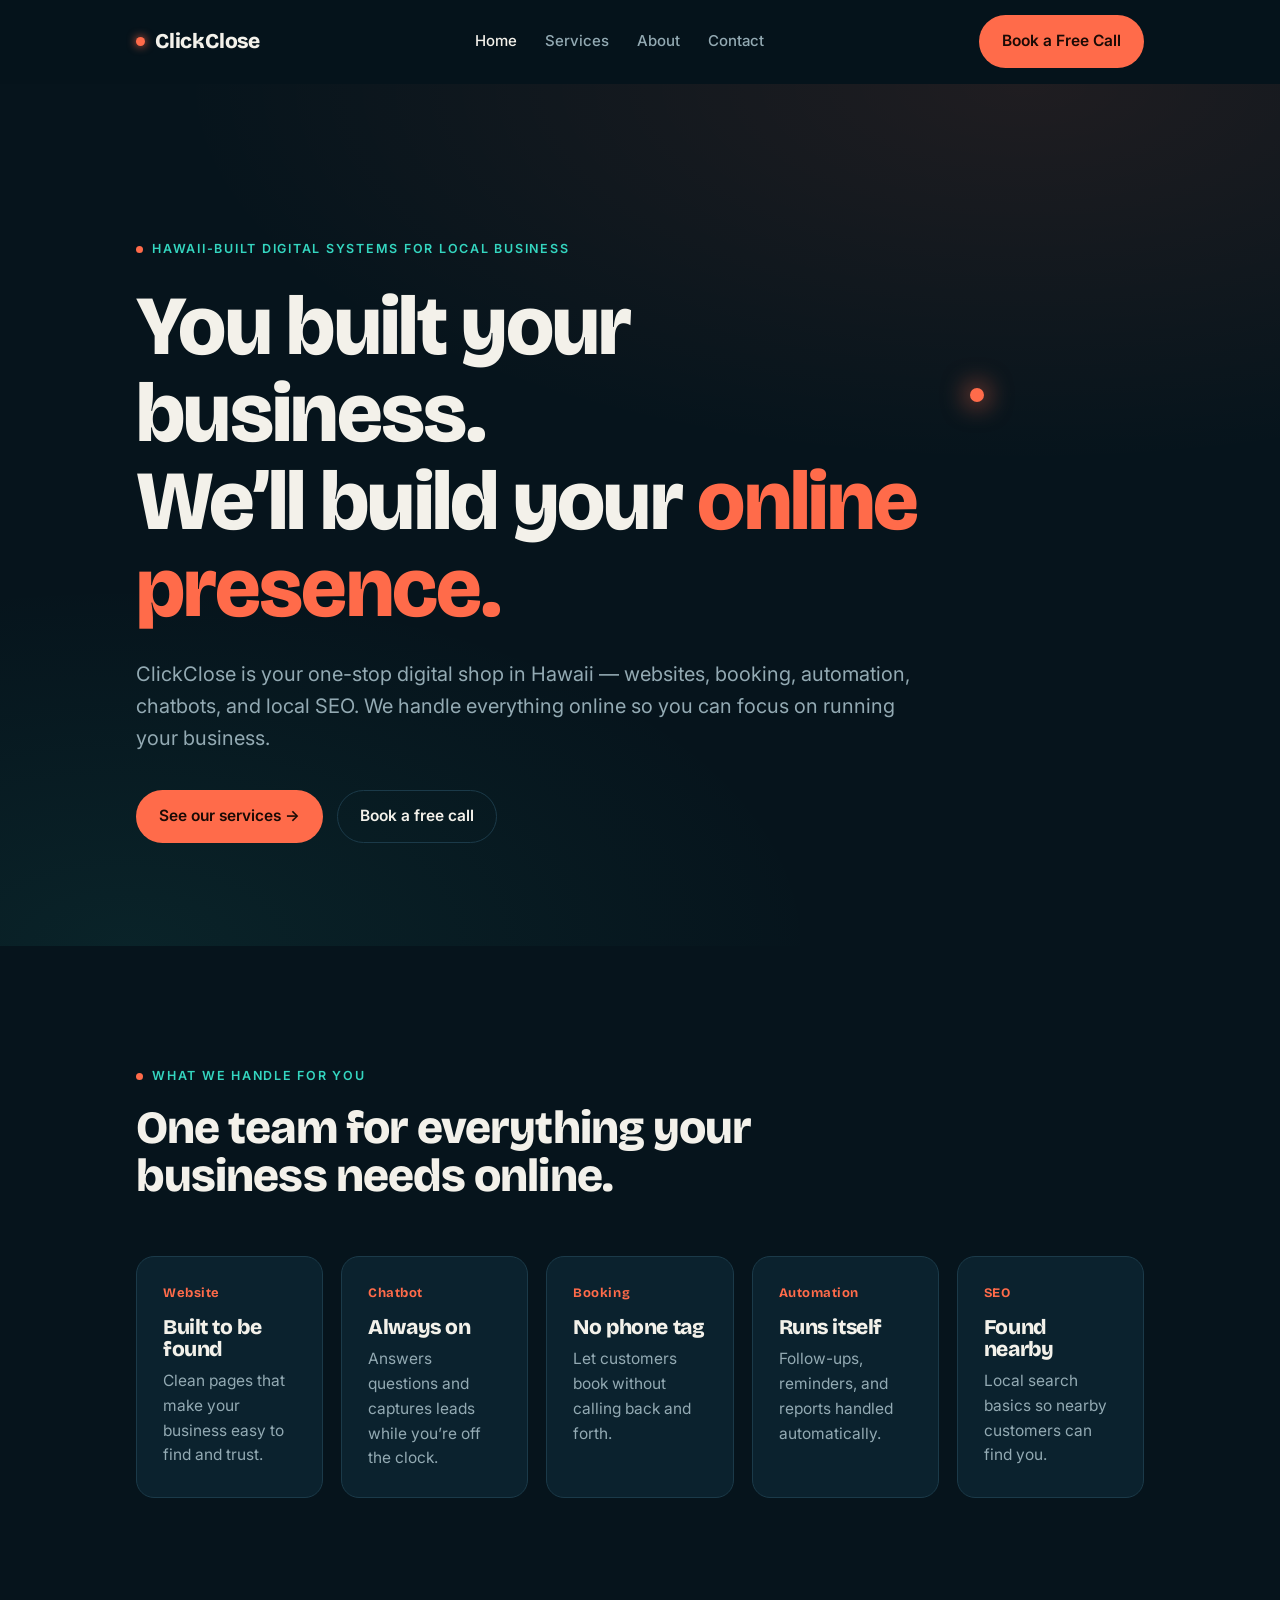
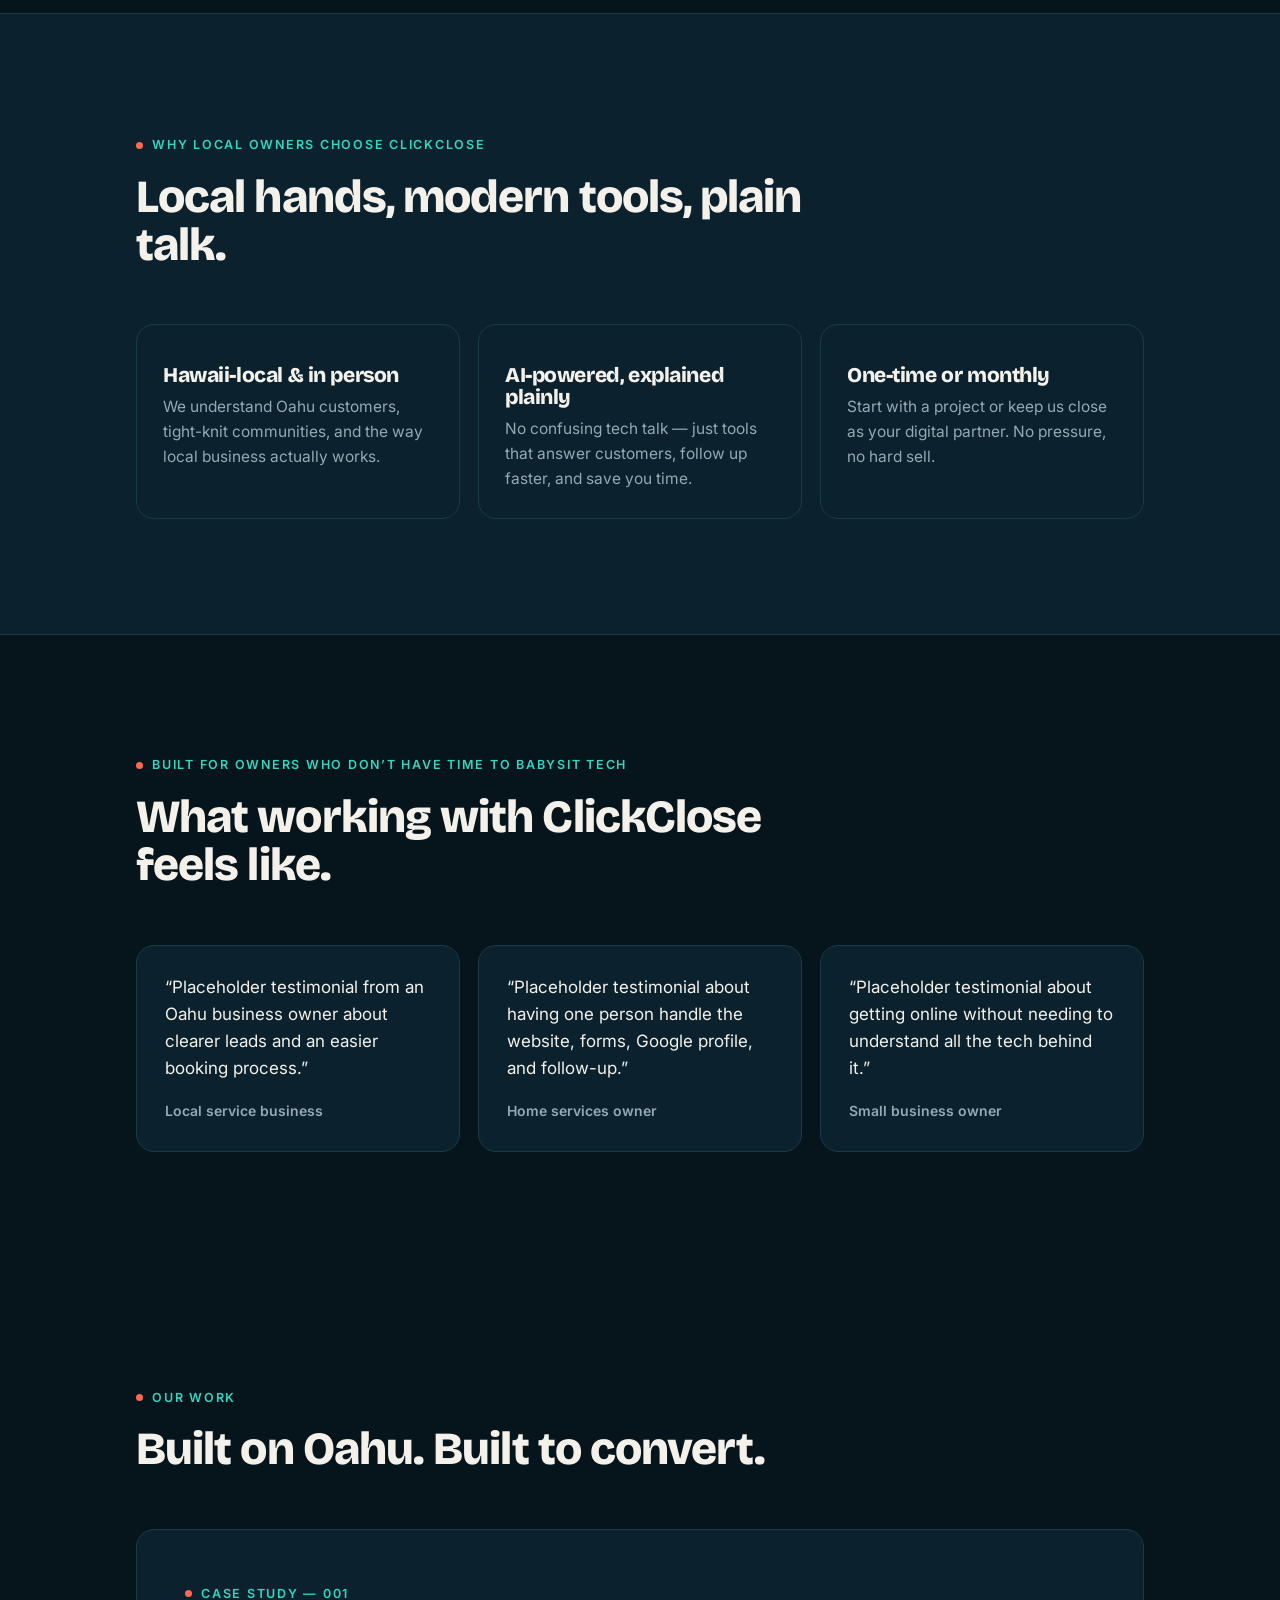
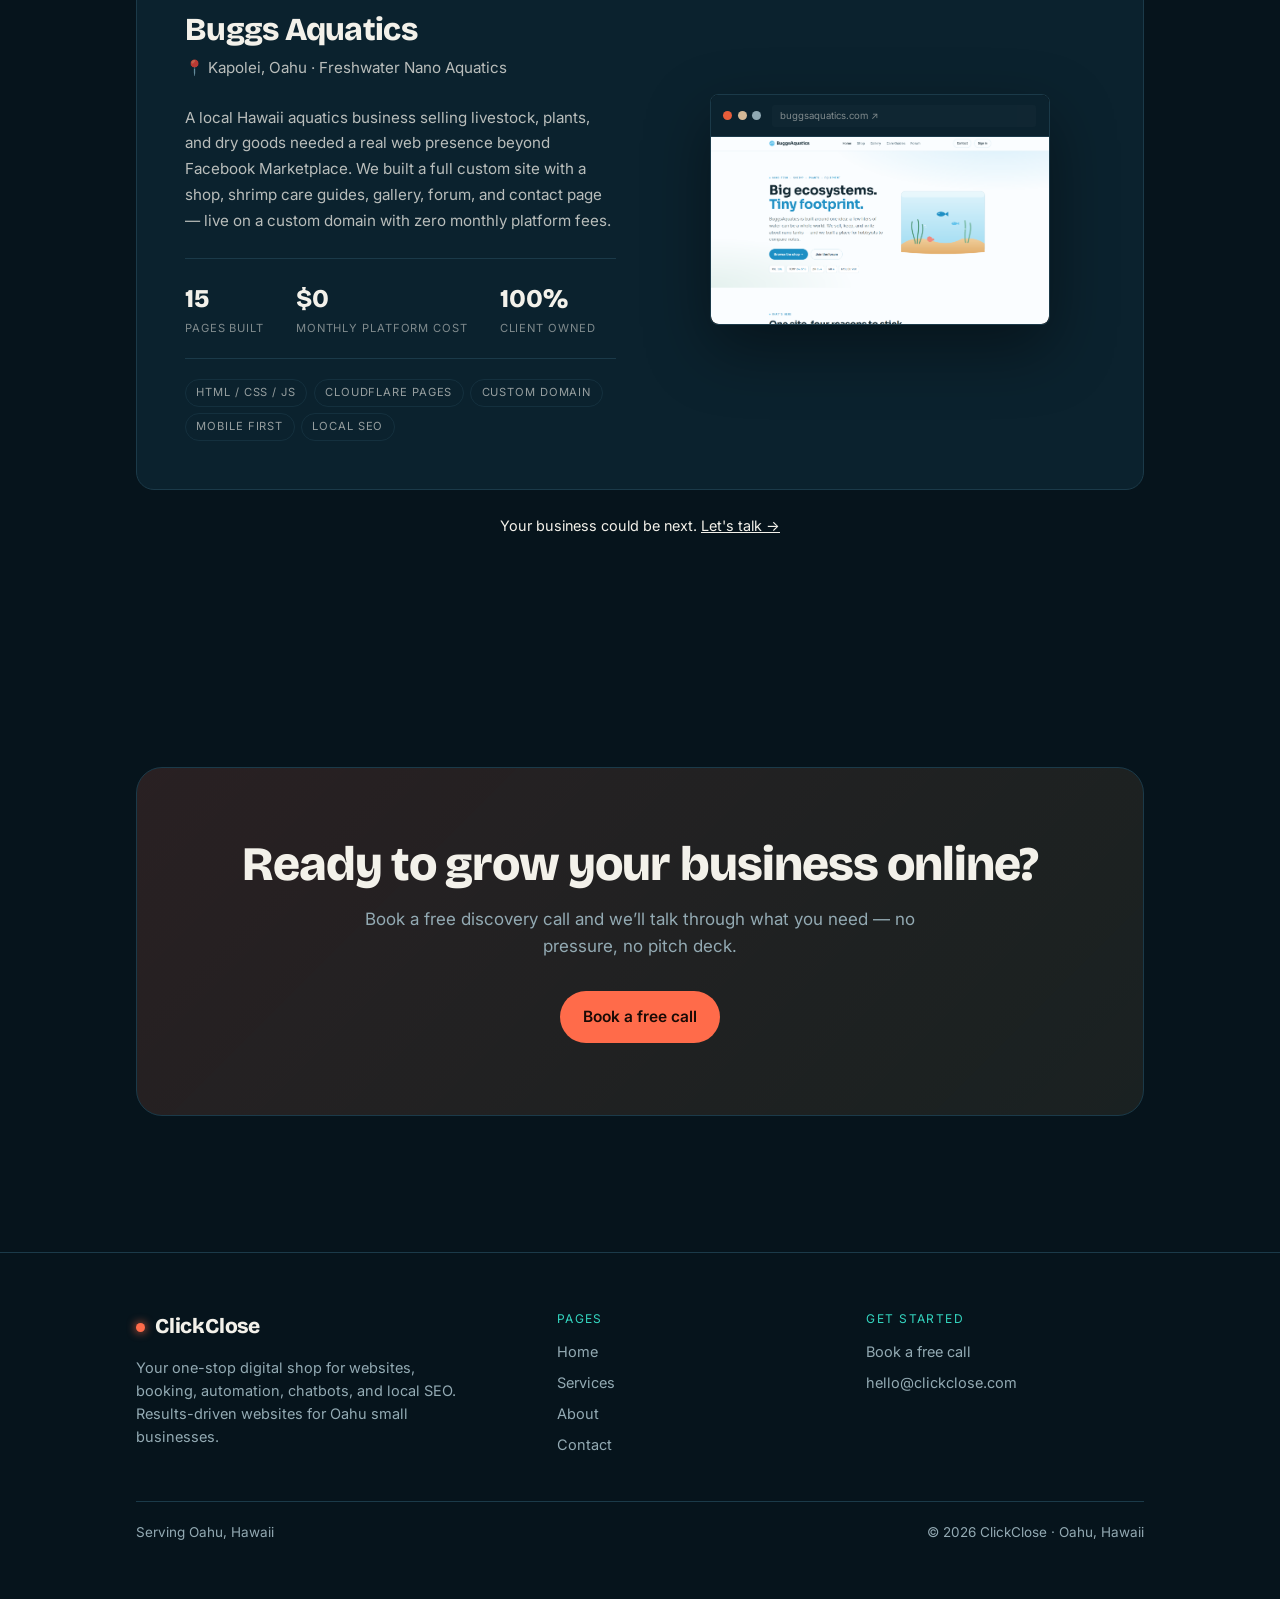
==== index.html @ 989a4681 "initial commit" ====
<!DOCTYPE html>
<html lang="en">
<head>
  <meta charset="utf-8" />
  <meta name="viewport" content="width=device-width, initial-scale=1" />
  <title>ClickClose — Hawaii Digital Agency</title>
  <meta name="description" content="ClickClose is a Hawaii-based digital agency helping local small businesses with websites, booking, automation, chatbots, and SEO — without the tech confusion." />
  <link rel="preconnect" href="https://fonts.googleapis.com">
  <link rel="preconnect" href="https://fonts.gstatic.com" crossorigin>
  <link href="https://fonts.googleapis.com/css2?family=Bricolage+Grotesque:opsz,wght@12..96,600;12..96,700;12..96,800&family=Inter:wght@400;500;600&display=swap" rel="stylesheet">
  <link rel="stylesheet" href="styles.css">
</head>
<body>

  <!-- ===== NAV (identical on every page — edit once, paste everywhere) ===== -->
  <nav class="nav" id="nav">
    <div class="nav-inner">
      <a class="brand" href="index.html"><span class="dot"></span>ClickClose</a>
      <div class="nav-links">
        <a href="index.html" aria-current="page">Home</a>
        <a href="services.html">Services</a>
        <a href="about.html">About</a>
        <a href="contact.html">Contact</a>
      </div>
      <div class="nav-cta">
        <a class="btn btn-primary" href="contact.html">Book a Free Call</a>
        <button class="nav-toggle" id="navToggle" aria-label="Open menu" aria-expanded="false">
          <svg width="26" height="26" viewBox="0 0 24 24" fill="none" stroke="currentColor" stroke-width="2"><line x1="3" y1="7" x2="21" y2="7"/><line x1="3" y1="12" x2="21" y2="12"/><line x1="3" y1="17" x2="21" y2="17"/></svg>
        </button>
      </div>
    </div>
    <div class="mobile-menu" id="mobileMenu">
      <a href="index.html">Home</a>
      <a href="services.html">Services</a>
      <a href="about.html">About</a>
      <a href="contact.html">Contact</a>
      <a class="btn btn-primary" href="contact.html">Book a Free Call</a>
    </div>
  </nav>

  <!-- ===== HERO ===== -->
  <header class="hero">
    <div class="signal" aria-hidden="true">
      <span class="ring"></span><span class="ring"></span><span class="ring"></span><span class="ring"></span>
      <span class="core"></span>
    </div>
    <div class="wrap hero-inner">
      <span class="eyebrow">Hawaii-built digital systems for local business</span>
      <h1>You built your business.<br>We’ll build your <span class="glow">online presence.</span></h1>
      <p class="lead">ClickClose is your one-stop digital shop in Hawaii — websites, booking, automation, chatbots, and local SEO. We handle everything online so you can focus on running your business.</p>
      <div class="hero-cta">
        <a class="btn btn-primary" href="services.html">See our services →</a>
        <a class="btn btn-ghost" href="contact.html">Book a free call</a>
      </div>
    </div>
  </header>

  <!-- ===== WHAT WE HANDLE ===== -->
  <section class="section">
    <div class="wrap">
      <div class="section-head reveal">
        <span class="eyebrow">What we handle for you</span>
        <h2>One team for everything your business needs online.</h2>
      </div>
      <div class="grid grid-5">
        <div class="card reveal"><div class="num">Website</div><h3>Built to be found</h3><p>Clean pages that make your business easy to find and trust.</p></div>
        <div class="card reveal"><div class="num">Chatbot</div><h3>Always on</h3><p>Answers questions and captures leads while you’re off the clock.</p></div>
        <div class="card reveal"><div class="num">Booking</div><h3>No phone tag</h3><p>Let customers book without calling back and forth.</p></div>
        <div class="card reveal"><div class="num">Automation</div><h3>Runs itself</h3><p>Follow-ups, reminders, and reports handled automatically.</p></div>
        <div class="card reveal"><div class="num">SEO</div><h3>Found nearby</h3><p>Local search basics so nearby customers can find you.</p></div>
      </div>
    </div>
  </section>

  <!-- ===== WHY LOCAL OWNERS CHOOSE VHIRA ===== -->
  <section class="section" style="background:var(--ink-2);border-block:1px solid var(--line);">
    <div class="wrap">
      <div class="section-head reveal">
        <span class="eyebrow">Why local owners choose ClickClose</span>
        <h2>Local hands, modern tools, plain talk.</h2>
      </div>
      <div class="grid grid-3">
        <div class="card reveal"><h3>Hawaii-local & in person</h3><p>We understand Oahu customers, tight-knit communities, and the way local business actually works.</p></div>
        <div class="card reveal"><h3>AI-powered, explained plainly</h3><p>No confusing tech talk — just tools that answer customers, follow up faster, and save you time.</p></div>
        <div class="card reveal"><h3>One-time or monthly</h3><p>Start with a project or keep us close as your digital partner. No pressure, no hard sell.</p></div>
      </div>
    </div>
  </section>

  <!-- ===== TESTIMONIALS (replace placeholders with real ones) ===== -->
  <section class="section">
    <div class="wrap">
      <div class="section-head reveal">
        <span class="eyebrow">Built for owners who don’t have time to babysit tech</span>
        <h2>What working with ClickClose feels like.</h2>
      </div>
      <div class="grid grid-3">
        <div class="quote reveal"><p>“Placeholder testimonial from an Oahu business owner about clearer leads and an easier booking process.”</p><div class="who">Local service business</div></div>
        <div class="quote reveal"><p>“Placeholder testimonial about having one person handle the website, forms, Google profile, and follow-up.”</p><div class="who">Home services owner</div></div>
        <div class="quote reveal"><p>“Placeholder testimonial about getting online without needing to understand all the tech behind it.”</p><div class="who">Small business owner</div></div>
      </div>
    </div>
  </section>

  <!-- ===== PORTFOLIO ===== -->
  <section class="section" id="work">
    <div class="wrap">
      <div class="section-head reveal">
        <span class="eyebrow">Our Work</span>
        <h2>Built on Oahu. Built to convert.</h2>
      </div>
      <div class="portfolio-card reveal">
        <div class="portfolio-meta">
          <span class="eyebrow">Case Study — 001</span>
          <h3>Buggs Aquatics</h3>
          <p class="portfolio-location">📍 Kapolei, Oahu · Freshwater Nano Aquatics</p>
          <p>A local Hawaii aquatics business selling livestock, plants, and dry goods needed a real web presence beyond Facebook Marketplace. We built a full custom site with a shop, shrimp care guides, gallery, forum, and contact page — live on a custom domain with zero monthly platform fees.</p>
          <div class="portfolio-stats">
            <div class="pstat"><strong>15</strong><span>Pages Built</span></div>
            <div class="pstat"><strong>$0</strong><span>Monthly Platform Cost</span></div>
            <div class="pstat"><strong>100%</strong><span>Client Owned</span></div>
          </div>
          <div class="portfolio-chips">
            <span>HTML / CSS / JS</span>
            <span>Cloudflare Pages</span>
            <span>Custom Domain</span>
            <span>Mobile First</span>
            <span>Local SEO</span>
          </div>
        </div>
        <div class="portfolio-preview">
          <a href="https://buggsaquatics.com" target="_blank" rel="noopener" class="portfolio-screenshot-link">
            <div class="mock-browser">
              <div class="mock-bar">
                <span class="mock-dot r"></span>
                <span class="mock-dot y"></span>
                <span class="mock-dot g"></span>
                <span class="mock-url-bar">buggsaquatics.com ↗</span>
              </div>
              <img src="buggsaquatics-preview.png" alt="Buggs Aquatics website screenshot" style="width:100%;display:block;border-radius:0 0 8px 8px;" />
            </div>
          </a>
        </div>
      </div>
      <p class="portfolio-next reveal">Your business could be next. <a href="contact.html">Let's talk →</a></p>
    </div>
  </section>

  <style>
    .portfolio-card {
      display: grid;
      grid-template-columns: 1fr 1fr;
      gap: 3rem;
      background: var(--ink-2);
      border: 1px solid var(--line);
      border-radius: var(--radius);
      padding: 3rem;
      align-items: center;
      margin-bottom: 1.5rem;
    }
    .portfolio-meta h3 {
      font-family: 'Bricolage Grotesque', sans-serif;
      font-size: 2rem;
      font-weight: 800;
      margin: 0.5rem 0;
    }
    .portfolio-location {
      font-size: 0.82rem;
      opacity: 0.5;
      margin-bottom: 1rem;
    }
    .portfolio-meta p { font-size: 0.95rem; line-height: 1.7; opacity: 0.75; margin-bottom: 1.5rem; }
    .portfolio-stats {
      display: flex;
      gap: 2rem;
      padding: 1.25rem 0;
      border-top: 1px solid var(--line);
      border-bottom: 1px solid var(--line);
      margin-bottom: 1.25rem;
    }
    .pstat { display: flex; flex-direction: column; }
    .pstat strong { font-family: 'Bricolage Grotesque', sans-serif; font-size: 1.6rem; font-weight: 800; }
    .pstat span { font-size: 0.7rem; text-transform: uppercase; letter-spacing: 0.08em; opacity: 0.5; }
    .portfolio-chips { display: flex; flex-wrap: wrap; gap: 0.4rem; }
    .portfolio-chips span {
      font-size: 0.7rem;
      letter-spacing: 0.08em;
      text-transform: uppercase;
      padding: 0.25rem 0.65rem;
      border: 1px solid var(--line);
      border-radius: 999px;
      opacity: 0.6;
    }
    .portfolio-preview {
      display: flex;
      align-items: center;
      justify-content: center;
    }
    .mock-browser {
      background: var(--ink-1, #0d0d0d);
      border: 1px solid var(--line);
      border-radius: 8px;
      overflow: hidden;
      width: 100%;
      max-width: 340px;
      box-shadow: 0 24px 64px rgba(0,0,0,0.4);
    }
    .mock-bar {
      background: var(--ink-2);
      padding: 0.6rem 0.8rem;
      display: flex;
      align-items: center;
      gap: 0.35rem;
      border-bottom: 1px solid var(--line);
    }
    .mock-dot { width: 9px; height: 9px; border-radius: 50%; display: inline-block; }
    .mock-dot.r { background: #e85d3a; }
    .mock-dot.y { background: #d4b896; }
    .mock-dot.g { background: #8fa8b2; }
    .mock-url-bar {
      flex: 1;
      font-size: 0.6rem;
      background: rgba(255,255,255,0.04);
      border-radius: 3px;
      padding: 0.2rem 0.5rem;
      opacity: 0.5;
      margin-left: 0.3rem;
    }
    .mock-body { padding: 1rem; }
    .mock-hero-img {
      background: linear-gradient(135deg, #1a3a4a, #0d2233);
      height: 80px;
      border-radius: 4px;
      display: flex;
      align-items: center;
      justify-content: center;
      font-family: 'Bricolage Grotesque', sans-serif;
      font-weight: 800;
      font-size: 0.9rem;
      color: #d4b896;
      margin-bottom: 0.8rem;
    }
    .mock-line { height: 8px; background: rgba(255,255,255,0.07); border-radius: 2px; margin-bottom: 0.4rem; }
    .mock-line.short { width: 55%; }
    .mock-line.accent { width: 35%; background: rgba(var(--accent-rgb, 255,255,255),0.2); }
    .mock-grid { display: grid; grid-template-columns: repeat(3,1fr); gap: 0.4rem; margin-top: 0.8rem; }
    .mock-block { height: 40px; background: rgba(255,255,255,0.05); border-radius: 3px; }
    .portfolio-next { text-align: center; opacity: 0.55; font-size: 0.9rem; }
    .portfolio-next a { color: inherit; text-decoration: underline; }
    @media (max-width: 768px) {
      .portfolio-card { grid-template-columns: 1fr; padding: 1.75rem; }
      .portfolio-preview { display: none; }
    }
  </style>

  <!-- ===== CTA BAND ===== -->
  <section class="section">
    <div class="wrap">
      <div class="cta-band reveal">
        <h2>Ready to grow your business online?</h2>
        <p>Book a free discovery call and we’ll talk through what you need — no pressure, no pitch deck.</p>
        <a class="btn btn-primary" href="contact.html">Book a free call</a>
      </div>
    </div>
  </section>

  <!-- ===== FOOTER (identical on every page) ===== -->
  <footer class="footer">
    <div class="wrap">
      <div class="footer-grid">
        <div>
          <h4><span class="brand"><span class="dot"></span>ClickClose</span></h4>
          <p>Your one-stop digital shop for websites, booking, automation, chatbots, and local SEO. Results-driven websites for Oahu small businesses.</p>
        </div>
        <div>
          <div class="col-label">Pages</div>
          <a href="index.html">Home</a>
          <a href="services.html">Services</a>
          <a href="about.html">About</a>
          <a href="contact.html">Contact</a>
        </div>
        <div>
          <div class="col-label">Get started</div>
          <a href="contact.html">Book a free call</a>
          <a href="mailto:hello@clickclose.com">hello@clickclose.com</a>
        </div>
      </div>
      <div class="footer-bottom">
        <span>Serving Oahu, Hawaii</span>
        <span>© 2026 ClickClose · Oahu, Hawaii</span>
      </div>
    </div>
  </footer>

  <script>
    // nav border on scroll
    const nav = document.getElementById('nav');
    addEventListener('scroll', () => nav.classList.toggle('scrolled', scrollY > 10));
    // mobile menu
    const t = document.getElementById('navToggle'), m = document.getElementById('mobileMenu');
    t.addEventListener('click', () => {
      const open = m.classList.toggle('open');
      t.setAttribute('aria-expanded', open);
    });
    // scroll reveal
    const io = new IntersectionObserver((es) => es.forEach(e => { if (e.isIntersecting) { e.target.classList.add('in'); io.unobserve(e.target); } }), { threshold: 0.12 });
    document.querySelectorAll('.reveal').forEach(el => io.observe(el));
  </script>
</body>
</html>
---- styles.css ----
/* ============================================================
   VHIRA — shared stylesheet
   "viral" + "hi" (Hawaii). A Hawaii digital agency.
   Edit colors, fonts, and spacing here once; every page updates.
   ============================================================ */

/* ---- 1. Design tokens ------------------------------------- */
:root {
  /* Brand palette: deep ocean night + sunset coral */
  --ink:    #06141C;   /* page background (deep ocean) */
  --ink-2:  #0B222E;   /* raised panels */
  --ink-3:  #103040;   /* card surface */
  --line:   #1B3A49;   /* hairline borders */

  --coral:  #FF6B4A;   /* primary accent — the "viral" energy */
  --gold:   #FFC15E;   /* warm secondary */
  --teal:   #34D6C0;   /* signal aqua */

  --cloud:  #F3F1EA;   /* primary text */
  --mist:   #93AAB3;   /* muted text */

  /* Type */
  --display: "Bricolage Grotesque", "Inter", system-ui, sans-serif;
  --body:    "Inter", system-ui, -apple-system, sans-serif;

  /* Layout */
  --maxw: 1120px;
  --pad: clamp(20px, 5vw, 56px);
  --radius: 18px;
}

/* ---- 2. Reset + base -------------------------------------- */
* { box-sizing: border-box; }
html { scroll-behavior: smooth; -webkit-text-size-adjust: 100%; }
body {
  margin: 0;
  background: var(--ink);
  color: var(--cloud);
  font-family: var(--body);
  font-size: 17px;
  line-height: 1.6;
  -webkit-font-smoothing: antialiased;
  overflow-x: hidden;
}
img { max-width: 100%; display: block; }
a { color: inherit; text-decoration: none; }

h1, h2, h3 {
  font-family: var(--display);
  font-weight: 800;
  line-height: 1.04;
  letter-spacing: -0.02em;
  margin: 0;
}
p { margin: 0; }

/* ---- 3. Layout helpers ------------------------------------ */
.wrap { max-width: var(--maxw); margin: 0 auto; padding-inline: var(--pad); }
.section { padding-block: clamp(64px, 9vw, 130px); }
.eyebrow {
  display: inline-flex; align-items: center; gap: 9px;
  font-family: var(--body);
  font-size: 12.5px; font-weight: 600;
  letter-spacing: 0.14em; text-transform: uppercase;
  color: var(--teal);
}
.eyebrow::before {
  content: ""; width: 7px; height: 7px; border-radius: 50%;
  background: var(--coral);
  box-shadow: 0 0 0 0 rgba(255,107,74,.55);
  animation: pulse 2.4s infinite;
}
@keyframes pulse {
  0%   { box-shadow: 0 0 0 0 rgba(255,107,74,.55); }
  70%  { box-shadow: 0 0 0 9px rgba(255,107,74,0); }
  100% { box-shadow: 0 0 0 0 rgba(255,107,74,0); }
}
.lead { color: var(--mist); font-size: clamp(17px, 2vw, 20px); max-width: 60ch; }
.section-head { max-width: 720px; margin-bottom: clamp(36px, 5vw, 56px); }
.section-head h2 { font-size: clamp(28px, 4.4vw, 46px); margin: 16px 0 0; }

/* ---- 4. Buttons ------------------------------------------- */
.btn {
  display: inline-flex; align-items: center; gap: 9px;
  font-family: var(--body); font-weight: 600; font-size: 15.5px;
  padding: 13px 22px; border-radius: 999px;
  border: 1px solid transparent;
  transition: transform .18s ease, background .18s ease, border-color .18s ease;
  cursor: pointer;
}
.btn:hover { transform: translateY(-2px); }
.btn-primary { background: var(--coral); color: #1a0a05; }
.btn-primary:hover { background: #ff7d5f; }
.btn-ghost { background: transparent; color: var(--cloud); border-color: var(--line); }
.btn-ghost:hover { border-color: var(--teal); }

/* ---- 5. Navigation ---------------------------------------- */
.nav {
  position: sticky; top: 0; z-index: 50;
  background: rgba(6,20,28,.72);
  backdrop-filter: blur(14px);
  border-bottom: 1px solid transparent;
  transition: border-color .3s ease, background .3s ease;
}
.nav.scrolled { border-bottom-color: var(--line); }
.nav-inner {
  max-width: var(--maxw); margin: 0 auto; padding: 15px var(--pad);
  display: flex; align-items: center; justify-content: space-between; gap: 20px;
}
.brand { display: inline-flex; align-items: center; gap: 10px; font-family: var(--display); font-weight: 800; font-size: 21px; letter-spacing: -0.01em; }
.brand .dot {
  width: 9px; height: 9px; border-radius: 50%;
  background: var(--coral);
  box-shadow: 0 0 10px var(--coral);
}
.nav-links { display: flex; align-items: center; gap: 28px; }
.nav-links a { color: var(--mist); font-size: 15px; font-weight: 500; transition: color .15s; }
.nav-links a:hover, .nav-links a[aria-current="page"] { color: var(--cloud); }
.nav-cta { display: inline-flex; align-items: center; gap: 18px; }

.nav-toggle {
  display: none; background: none; border: 0; cursor: pointer; padding: 6px;
  color: var(--cloud);
}
.mobile-menu { display: none; }

/* ---- 6. Hero + signal ripple (the signature) -------------- */
.hero { position: relative; overflow: hidden; }
.hero-inner { position: relative; z-index: 2; padding-block: clamp(72px, 12vw, 150px) clamp(56px, 8vw, 110px); }
.hero h1 {
  font-size: clamp(40px, 7.4vw, 84px);
  max-width: 16ch; margin: 22px 0 0;
}
.hero h1 .glow { color: var(--coral); }
.hero .lead { margin-top: 26px; }
.hero-cta { display: flex; flex-wrap: wrap; gap: 14px; margin-top: 36px; }

/* radiating signal rings — local source, wide reach */
.signal {
  position: absolute; top: -8%; right: -6%;
  width: min(760px, 86vw); aspect-ratio: 1; z-index: 1;
  pointer-events: none;
}
.signal .ring {
  position: absolute; inset: 0; margin: auto;
  width: 18%; aspect-ratio: 1; border-radius: 50%;
  border: 1.5px solid var(--coral);
  opacity: 0;
  animation: ripple 6s linear infinite;
}
.signal .ring:nth-child(2) { animation-delay: 1.5s; border-color: var(--gold); }
.signal .ring:nth-child(3) { animation-delay: 3s;   border-color: var(--teal); }
.signal .ring:nth-child(4) { animation-delay: 4.5s; border-color: var(--coral); }
.signal .core {
  position: absolute; inset: 0; margin: auto;
  width: 14px; height: 14px; border-radius: 50%;
  background: var(--coral); box-shadow: 0 0 24px 4px rgba(255,107,74,.6);
}
@keyframes ripple {
  0%   { transform: scale(.2); opacity: 0; }
  12%  { opacity: .8; }
  100% { transform: scale(5.4); opacity: 0; }
}
.hero::after { /* soft ocean glow */
  content: ""; position: absolute; inset: 0; z-index: 0;
  background: radial-gradient(120% 80% at 80% 0%, rgba(255,107,74,.10), transparent 55%),
              radial-gradient(90% 70% at 10% 100%, rgba(52,214,192,.08), transparent 60%);
}

/* ---- 7. Service / feature grids --------------------------- */
.grid { display: grid; gap: 18px; }
.grid-5 { grid-template-columns: repeat(5, 1fr); }
.grid-3 { grid-template-columns: repeat(3, 1fr); }
.grid-2 { grid-template-columns: repeat(2, 1fr); }

.card {
  background: var(--ink-2); border: 1px solid var(--line);
  border-radius: var(--radius); padding: 26px;
  transition: transform .2s ease, border-color .2s ease;
}
.card:hover { transform: translateY(-4px); border-color: #2a5060; }
.card .num {
  font-family: var(--display); font-size: 13px; font-weight: 700;
  color: var(--coral); letter-spacing: .04em;
}
.card h3 { font-size: 21px; margin: 14px 0 8px; }
.card p { color: var(--mist); font-size: 15.5px; }

/* feature row with icon-ish marker */
.feature h3 { display: flex; align-items: baseline; gap: 10px; }

/* ---- 8. Pricing ------------------------------------------- */
.tiers { display: grid; grid-template-columns: repeat(3,1fr); gap: 18px; align-items: start; }
.tier {
  position: relative; background: var(--ink-2); border: 1px solid var(--line);
  border-radius: var(--radius); padding: 30px 26px; display: flex; flex-direction: column;
}
.tier.featured { border-color: var(--coral); background: linear-gradient(180deg, rgba(255,107,74,.07), var(--ink-2)); }
.tier .badge {
  position: absolute; top: -12px; left: 26px;
  background: var(--coral); color: #1a0a05;
  font-size: 11.5px; font-weight: 700; letter-spacing: .06em; text-transform: uppercase;
  padding: 5px 12px; border-radius: 999px;
}
.tier h3 { font-size: 24px; }
.tier .price { color: var(--gold); font-family: var(--body); font-weight: 600; font-size: 15px; margin: 12px 0 18px; line-height: 1.5; }
.tier .desc { color: var(--mist); font-size: 15px; }
.tier .ai { color: var(--teal); font-size: 14px; margin-top: 14px; }
.tier .btn { margin-top: 24px; align-self: flex-start; }

/* one-time price list */
.pricelist { display: grid; grid-template-columns: repeat(2,1fr); gap: 0; border: 1px solid var(--line); border-radius: var(--radius); overflow: hidden; }
.pricerow {
  display: flex; align-items: center; justify-content: space-between; gap: 16px;
  padding: 20px 24px; border-bottom: 1px solid var(--line); background: var(--ink-2);
}
.pricelist .pricerow:nth-last-child(-n+2) { border-bottom: 0; }
.pricerow:nth-child(odd) { border-right: 1px solid var(--line); }
.pricerow .label { color: var(--cloud); font-size: 15.5px; }
.pricerow .amount { font-family: var(--display); font-weight: 700; color: var(--gold); white-space: nowrap; }

/* split compare (AI vs standard) */
.compare { display: grid; grid-template-columns: 1fr 1fr; gap: 18px; }
.compare .card.alt { background: linear-gradient(180deg, rgba(52,214,192,.07), var(--ink-2)); border-color: #1f4a52; }

/* ---- 9. Testimonials -------------------------------------- */
.quote { background: var(--ink-2); border: 1px solid var(--line); border-radius: var(--radius); padding: 28px; }
.quote p { font-size: 17px; color: var(--cloud); }
.quote .who { margin-top: 18px; color: var(--mist); font-size: 14px; font-weight: 600; }

/* ---- 10. CTA band + Footer -------------------------------- */
.cta-band {
  background: linear-gradient(135deg, rgba(255,107,74,.14), rgba(255,193,94,.08));
  border: 1px solid var(--line); border-radius: 26px;
  padding: clamp(40px, 6vw, 72px); text-align: center;
}
.cta-band h2 { font-size: clamp(28px, 4.5vw, 48px); }
.cta-band p { color: var(--mist); margin: 16px auto 0; max-width: 52ch; }
.cta-band .btn { margin-top: 30px; }

.footer { border-top: 1px solid var(--line); padding-block: 56px; margin-top: 20px; }
.footer-grid { display: grid; grid-template-columns: 1.4fr 1fr 1fr; gap: 32px; }
.footer h4 { font-family: var(--display); font-size: 20px; margin: 0 0 12px; }
.footer p { color: var(--mist); font-size: 14.5px; max-width: 38ch; }
.footer a { color: var(--mist); font-size: 14.5px; display: block; padding: 4px 0; }
.footer a:hover { color: var(--cloud); }
.footer .col-label { font-size: 12px; letter-spacing: .12em; text-transform: uppercase; color: var(--teal); margin-bottom: 8px; }
.footer-bottom { margin-top: 40px; padding-top: 20px; border-top: 1px solid var(--line); color: var(--mist); font-size: 13.5px; display: flex; justify-content: space-between; flex-wrap: wrap; gap: 8px; }

/* ---- 11. Forms (contact) ---------------------------------- */
.form { display: grid; gap: 16px; max-width: 560px; }
.field { display: grid; gap: 7px; }
.field label { font-size: 13.5px; font-weight: 600; color: var(--mist); }
.field input, .field textarea, .field select {
  background: var(--ink-2); border: 1px solid var(--line); border-radius: 12px;
  padding: 13px 15px; color: var(--cloud); font-family: var(--body); font-size: 15.5px;
}
.field textarea { min-height: 130px; resize: vertical; }
.field input:focus, .field textarea:focus, .field select:focus {
  outline: none; border-color: var(--teal); box-shadow: 0 0 0 3px rgba(52,214,192,.18);
}
.form-note { color: var(--mist); font-size: 13.5px; }

/* ---- 12. Scroll reveal ------------------------------------ */
.reveal { opacity: 0; transform: translateY(22px); transition: opacity .7s ease, transform .7s ease; }
.reveal.in { opacity: 1; transform: none; }

/* ---- 13. Responsive --------------------------------------- */
@media (max-width: 900px) {
  .grid-5 { grid-template-columns: repeat(2, 1fr); }
  .grid-3, .grid-2, .tiers, .compare, .footer-grid { grid-template-columns: 1fr; }
  .pricelist { grid-template-columns: 1fr; }
  .pricerow:nth-child(odd) { border-right: 0; }
  .pricerow { border-bottom: 1px solid var(--line) !important; }
  .nav-links, .nav-cta .btn { display: none; }
  .nav-toggle { display: inline-flex; }
  .mobile-menu.open {
    display: flex; flex-direction: column; gap: 4px;
    padding: 8px var(--pad) 20px; border-bottom: 1px solid var(--line);
    background: rgba(6,20,28,.96);
  }
  .mobile-menu a { padding: 12px 0; color: var(--cloud); font-size: 17px; border-bottom: 1px solid var(--line); }
  .mobile-menu .btn { margin-top: 14px; justify-content: center; }
}
@media (max-width: 520px) {
  .grid-5 { grid-template-columns: 1fr; }
}

/* ---- 14. Accessibility ------------------------------------ */
a:focus-visible, .btn:focus-visible, input:focus-visible, textarea:focus-visible, button:focus-visible {
  outline: 2px solid var(--teal); outline-offset: 3px;
}
@media (prefers-reduced-motion: reduce) {
  * { animation: none !important; transition: none !important; scroll-behavior: auto; }
  .reveal { opacity: 1; transform: none; }
  .signal .ring { opacity: .25; transform: scale(2.6); }
  .signal .ring:nth-child(3){ transform: scale(4); }
  .signal .ring:nth-child(4){ transform: scale(5); }
}
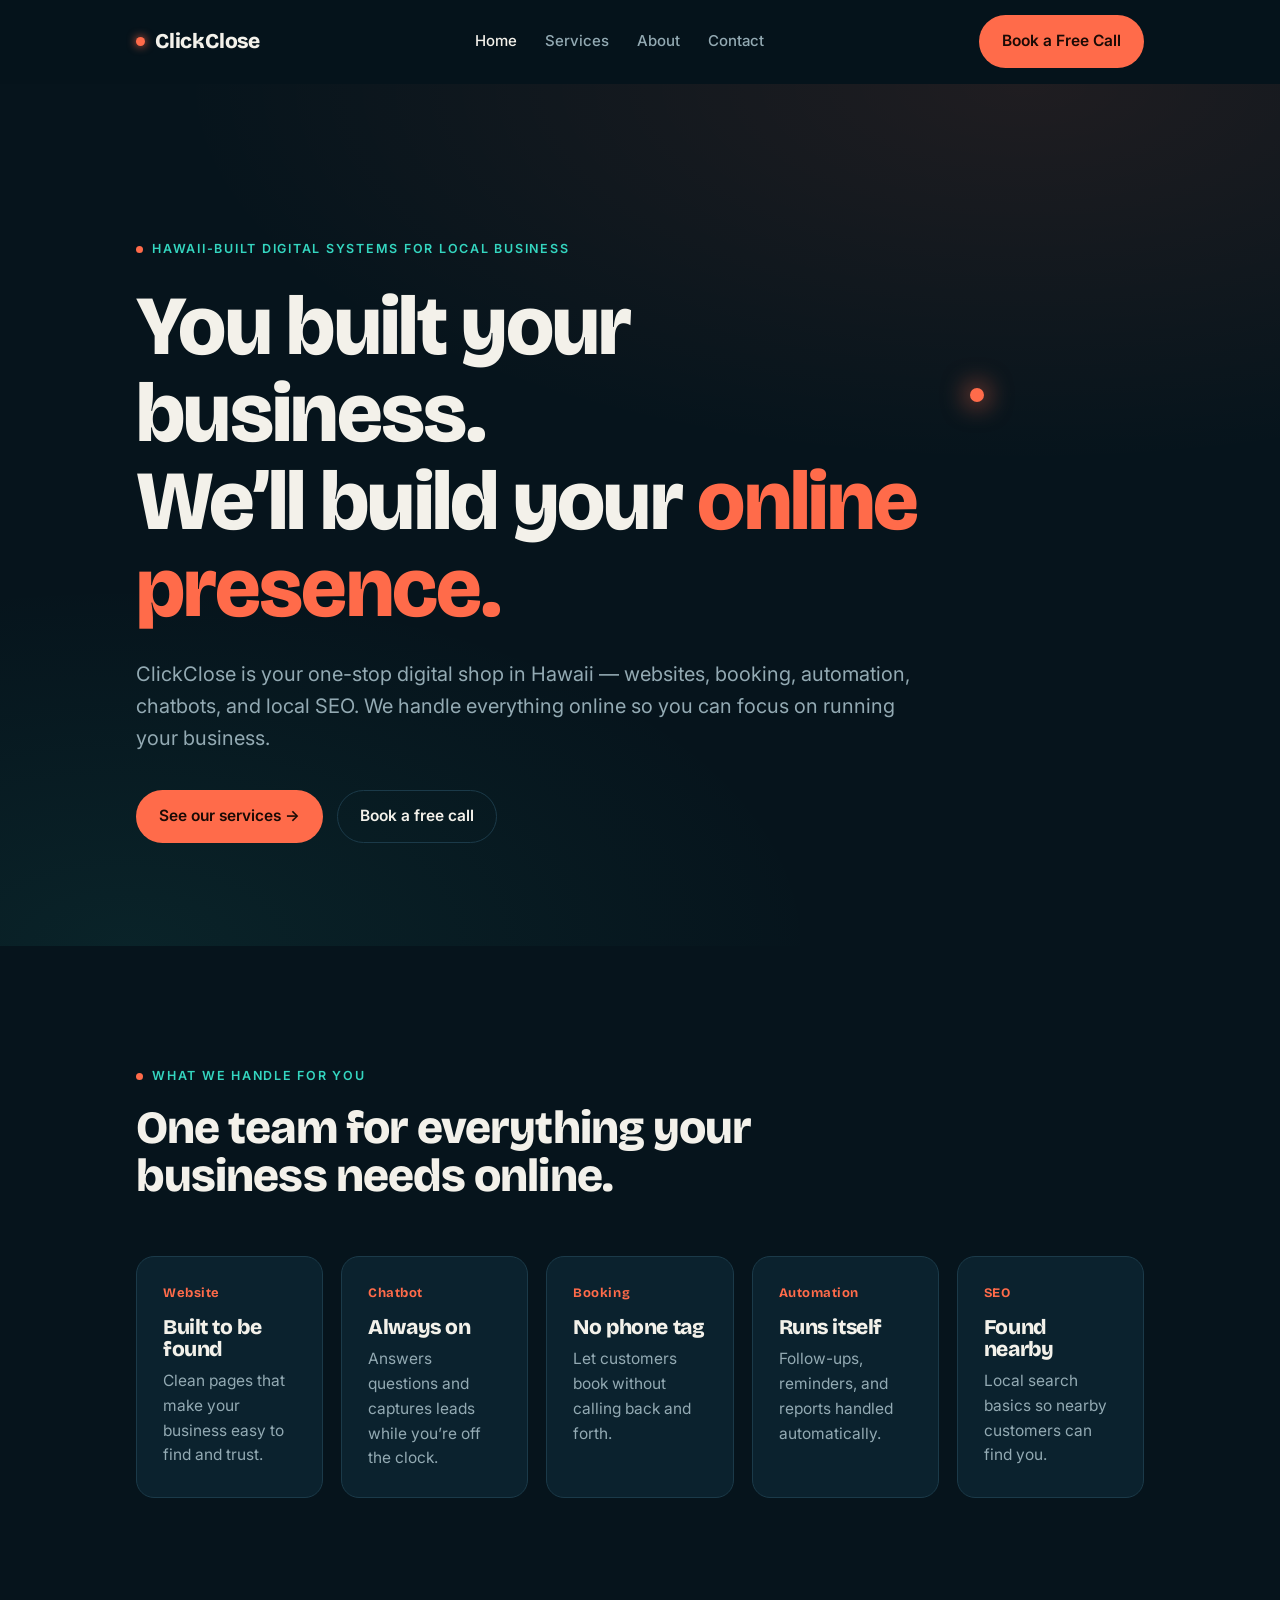
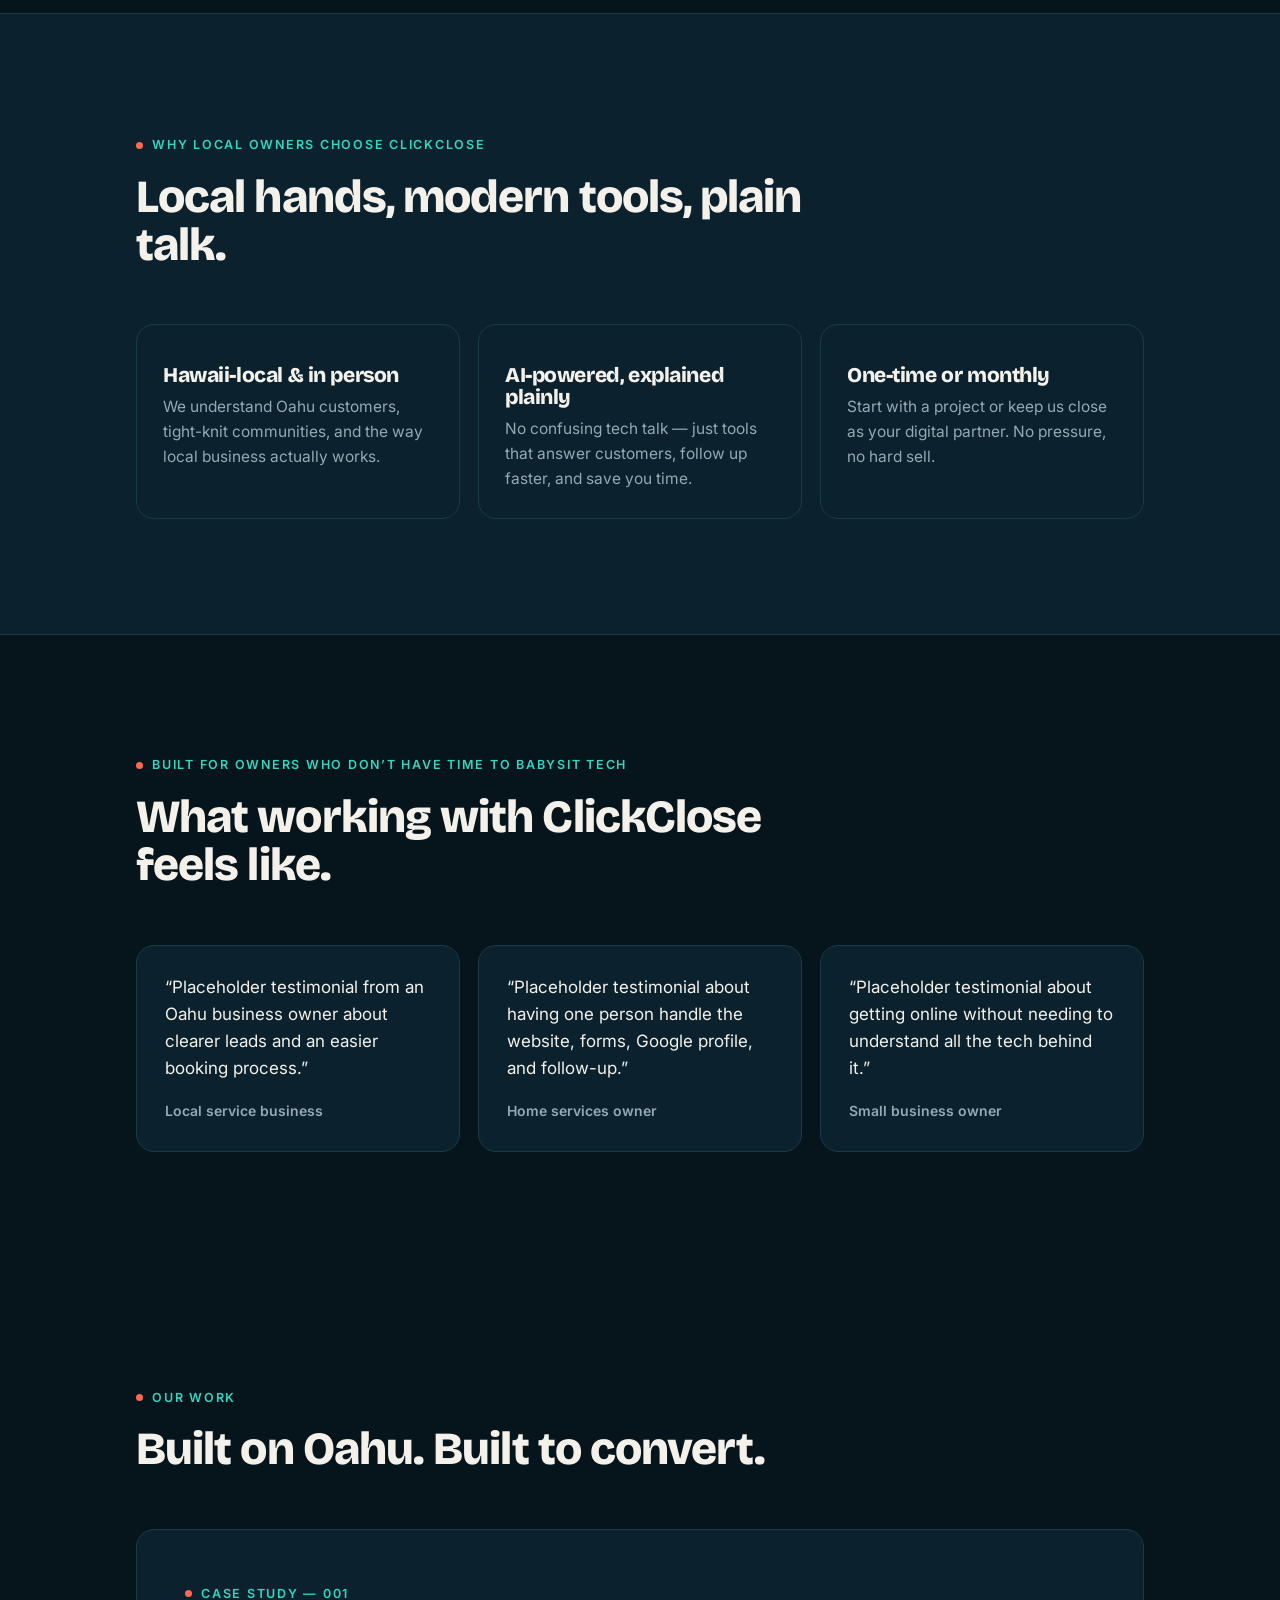
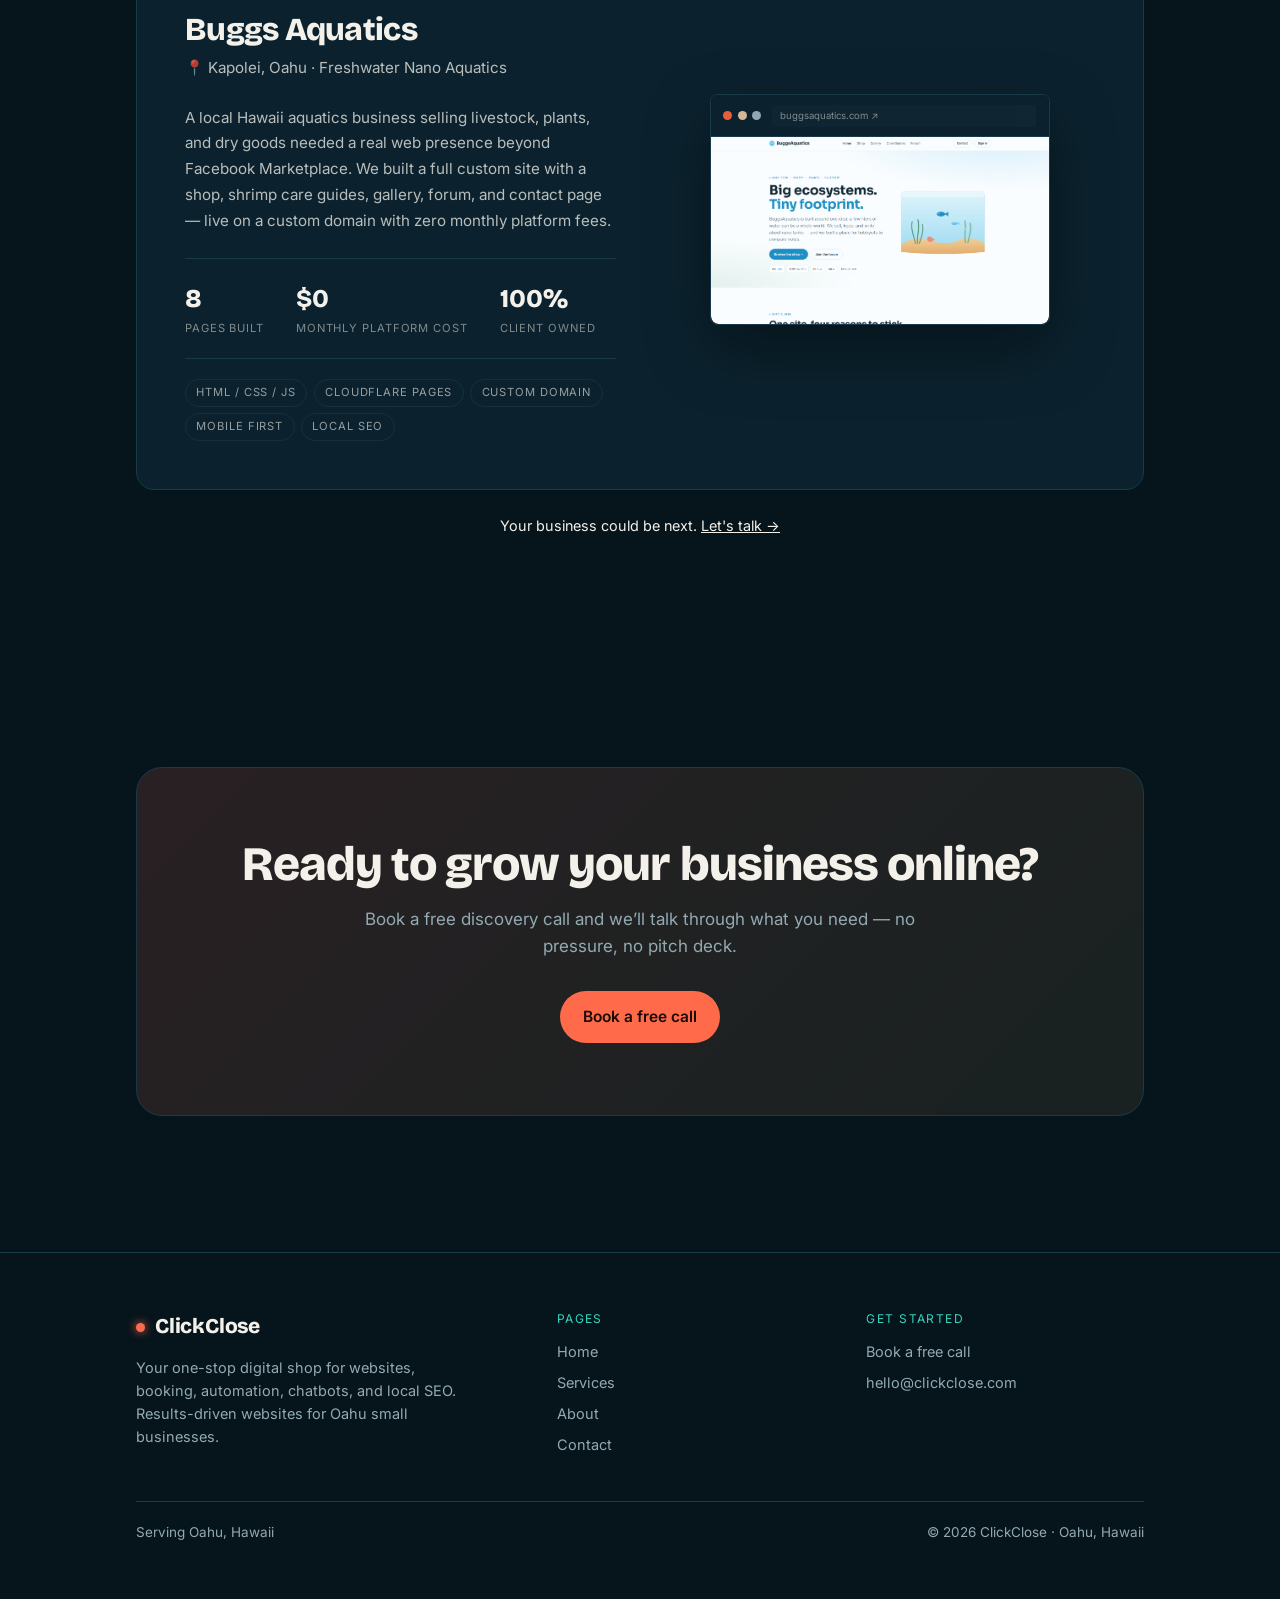
==== commit 569cb2b2: "fix portfolio stat" ====
--- a/index.html
+++ b/index.html
@@ -116,7 +116,7 @@
           <p class="portfolio-location">📍 Kapolei, Oahu · Freshwater Nano Aquatics</p>
           <p>A local Hawaii aquatics business selling livestock, plants, and dry goods needed a real web presence beyond Facebook Marketplace. We built a full custom site with a shop, shrimp care guides, gallery, forum, and contact page — live on a custom domain with zero monthly platform fees.</p>
           <div class="portfolio-stats">
-            <div class="pstat"><strong>15</strong><span>Pages Built</span></div>
+            <div class="pstat"><strong>8</strong><span>Pages Built</span></div>
             <div class="pstat"><strong>$0</strong><span>Monthly Platform Cost</span></div>
             <div class="pstat"><strong>100%</strong><span>Client Owned</span></div>
           </div>
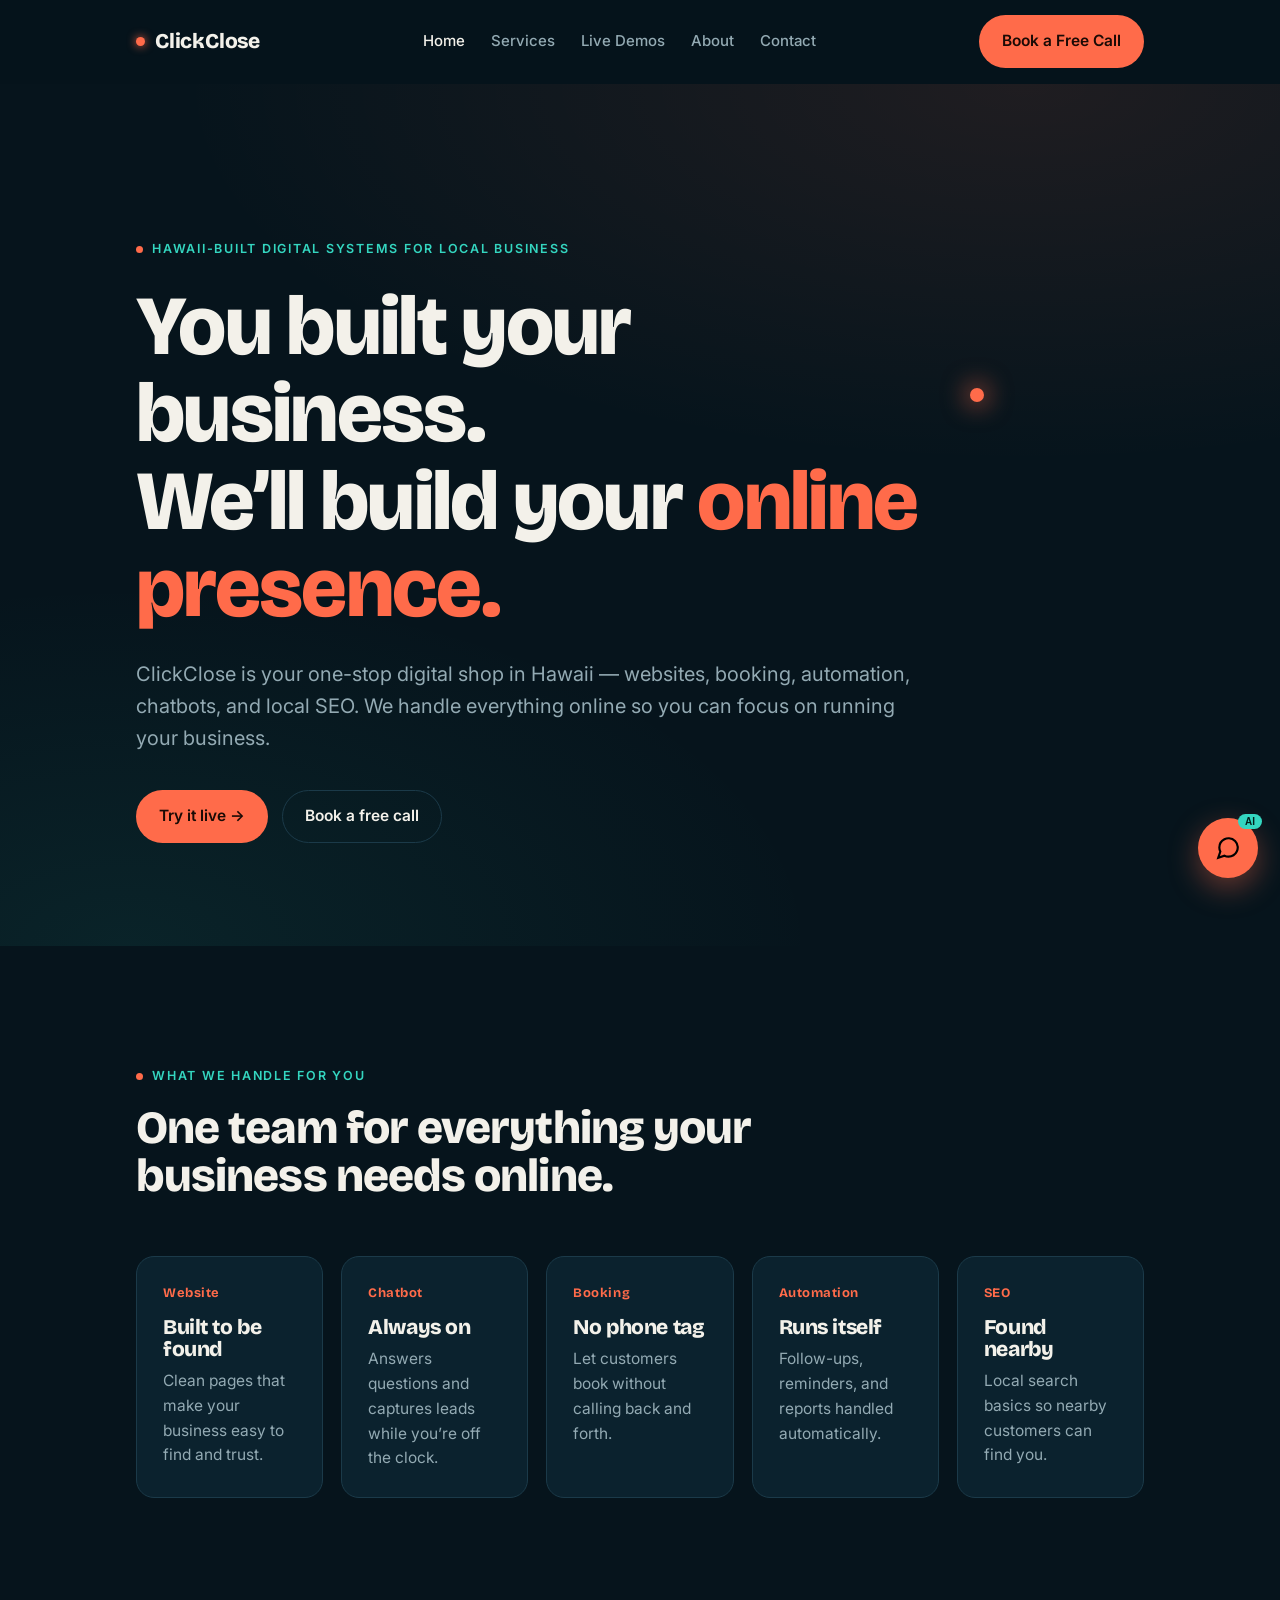
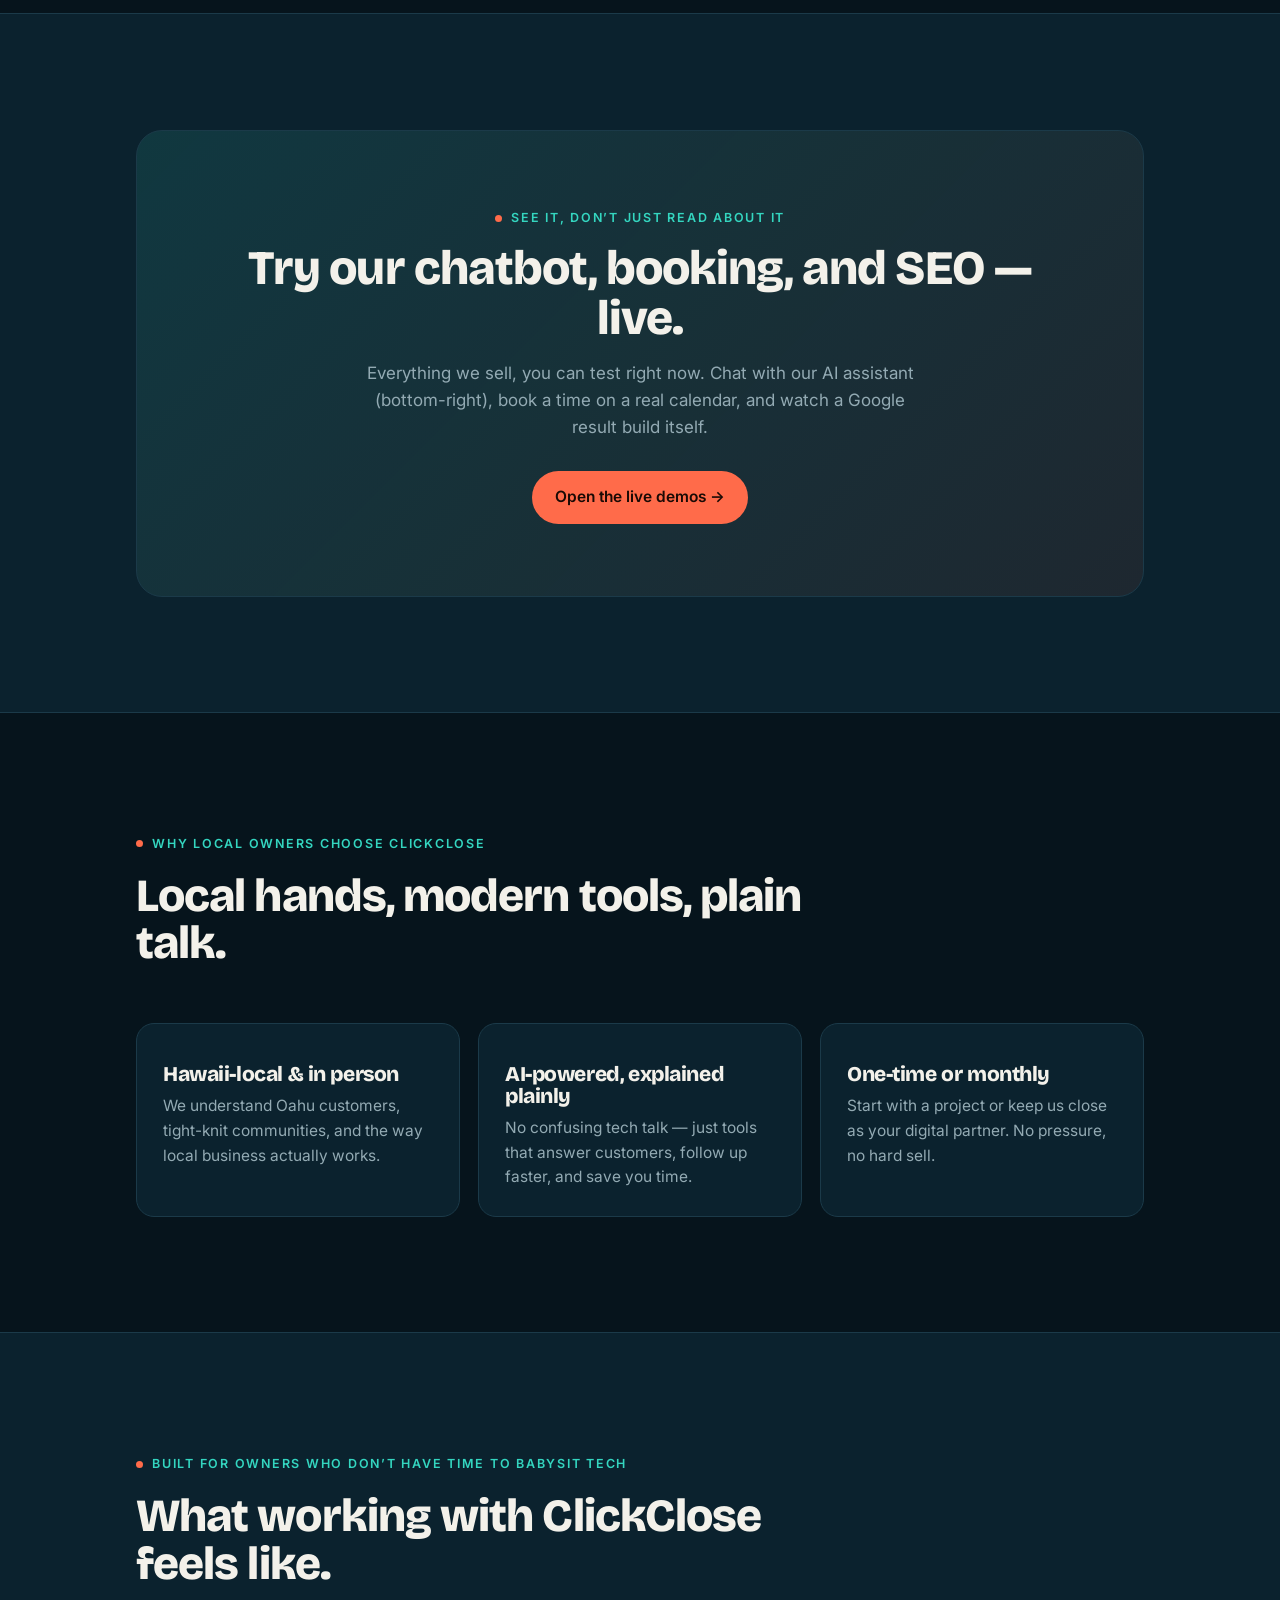
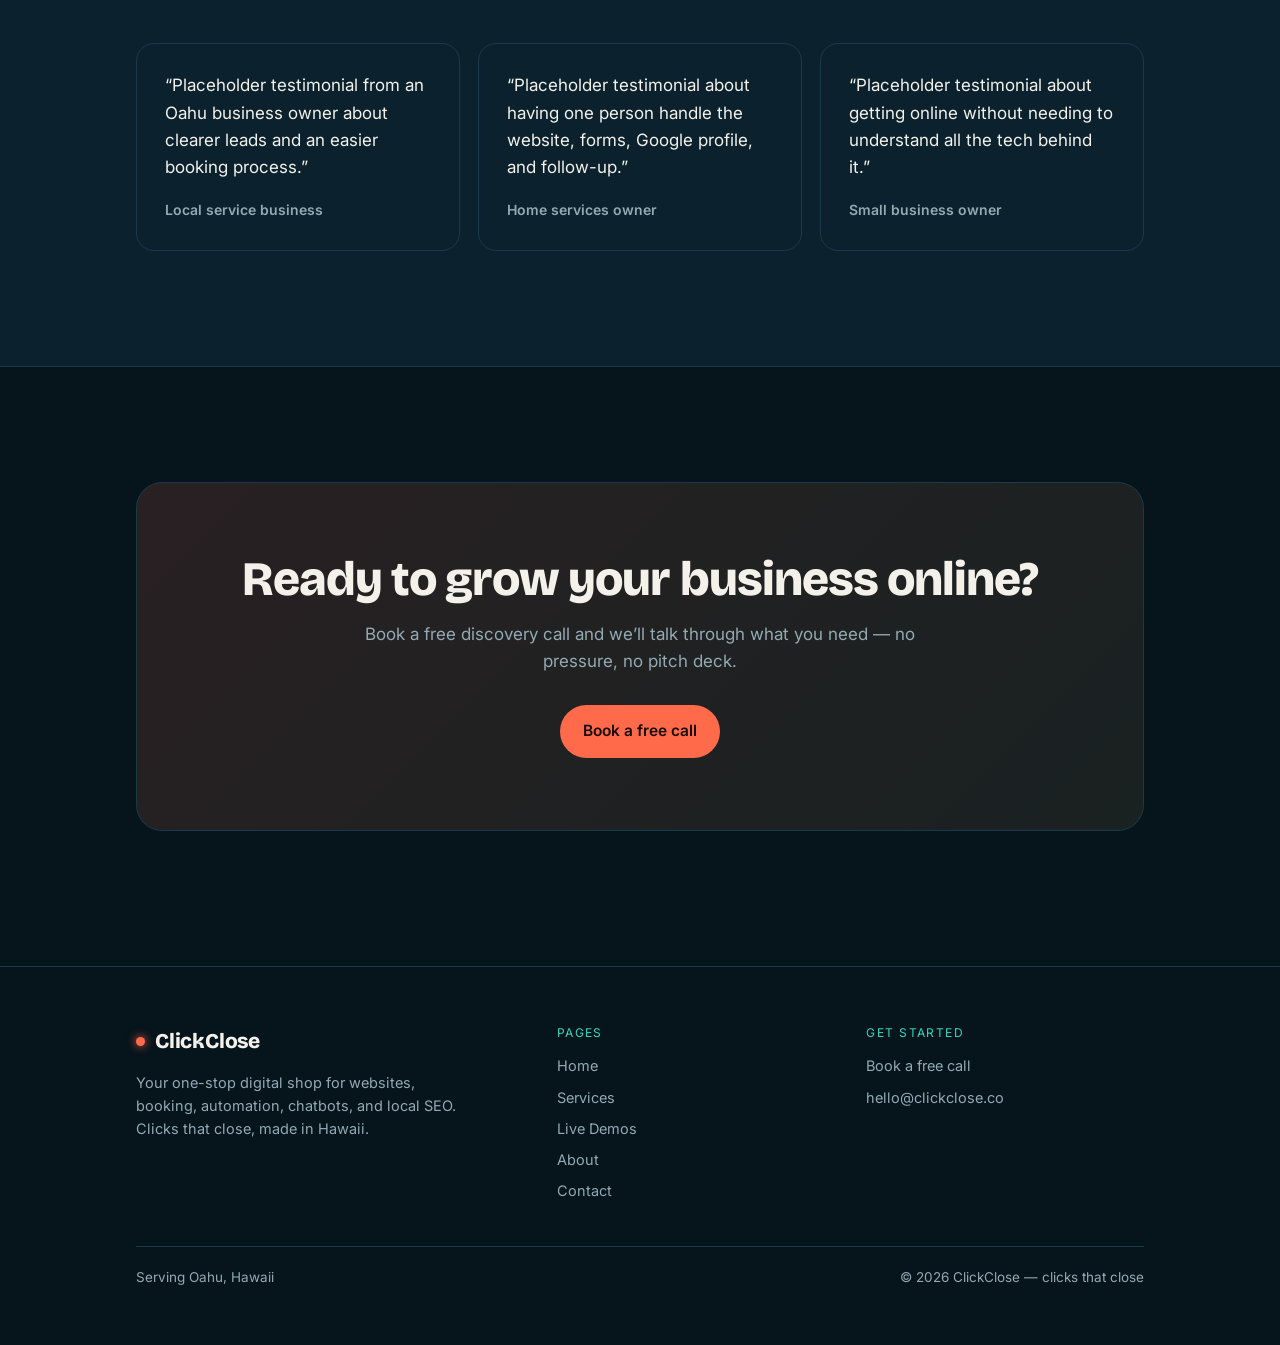
==== commit 852ad01f: "Add live demos (chatbot, booking, SEO) + ROI calculator" ====
--- a/index.html
+++ b/index.html
@@ -1,310 +1,436 @@
 <!DOCTYPE html>
 <html lang="en">
 <head>
-  <meta charset="utf-8" />
-  <meta name="viewport" content="width=device-width, initial-scale=1" />
-  <title>ClickClose — Hawaii Digital Agency</title>
-  <meta name="description" content="ClickClose is a Hawaii-based digital agency helping local small businesses with websites, booking, automation, chatbots, and SEO — without the tech confusion." />
-  <link rel="preconnect" href="https://fonts.googleapis.com">
-  <link rel="preconnect" href="https://fonts.gstatic.com" crossorigin>
-  <link href="https://fonts.googleapis.com/css2?family=Bricolage+Grotesque:opsz,wght@12..96,600;12..96,700;12..96,800&family=Inter:wght@400;500;600&display=swap" rel="stylesheet">
-  <link rel="stylesheet" href="styles.css">
+<meta charset="utf-8" />
+<meta name="viewport" content="width=device-width, initial-scale=1" />
+<title>ClickClose — Hawaii Digital Agency</title>
+<meta name="description" content="ClickClose is a Hawaii digital agency: websites, booking, automation, AI chatbots, and local SEO for local small businesses." />
+<meta property="og:title" content="ClickClose — Hawaii Digital Agency" />
+<meta property="og:description" content="ClickClose is a Hawaii digital agency: websites, booking, automation, AI chatbots, and local SEO for local small businesses." />
+<meta property="og:type" content="website" />
+<meta name="twitter:card" content="summary_large_image" />
+<link rel="preconnect" href="https://fonts.googleapis.com">
+<link rel="preconnect" href="https://fonts.gstatic.com" crossorigin>
+<link href="https://fonts.googleapis.com/css2?family=Bricolage+Grotesque:opsz,wght@12..96,600;12..96,700;12..96,800&family=Inter:wght@400;500;600&display=swap" rel="stylesheet">
+<script type="application/ld+json">
+{"@context":"https://schema.org","@type":"ProfessionalService","name":"ClickClose","description":"Hawaii digital agency: websites, AI chatbots, booking systems, automation, and local SEO for small businesses.","areaServed":"Oahu, Hawaii","url":"https://clickclose.co","email":"hello@clickclose.co","priceRange":"$$","address":{"@type":"PostalAddress","addressRegion":"HI","addressLocality":"Oahu","addressCountry":"US"}}
+</script>
+
+<style>
+:root{
+  --ink:#06141C;--ink-2:#0B222E;--ink-3:#103040;--line:#1B3A49;
+  --coral:#FF6B4A;--gold:#FFC15E;--teal:#34D6C0;
+  --cloud:#F3F1EA;--mist:#93AAB3;
+  --display:"Bricolage Grotesque","Inter",system-ui,sans-serif;
+  --body:"Inter",system-ui,-apple-system,sans-serif;
+  --maxw:1120px;--pad:clamp(20px,5vw,56px);--radius:18px;
+}
+*{box-sizing:border-box}
+html{scroll-behavior:smooth;-webkit-text-size-adjust:100%}
+body{margin:0;background:var(--ink);color:var(--cloud);font-family:var(--body);font-size:17px;line-height:1.6;-webkit-font-smoothing:antialiased;overflow-x:hidden}
+img{max-width:100%;display:block}
+a{color:inherit;text-decoration:none}
+h1,h2,h3{font-family:var(--display);font-weight:800;line-height:1.04;letter-spacing:-.02em;margin:0}
+p{margin:0}
+.wrap{max-width:var(--maxw);margin:0 auto;padding-inline:var(--pad)}
+.section{padding-block:clamp(64px,9vw,130px)}
+.eyebrow{display:inline-flex;align-items:center;gap:9px;font-family:var(--body);font-size:12.5px;font-weight:600;letter-spacing:.14em;text-transform:uppercase;color:var(--teal)}
+.eyebrow::before{content:"";width:7px;height:7px;border-radius:50%;background:var(--coral);box-shadow:0 0 0 0 rgba(255,107,74,.55);animation:pulse 2.4s infinite}
+@keyframes pulse{0%{box-shadow:0 0 0 0 rgba(255,107,74,.55)}70%{box-shadow:0 0 0 9px rgba(255,107,74,0)}100%{box-shadow:0 0 0 0 rgba(255,107,74,0)}}
+.lead{color:var(--mist);font-size:clamp(17px,2vw,20px);max-width:60ch}
+.section-head{max-width:720px;margin-bottom:clamp(36px,5vw,56px)}
+.section-head h2{font-size:clamp(28px,4.4vw,46px);margin:16px 0 0}
+.btn{display:inline-flex;align-items:center;gap:9px;font-family:var(--body);font-weight:600;font-size:15.5px;padding:13px 22px;border-radius:999px;border:1px solid transparent;transition:transform .18s,background .18s,border-color .18s;cursor:pointer}
+.btn:hover{transform:translateY(-2px)}
+.btn-primary{background:var(--coral);color:#1a0a05}.btn-primary:hover{background:#ff7d5f}
+.btn-ghost{background:transparent;color:var(--cloud);border-color:var(--line)}.btn-ghost:hover{border-color:var(--teal)}
+.nav{position:sticky;top:0;z-index:50;background:rgba(6,20,28,.72);backdrop-filter:blur(14px);border-bottom:1px solid transparent;transition:border-color .3s,background .3s}
+.nav.scrolled{border-bottom-color:var(--line)}
+.nav-inner{max-width:var(--maxw);margin:0 auto;padding:15px var(--pad);display:flex;align-items:center;justify-content:space-between;gap:20px}
+.brand{display:inline-flex;align-items:center;gap:10px;font-family:var(--display);font-weight:800;font-size:21px;letter-spacing:-.01em}
+.brand .dot{width:9px;height:9px;border-radius:50%;background:var(--coral);box-shadow:0 0 10px var(--coral)}
+.nav-links{display:flex;align-items:center;gap:26px}
+.nav-links a{color:var(--mist);font-size:15px;font-weight:500;transition:color .15s}
+.nav-links a:hover,.nav-links a[aria-current=page]{color:var(--cloud)}
+.nav-cta{display:inline-flex;align-items:center;gap:18px}
+.nav-toggle{display:none;background:none;border:0;cursor:pointer;padding:6px;color:var(--cloud)}
+.mobile-menu{display:none}
+.hero{position:relative;overflow:hidden}
+.hero-inner{position:relative;z-index:2;padding-block:clamp(72px,12vw,150px) clamp(56px,8vw,110px)}
+.hero h1{font-size:clamp(40px,7.4vw,84px);max-width:16ch;margin:22px 0 0}
+.hero h1 .glow{color:var(--coral)}
+.hero .lead{margin-top:26px}
+.hero-cta{display:flex;flex-wrap:wrap;gap:14px;margin-top:36px}
+.signal{position:absolute;top:-8%;right:-6%;width:min(760px,86vw);aspect-ratio:1;z-index:1;pointer-events:none}
+.signal .ring{position:absolute;inset:0;margin:auto;width:18%;aspect-ratio:1;border-radius:50%;border:1.5px solid var(--coral);opacity:0;animation:ripple 6s linear infinite}
+.signal .ring:nth-child(2){animation-delay:1.5s;border-color:var(--gold)}
+.signal .ring:nth-child(3){animation-delay:3s;border-color:var(--teal)}
+.signal .ring:nth-child(4){animation-delay:4.5s;border-color:var(--coral)}
+.signal .core{position:absolute;inset:0;margin:auto;width:14px;height:14px;border-radius:50%;background:var(--coral);box-shadow:0 0 24px 4px rgba(255,107,74,.6)}
+@keyframes ripple{0%{transform:scale(.2);opacity:0}12%{opacity:.8}100%{transform:scale(5.4);opacity:0}}
+.hero::after{content:"";position:absolute;inset:0;z-index:0;background:radial-gradient(120% 80% at 80% 0%,rgba(255,107,74,.10),transparent 55%),radial-gradient(90% 70% at 10% 100%,rgba(52,214,192,.08),transparent 60%)}
+.grid{display:grid;gap:18px}
+.grid-5{grid-template-columns:repeat(5,1fr)}.grid-3{grid-template-columns:repeat(3,1fr)}.grid-2{grid-template-columns:repeat(2,1fr)}
+.card{background:var(--ink-2);border:1px solid var(--line);border-radius:var(--radius);padding:26px;transition:transform .2s,border-color .2s}
+.card:hover{transform:translateY(-4px);border-color:#2a5060}
+.card .num{font-family:var(--display);font-size:13px;font-weight:700;color:var(--coral);letter-spacing:.04em}
+.card h3{font-size:21px;margin:14px 0 8px}
+.card p{color:var(--mist);font-size:15.5px}
+.tiers{display:grid;grid-template-columns:repeat(3,1fr);gap:18px;align-items:start}
+.tier{position:relative;background:var(--ink-2);border:1px solid var(--line);border-radius:var(--radius);padding:30px 26px;display:flex;flex-direction:column}
+.tier.featured{border-color:var(--coral);background:linear-gradient(180deg,rgba(255,107,74,.07),var(--ink-2))}
+.tier .badge{position:absolute;top:-12px;left:26px;background:var(--coral);color:#1a0a05;font-size:11.5px;font-weight:700;letter-spacing:.06em;text-transform:uppercase;padding:5px 12px;border-radius:999px}
+.tier h3{font-size:24px}
+.tier .price{color:var(--gold);font-family:var(--body);font-weight:600;font-size:15px;margin:12px 0 18px;line-height:1.5}
+.tier .desc{color:var(--mist);font-size:15px}.tier .ai{color:var(--teal);font-size:14px;margin-top:14px}
+.tier .btn{margin-top:24px;align-self:flex-start}
+.pricelist{display:grid;grid-template-columns:repeat(2,1fr);gap:0;border:1px solid var(--line);border-radius:var(--radius);overflow:hidden}
+.pricerow{display:flex;align-items:center;justify-content:space-between;gap:16px;padding:20px 24px;border-bottom:1px solid var(--line);background:var(--ink-2)}
+.pricelist .pricerow:nth-last-child(-n+2){border-bottom:0}
+.pricerow:nth-child(odd){border-right:1px solid var(--line)}
+.pricerow .label{color:var(--cloud);font-size:15.5px}
+.pricerow .amount{font-family:var(--display);font-weight:700;color:var(--gold);white-space:nowrap}
+.compare{display:grid;grid-template-columns:1fr 1fr;gap:18px}
+.compare .card.alt{background:linear-gradient(180deg,rgba(52,214,192,.07),var(--ink-2));border-color:#1f4a52}
+.quote{background:var(--ink-2);border:1px solid var(--line);border-radius:var(--radius);padding:28px}
+.quote p{font-size:17px;color:var(--cloud)}.quote .who{margin-top:18px;color:var(--mist);font-size:14px;font-weight:600}
+.cta-band{background:linear-gradient(135deg,rgba(255,107,74,.14),rgba(255,193,94,.08));border:1px solid var(--line);border-radius:26px;padding:clamp(40px,6vw,72px);text-align:center}
+.cta-band h2{font-size:clamp(28px,4.5vw,48px)}
+.cta-band p{color:var(--mist);margin:16px auto 0;max-width:52ch}.cta-band .btn{margin-top:30px}
+.footer{border-top:1px solid var(--line);padding-block:56px;margin-top:20px}
+.footer-grid{display:grid;grid-template-columns:1.4fr 1fr 1fr;gap:32px}
+.footer h4{font-family:var(--display);font-size:20px;margin:0 0 12px}
+.footer p{color:var(--mist);font-size:14.5px;max-width:38ch}
+.footer a{color:var(--mist);font-size:14.5px;display:block;padding:4px 0}.footer a:hover{color:var(--cloud)}
+.footer .col-label{font-size:12px;letter-spacing:.12em;text-transform:uppercase;color:var(--teal);margin-bottom:8px}
+.footer-bottom{margin-top:40px;padding-top:20px;border-top:1px solid var(--line);color:var(--mist);font-size:13.5px;display:flex;justify-content:space-between;flex-wrap:wrap;gap:8px}
+.form{display:grid;gap:16px;max-width:560px}
+.field{display:grid;gap:7px}
+.field label{font-size:13.5px;font-weight:600;color:var(--mist)}
+.field input,.field textarea,.field select{background:var(--ink-2);border:1px solid var(--line);border-radius:12px;padding:13px 15px;color:var(--cloud);font-family:var(--body);font-size:15.5px}
+.field textarea{min-height:130px;resize:vertical}
+.field input:focus,.field textarea:focus,.field select:focus{outline:none;border-color:var(--teal);box-shadow:0 0 0 3px rgba(52,214,192,.18)}
+.form-note{color:var(--mist);font-size:13.5px}
+.reveal{opacity:0;transform:translateY(22px);transition:opacity .7s,transform .7s}
+.reveal.in{opacity:1;transform:none}
+/* ---- Chatbot widget ---- */
+.chat-launcher{position:fixed;right:22px;bottom:22px;z-index:90;width:60px;height:60px;border-radius:50%;background:var(--coral);border:0;cursor:pointer;display:flex;align-items:center;justify-content:center;box-shadow:0 10px 30px rgba(255,107,74,.4);transition:transform .2s}
+.chat-launcher:hover{transform:translateY(-3px) scale(1.04)}
+.chat-launcher .badge-new{position:absolute;top:-4px;right:-4px;background:var(--teal);color:#04201c;font-size:10px;font-weight:700;padding:2px 7px;border-radius:999px}
+.chat-panel{position:fixed;right:22px;bottom:94px;z-index:91;width:min(380px,calc(100vw - 32px));height:min(560px,calc(100vh - 130px));background:var(--ink-2);border:1px solid var(--line);border-radius:20px;display:none;flex-direction:column;overflow:hidden;box-shadow:0 24px 60px rgba(0,0,0,.55)}
+.chat-panel.open{display:flex}
+.chat-head{padding:15px 18px;border-bottom:1px solid var(--line);display:flex;align-items:center;gap:11px;background:linear-gradient(180deg,rgba(255,107,74,.12),transparent)}
+.chat-head .avatar{width:38px;height:38px;border-radius:50%;background:var(--coral);display:flex;align-items:center;justify-content:center;font-family:var(--display);font-weight:800;color:#1a0a05}
+.chat-head h4{font-family:var(--display);font-size:16px;margin:0;line-height:1.2}
+.chat-head .status{font-size:11.5px;color:var(--teal);display:flex;align-items:center;gap:6px}
+.chat-head .status::before{content:"";width:7px;height:7px;border-radius:50%;background:var(--teal)}
+.chat-close{margin-left:auto;background:none;border:0;color:var(--mist);cursor:pointer;font-size:20px;line-height:1}
+.chat-body{flex:1;overflow-y:auto;padding:18px;display:flex;flex-direction:column;gap:11px}
+.msg{max-width:86%;padding:11px 14px;border-radius:15px;font-size:14.5px;line-height:1.5}
+.msg.bot{background:var(--ink-3);border:1px solid var(--line);align-self:flex-start;border-bottom-left-radius:4px}
+.msg.user{background:var(--coral);color:#1a0a05;align-self:flex-end;border-bottom-right-radius:4px}
+.msg a{color:var(--teal);text-decoration:underline}
+.msg.user a{color:#1a0a05}
+.chat-chips{display:flex;flex-wrap:wrap;gap:8px;padding:0 18px 8px}
+.chip{background:transparent;border:1px solid var(--line);color:var(--cloud);font-size:12.5px;padding:7px 12px;border-radius:999px;cursor:pointer;font-family:var(--body)}
+.chip:hover{border-color:var(--teal);color:var(--teal)}
+.chat-input{display:flex;gap:8px;padding:12px;border-top:1px solid var(--line)}
+.chat-input input{flex:1;background:var(--ink);border:1px solid var(--line);border-radius:999px;padding:11px 15px;color:var(--cloud);font-family:var(--body);font-size:14.5px}
+.chat-input input:focus{outline:none;border-color:var(--teal)}
+.chat-send{background:var(--coral);border:0;width:42px;height:42px;border-radius:50%;cursor:pointer;display:flex;align-items:center;justify-content:center;color:#1a0a05;flex-shrink:0}
+.typing{display:flex;gap:4px;padding:13px 14px;background:var(--ink-3);border:1px solid var(--line);border-radius:15px;border-bottom-left-radius:4px;align-self:flex-start;width:fit-content}
+.typing span{width:7px;height:7px;border-radius:50%;background:var(--mist);animation:blink 1.2s infinite}
+.typing span:nth-child(2){animation-delay:.2s}.typing span:nth-child(3){animation-delay:.4s}
+@keyframes blink{0%,60%,100%{opacity:.3}30%{opacity:1}}
+/* ---- Booking widget ---- */
+.booking{background:var(--ink-2);border:1px solid var(--line);border-radius:var(--radius);padding:clamp(22px,4vw,34px);max-width:640px}
+.steps{display:flex;gap:8px;margin-bottom:26px}
+.step-dot{flex:1;height:4px;border-radius:2px;background:var(--line)}
+.step-dot.active{background:var(--coral)}
+.booking h3{font-size:21px;margin-bottom:6px}
+.booking .sub{color:var(--mist);font-size:14.5px;margin-bottom:20px}
+.opt-grid{display:grid;grid-template-columns:repeat(2,1fr);gap:12px}
+.opt{background:var(--ink-3);border:1px solid var(--line);border-radius:12px;padding:15px 16px;cursor:pointer;text-align:left;color:var(--cloud);font-family:var(--body);font-size:15px;transition:border-color .15s}
+.opt:hover,.opt.sel{border-color:var(--coral)}
+.opt small{display:block;color:var(--mist);font-size:12.5px;margin-top:3px}
+.cal-head{display:flex;justify-content:space-between;align-items:center;margin-bottom:14px}
+.cal-head button{background:var(--ink-3);border:1px solid var(--line);color:var(--cloud);width:34px;height:34px;border-radius:9px;cursor:pointer}
+.cal-head button:disabled{opacity:.3;cursor:default}
+.cal-head .mlabel{font-family:var(--display);font-weight:700}
+.cal-dow{display:grid;grid-template-columns:repeat(7,1fr);gap:6px;margin-bottom:6px}
+.cal-dow span{text-align:center;font-size:11px;color:var(--mist)}
+.cal-grid{display:grid;grid-template-columns:repeat(7,1fr);gap:6px}
+.cal-cell{aspect-ratio:1;display:flex;align-items:center;justify-content:center;border-radius:10px;font-size:14px;border:1px solid transparent;color:var(--cloud);cursor:pointer}
+.cal-cell.muted{color:var(--mist);opacity:.25;cursor:default}
+.cal-cell.avail:hover{border-color:var(--teal)}
+.cal-cell.sel{background:var(--coral);color:#1a0a05;font-weight:700}
+.slots{display:grid;grid-template-columns:repeat(3,1fr);gap:10px}
+.slot{background:var(--ink-3);border:1px solid var(--line);border-radius:10px;padding:12px;cursor:pointer;color:var(--cloud);font-size:14px;font-family:var(--body)}
+.slot:hover,.slot.sel{border-color:var(--coral)}
+.slot.taken{opacity:.3;cursor:not-allowed;text-decoration:line-through}
+.book-nav{display:flex;justify-content:space-between;margin-top:24px;gap:12px}
+.book-confirm{text-align:center;padding:8px}
+.book-confirm .check{width:64px;height:64px;border-radius:50%;background:rgba(52,214,192,.15);border:1px solid var(--teal);display:flex;align-items:center;justify-content:center;margin:0 auto 18px}
+.book-summary{background:var(--ink-3);border:1px solid var(--line);border-radius:12px;padding:18px;text-align:left;margin:18px 0;font-size:14.5px;line-height:1.9}
+.book-summary b{color:var(--gold)}
+/* ---- SEO tool ---- */
+.seo-tool{display:grid;grid-template-columns:1fr 1fr;gap:26px;align-items:start}
+.serp{background:#fff;border-radius:14px;padding:22px;font-family:arial,helvetica,sans-serif}
+.serp .crumb{color:#5f6368;font-size:12.5px;display:flex;align-items:center;gap:6px}
+.serp .crumb .fav{width:18px;height:18px;border-radius:50%;background:#FF6B4A;display:inline-block}
+.serp .title{color:#1a0dab;font-size:20px;line-height:1.3;margin:5px 0 3px}
+.serp .desc{color:#4d5156;font-size:14px;line-height:1.5}
+.serp .stars{color:#fbbc04;font-size:13px;margin-top:6px}
+.serp .stars small{color:#70757a}
+.localcard{background:#fff;border-radius:14px;padding:16px;margin-top:14px;font-family:arial,sans-serif;display:flex;gap:12px;align-items:center}
+.localcard .pin{width:42px;height:42px;border-radius:10px;background:#e8f0fe;display:flex;align-items:center;justify-content:center;font-size:20px}
+.localcard .b{color:#202124;font-size:15px;font-weight:700}
+.localcard .m{color:#70757a;font-size:12.5px}
+.checklist .item{display:flex;gap:11px;align-items:flex-start;padding:11px 0;border-bottom:1px solid var(--line);font-size:14.5px}
+.checklist .item:last-child{border-bottom:0}
+.checklist .tick{color:var(--teal);flex-shrink:0;margin-top:2px}
+.checklist .item span b{color:var(--cloud)}
+.checklist .item small{color:var(--mist);display:block}
+@media(max-width:900px){
+  .grid-5{grid-template-columns:repeat(2,1fr)}
+  .grid-3,.grid-2,.tiers,.compare,.footer-grid,.seo-tool{grid-template-columns:1fr}
+  .pricelist{grid-template-columns:1fr}
+  .pricerow:nth-child(odd){border-right:0}
+  .pricerow{border-bottom:1px solid var(--line)!important}
+  .nav-links,.nav-cta .btn{display:none}
+  .nav-toggle{display:inline-flex}
+  .mobile-menu.open{display:flex;flex-direction:column;gap:4px;padding:8px var(--pad) 20px;border-bottom:1px solid var(--line);background:rgba(6,20,28,.96)}
+  .mobile-menu a{padding:12px 0;color:var(--cloud);font-size:17px;border-bottom:1px solid var(--line)}
+  .mobile-menu .btn{margin-top:14px;justify-content:center}
+  .opt-grid{grid-template-columns:1fr}
+}
+@media(max-width:520px){.grid-5{grid-template-columns:1fr}.slots{grid-template-columns:repeat(2,1fr)}}
+a:focus-visible,.btn:focus-visible,input:focus-visible,textarea:focus-visible,button:focus-visible{outline:2px solid var(--teal);outline-offset:3px}
+@media(prefers-reduced-motion:reduce){
+  *{animation:none!important;transition:none!important;scroll-behavior:auto}
+  .reveal{opacity:1;transform:none}
+  .signal .ring{opacity:.25;transform:scale(2.6)}
+  .signal .ring:nth-child(3){transform:scale(4)}.signal .ring:nth-child(4){transform:scale(5)}
+}
+</style>
 </head>
 <body>
-
-  <!-- ===== NAV (identical on every page — edit once, paste everywhere) ===== -->
-  <nav class="nav" id="nav">
-    <div class="nav-inner">
-      <a class="brand" href="index.html"><span class="dot"></span>ClickClose</a>
-      <div class="nav-links">
-        <a href="index.html" aria-current="page">Home</a>
-        <a href="services.html">Services</a>
-        <a href="about.html">About</a>
-        <a href="contact.html">Contact</a>
-      </div>
-      <div class="nav-cta">
-        <a class="btn btn-primary" href="contact.html">Book a Free Call</a>
-        <button class="nav-toggle" id="navToggle" aria-label="Open menu" aria-expanded="false">
-          <svg width="26" height="26" viewBox="0 0 24 24" fill="none" stroke="currentColor" stroke-width="2"><line x1="3" y1="7" x2="21" y2="7"/><line x1="3" y1="12" x2="21" y2="12"/><line x1="3" y1="17" x2="21" y2="17"/></svg>
-        </button>
-      </div>
-    </div>
-    <div class="mobile-menu" id="mobileMenu">
-      <a href="index.html">Home</a>
+<nav class="nav" id="nav">
+  <div class="nav-inner">
+    <a class="brand" href="index.html"><span class="dot"></span>ClickClose</a>
+    <div class="nav-links">
+      <a href="index.html" aria-current="page">Home</a>
       <a href="services.html">Services</a>
+      <a href="demos.html">Live Demos</a>
       <a href="about.html">About</a>
       <a href="contact.html">Contact</a>
+    </div>
+    <div class="nav-cta">
       <a class="btn btn-primary" href="contact.html">Book a Free Call</a>
+      <button class="nav-toggle" id="navToggle" aria-label="Open menu" aria-expanded="false">
+        <svg width="26" height="26" viewBox="0 0 24 24" fill="none" stroke="currentColor" stroke-width="2"><line x1="3" y1="7" x2="21" y2="7"/><line x1="3" y1="12" x2="21" y2="12"/><line x1="3" y1="17" x2="21" y2="17"/></svg>
+      </button>
     </div>
-  </nav>
+  </div>
+  <div class="mobile-menu" id="mobileMenu">
+    <a href="index.html">Home</a><a href="services.html">Services</a><a href="demos.html">Live Demos</a><a href="about.html">About</a><a href="contact.html">Contact</a>
+    <a class="btn btn-primary" href="contact.html">Book a Free Call</a>
+  </div>
+</nav>
+<header class="hero">
+  <div class="signal" aria-hidden="true"><span class="ring"></span><span class="ring"></span><span class="ring"></span><span class="ring"></span><span class="core"></span></div>
+  <div class="wrap hero-inner">
+    <span class="eyebrow">Hawaii-built digital systems for local business</span>
+    <h1>You built your business.<br>We&rsquo;ll build your <span class="glow">online presence.</span></h1>
+    <p class="lead">ClickClose is your one-stop digital shop in Hawaii &mdash; websites, booking, automation, chatbots, and local SEO. We handle everything online so you can focus on running your business.</p>
+    <div class="hero-cta">
+      <a class="btn btn-primary" href="demos.html">Try it live &rarr;</a>
+      <a class="btn btn-ghost" href="contact.html">Book a free call</a>
+    </div>
+  </div>
+</header>
+<section class="section"><div class="wrap">
+  <div class="section-head reveal"><span class="eyebrow">What we handle for you</span><h2>One team for everything your business needs online.</h2></div>
+  <div class="grid grid-5">
+    <div class="card reveal"><div class="num">Website</div><h3>Built to be found</h3><p>Clean pages that make your business easy to find and trust.</p></div>
+    <div class="card reveal"><div class="num">Chatbot</div><h3>Always on</h3><p>Answers questions and captures leads while you&rsquo;re off the clock.</p></div>
+    <div class="card reveal"><div class="num">Booking</div><h3>No phone tag</h3><p>Let customers book without calling back and forth.</p></div>
+    <div class="card reveal"><div class="num">Automation</div><h3>Runs itself</h3><p>Follow-ups, reminders, and reports handled automatically.</p></div>
+    <div class="card reveal"><div class="num">SEO</div><h3>Found nearby</h3><p>Local search basics so nearby customers can find you.</p></div>
+  </div>
+</div></section>
+<section class="section" style="background:var(--ink-2);border-block:1px solid var(--line)"><div class="wrap">
+  <div class="cta-band reveal" style="background:linear-gradient(135deg,rgba(52,214,192,.12),rgba(255,107,74,.08))">
+    <span class="eyebrow">See it, don&rsquo;t just read about it</span>
+    <h2 style="margin-top:14px">Try our chatbot, booking, and SEO &mdash; live.</h2>
+    <p>Everything we sell, you can test right now. Chat with our AI assistant (bottom-right), book a time on a real calendar, and watch a Google result build itself.</p>
+    <a class="btn btn-primary" href="demos.html">Open the live demos &rarr;</a>
+  </div>
+</div></section>
+<section class="section"><div class="wrap">
+  <div class="section-head reveal"><span class="eyebrow">Why local owners choose ClickClose</span><h2>Local hands, modern tools, plain talk.</h2></div>
+  <div class="grid grid-3">
+    <div class="card reveal"><h3>Hawaii-local &amp; in person</h3><p>We understand Oahu customers, tight-knit communities, and the way local business actually works.</p></div>
+    <div class="card reveal"><h3>AI-powered, explained plainly</h3><p>No confusing tech talk &mdash; just tools that answer customers, follow up faster, and save you time.</p></div>
+    <div class="card reveal"><h3>One-time or monthly</h3><p>Start with a project or keep us close as your digital partner. No pressure, no hard sell.</p></div>
+  </div>
+</div></section>
+<section class="section" style="background:var(--ink-2);border-block:1px solid var(--line)"><div class="wrap">
+  <div class="section-head reveal"><span class="eyebrow">Built for owners who don&rsquo;t have time to babysit tech</span><h2>What working with ClickClose feels like.</h2></div>
+  <div class="grid grid-3">
+    <div class="quote reveal"><p>&ldquo;Placeholder testimonial from an Oahu business owner about clearer leads and an easier booking process.&rdquo;</p><div class="who">Local service business</div></div>
+    <div class="quote reveal"><p>&ldquo;Placeholder testimonial about having one person handle the website, forms, Google profile, and follow-up.&rdquo;</p><div class="who">Home services owner</div></div>
+    <div class="quote reveal"><p>&ldquo;Placeholder testimonial about getting online without needing to understand all the tech behind it.&rdquo;</p><div class="who">Small business owner</div></div>
+  </div>
+</div></section>
+<section class="section"><div class="wrap">
+  <div class="cta-band reveal"><h2>Ready to grow your business online?</h2><p>Book a free discovery call and we&rsquo;ll talk through what you need &mdash; no pressure, no pitch deck.</p><a class="btn btn-primary" href="contact.html">Book a free call</a></div>
+</div></section>
+<footer class="footer"><div class="wrap">
+  <div class="footer-grid">
+    <div><h4><span class="brand"><span class="dot"></span>ClickClose</span></h4>
+      <p>Your one-stop digital shop for websites, booking, automation, chatbots, and local SEO. Clicks that close, made in Hawaii.</p></div>
+    <div><div class="col-label">Pages</div>
+      <a href="index.html">Home</a><a href="services.html">Services</a><a href="demos.html">Live Demos</a><a href="about.html">About</a><a href="contact.html">Contact</a></div>
+    <div><div class="col-label">Get started</div>
+      <a href="contact.html">Book a free call</a><a href="mailto:hello@clickclose.co">hello@clickclose.co</a></div>
+  </div>
+  <div class="footer-bottom"><span>Serving Oahu, Hawaii</span><span>&copy; 2026 ClickClose &mdash; clicks that close</span></div>
+</div></footer>
+<!-- ===== AI chatbot widget (on every page) ===== -->
+<button class="chat-launcher" id="chatLauncher" aria-label="Open chat">
+  <span class="badge-new">AI</span>
+  <svg width="26" height="26" viewBox="0 0 24 24" fill="none" stroke="currentColor" stroke-width="2"><path d="M21 11.5a8.38 8.38 0 0 1-.9 3.8 8.5 8.5 0 0 1-7.6 4.7 8.38 8.38 0 0 1-3.8-.9L3 21l1.9-5.7a8.38 8.38 0 0 1-.9-3.8 8.5 8.5 0 0 1 4.7-7.6 8.38 8.38 0 0 1 3.8-.9h.5a8.48 8.48 0 0 1 8 8v.5z"/></svg>
+</button>
+<div class="chat-panel" id="chatPanel" role="dialog" aria-label="ClickClose assistant">
+  <div class="chat-head">
+    <div class="avatar">C</div>
+    <div><h4>ClickClose Assistant</h4><div class="status">Online &middot; replies instantly</div></div>
+    <button class="chat-close" id="chatClose" aria-label="Close chat">&times;</button>
+  </div>
+  <div class="chat-body" id="chatBody"></div>
+  <div class="chat-chips" id="chatChips"></div>
+  <div class="chat-input">
+    <input id="chatText" type="text" placeholder="Ask about pricing, booking, SEO..." autocomplete="off" />
+    <button class="chat-send" id="chatSend" aria-label="Send">
+      <svg width="18" height="18" viewBox="0 0 24 24" fill="none" stroke="currentColor" stroke-width="2"><line x1="22" y1="2" x2="11" y2="13"/><polygon points="22 2 15 22 11 13 2 9 22 2"/></svg>
+    </button>
+  </div>
+</div>
+<script>
+var nav=document.getElementById('nav');
+addEventListener('scroll',function(){nav.classList.toggle('scrolled',scrollY>10)});
+var t=document.getElementById('navToggle'),m=document.getElementById('mobileMenu');
+if(t)t.addEventListener('click',function(){var o=m.classList.toggle('open');t.setAttribute('aria-expanded',o)});
+var io=new IntersectionObserver(function(es){es.forEach(function(e){if(e.isIntersecting){e.target.classList.add('in');io.unobserve(e.target)}})},{threshold:.12});
+document.querySelectorAll('.reveal').forEach(function(el){io.observe(el)});
 
-  <!-- ===== HERO ===== -->
-  <header class="hero">
-    <div class="signal" aria-hidden="true">
-      <span class="ring"></span><span class="ring"></span><span class="ring"></span><span class="ring"></span>
-      <span class="core"></span>
-    </div>
-    <div class="wrap hero-inner">
-      <span class="eyebrow">Hawaii-built digital systems for local business</span>
-      <h1>You built your business.<br>We’ll build your <span class="glow">online presence.</span></h1>
-      <p class="lead">ClickClose is your one-stop digital shop in Hawaii — websites, booking, automation, chatbots, and local SEO. We handle everything online so you can focus on running your business.</p>
-      <div class="hero-cta">
-        <a class="btn btn-primary" href="services.html">See our services →</a>
-        <a class="btn btn-ghost" href="contact.html">Book a free call</a>
-      </div>
-    </div>
-  </header>
+/* ============================================================
+   ClickClose AI assistant — runs fully in the browser, no API key.
+   Knowledge base below is tailored to ClickClose's services.
+   TO UPGRADE TO A REAL LLM (Claude API): replace the answer()
+   call inside send() with a fetch() to your own backend that
+   holds the API key. Never put an API key in this file.
+   ============================================================ */
+var KB=[
+ {k:['hi','hello','hey','aloha','howzit','sup','yo'],
+  a:`Aloha! 👋 I'm ClickClose's assistant. I can tell you about our websites, AI chatbots, booking, automation, and local SEO — or help you book a free call. What are you working on?`,
+  c:['What do you offer?','How much does it cost?','Book a free call']},
+ {k:['what do you','offer','services','what can you','do you do','help with','everything'],
+  a:`We're a one-stop digital shop for Hawaii small businesses. We build: <b>websites</b>, <b>AI chatbots</b>, online <b>booking</b>, <b>automation</b> (follow-ups & reminders), and local <b>SEO</b>. Want details on any one?`,
+  c:['Websites','AI chatbots','Booking','Local SEO']},
+ {k:['website','web site','web design','landing','pages','site '],
+  a:`We build clean, fast websites that make your business easy to find and trust. One-time builds run <b>$1,500–3,000</b> (or $2,500–4,500 AI-enhanced). See more on our <a href="services.html">Services page</a>.`,
+  c:['How much?','Book a free call']},
+ {k:['chatbot','chat bot','bot','ai assistant','ai chat','assistant'],
+  a:`Like this one 😊 We build AI chatbots trained on <i>your</i> business that answer customer questions 24/7, capture leads, and even book appointments. Setup is <b>$800–1,500</b>, or included in our AI-powered retainers.`,
+  c:['See it in action','Pricing','Book a free call']},
+ {k:['book','appointment','schedule','calendar','reservation','reserve'],
+  a:`We set up online booking so customers reserve without phone tag. Try our <a href="demos.html#booking">live booking demo</a> — that's the same system we'd build for you. Standalone setup is <b>$500–1,000</b>.`,
+  c:['Try the booking demo','Book a free call']},
+ {k:['seo','search','google','rank','found online','maps','visibility'],
+  a:`We handle local SEO so nearby customers find you on Google & Maps — profile setup, local keywords, reviews. See a <a href="demos.html#seo">live preview</a> of how your business could show up in search. Audits start at <b>$350</b>.`,
+  c:['See the SEO demo','Book a free call']},
+ {k:['automation','automate','follow up','follow-up','reminder','workflow','crm'],
+  a:`We automate the busywork: instant lead follow-ups, appointment reminders, review requests, reports. Automation builds run <b>$800–2,500 per flow</b>, or come bundled in our Growth & Full Stack plans.`,
+  c:['See the plans','Book a free call']},
+ {k:['price','pricing','cost','how much','rate','afford','budget','expensive'],
+  a:`Two ways to work with us: <b>one-time projects</b> (websites from $1,500, chatbots from $800, booking from $500) or <b>monthly retainers</b> — Presence Pack ($199–299/mo), Growth Engine ($399–599/mo), Full Stack AI ($699–999/mo). Full breakdown on <a href="services.html">Services</a>.`,
+  c:['Presence Pack','Growth Engine','Full Stack AI']},
+ {k:['presence pack','presence'],
+  a:`<b>Presence Pack</b> — setup $1,000–1,500, then $199/mo (or $299 AI-powered). Includes a 5-page website, Google Business Profile, basic SEO, contact form + booking link, monthly report. AI version adds an FAQ chatbot.`,
+  c:['Growth Engine','Book a free call']},
+ {k:['growth engine','growth'],
+  a:`<b>Growth Engine</b> (most popular) — setup $2,500–3,500, then $399/mo (or $599 AI-powered). Adds online booking, email + SMS follow-up, local SEO + Maps, review generation, and an analytics dashboard.`,
+  c:['Full Stack AI','Book a free call']},
+ {k:['full stack','full-stack','top tier','everything plan'],
+  a:`<b>Full Stack AI</b> — setup $4,500–6,000, then $699/mo (or $999 AI-powered). Everything in Growth + CRM, 3–5 custom workflows, advanced SEO, reputation management, and a monthly strategy call.`,
+  c:['Book a free call','See all pricing']},
+ {k:['ai version','ai powered','difference','standard vs','ai or no','vs ai','with ai'],
+  a:`<b>Standard</b> = traditional site, real booking, human-assisted content — simpler, lower price. <b>AI-Powered</b> = chatbot answers at 2am, leads followed up instantly, content generated automatically. Your call.`,
+  c:['Pricing','Book a free call']},
+ {k:['oahu','hawaii','location','where','area','serve','honolulu','kapolei','ewa','island','local'],
+  a:`We're based on Oahu and serve small businesses across Hawaii — in person where it helps, remote where it's faster. 🌺`,
+  c:['Book a free call','What do you offer?']},
+ {k:['how long','timeline','turnaround','when','fast','quick','ready'],
+  a:`Most websites launch in <b>2–4 weeks</b>. Smaller setups like booking or a chatbot often go live within a week, depending on how fast we get your content.`,
+  c:['Book a free call','Pricing']},
+ {k:['how does it work','process','get started','steps','next step','start','begin'],
+  a:`Simple: <b>1)</b> free discovery call, <b>2)</b> we send a clear plan + quote, <b>3)</b> we build it, <b>4)</b> you review and we launch. Want to start with the call?`,
+  c:['Book a free call','Pricing']},
+ {k:['talk to','human','call','phone','email','contact','reach','person','someone'],
+  a:`Happy to connect you! Book a free call on our <a href="contact.html">Contact page</a>, or email <a href="mailto:hello@clickclose.co">hello@clickclose.co</a>. A real person gets back to you within a business day.`,
+  c:['Book a free call']},
+ {k:['monthly','retainer','one time','one-time','payment','contract','lock','commit'],
+  a:`Your choice — a <b>one-time project</b> or a <b>monthly retainer</b> if you want us as an ongoing partner. No long lock-ins; you can start small and grow.`,
+  c:['See pricing','Book a free call']},
+ {k:['who','about','founder','owner','built','experience','trust'],
+  a:`ClickClose is a Hawaii-built agency — local, hands-on, and self-taught, focused on getting Oahu businesses seen online without the tech confusion. More on our <a href="about.html">About page</a>.`,
+  c:['What do you offer?','Book a free call']},
+ {k:['thank','mahalo','thanks','appreciate'],
+  a:`Mahalo! 🤙 Anything else I can help with?`,
+  c:['Pricing','Book a free call']},
+];
+var FALLBACK={a:`Good question — I want to get that exactly right. You can see everything on our <a href="services.html">Services page</a>, or book a free call and we'll answer directly: <a href="contact.html">Book a call</a>.`,
+  c:['What do you offer?','How much does it cost?','Book a free call']};
 
-  <!-- ===== WHAT WE HANDLE ===== -->
-  <section class="section">
-    <div class="wrap">
-      <div class="section-head reveal">
-        <span class="eyebrow">What we handle for you</span>
-        <h2>One team for everything your business needs online.</h2>
-      </div>
-      <div class="grid grid-5">
-        <div class="card reveal"><div class="num">Website</div><h3>Built to be found</h3><p>Clean pages that make your business easy to find and trust.</p></div>
-        <div class="card reveal"><div class="num">Chatbot</div><h3>Always on</h3><p>Answers questions and captures leads while you’re off the clock.</p></div>
-        <div class="card reveal"><div class="num">Booking</div><h3>No phone tag</h3><p>Let customers book without calling back and forth.</p></div>
-        <div class="card reveal"><div class="num">Automation</div><h3>Runs itself</h3><p>Follow-ups, reminders, and reports handled automatically.</p></div>
-        <div class="card reveal"><div class="num">SEO</div><h3>Found nearby</h3><p>Local search basics so nearby customers can find you.</p></div>
-      </div>
-    </div>
-  </section>
+function answer(text){
+  var s=text.toLowerCase();var best=null,bestScore=0;
+  KB.forEach(function(it){var sc=0;it.k.forEach(function(w){if(s.indexOf(w)>-1)sc++});if(sc>bestScore){bestScore=sc;best=it}});
+  return (bestScore>0&&best)?best:FALLBACK;
+}
 
-  <!-- ===== WHY LOCAL OWNERS CHOOSE VHIRA ===== -->
-  <section class="section" style="background:var(--ink-2);border-block:1px solid var(--line);">
-    <div class="wrap">
-      <div class="section-head reveal">
-        <span class="eyebrow">Why local owners choose ClickClose</span>
-        <h2>Local hands, modern tools, plain talk.</h2>
-      </div>
-      <div class="grid grid-3">
-        <div class="card reveal"><h3>Hawaii-local & in person</h3><p>We understand Oahu customers, tight-knit communities, and the way local business actually works.</p></div>
-        <div class="card reveal"><h3>AI-powered, explained plainly</h3><p>No confusing tech talk — just tools that answer customers, follow up faster, and save you time.</p></div>
-        <div class="card reveal"><h3>One-time or monthly</h3><p>Start with a project or keep us close as your digital partner. No pressure, no hard sell.</p></div>
-      </div>
-    </div>
-  </section>
-
-  <!-- ===== TESTIMONIALS (replace placeholders with real ones) ===== -->
-  <section class="section">
-    <div class="wrap">
-      <div class="section-head reveal">
-        <span class="eyebrow">Built for owners who don’t have time to babysit tech</span>
-        <h2>What working with ClickClose feels like.</h2>
-      </div>
-      <div class="grid grid-3">
-        <div class="quote reveal"><p>“Placeholder testimonial from an Oahu business owner about clearer leads and an easier booking process.”</p><div class="who">Local service business</div></div>
-        <div class="quote reveal"><p>“Placeholder testimonial about having one person handle the website, forms, Google profile, and follow-up.”</p><div class="who">Home services owner</div></div>
-        <div class="quote reveal"><p>“Placeholder testimonial about getting online without needing to understand all the tech behind it.”</p><div class="who">Small business owner</div></div>
-      </div>
-    </div>
-  </section>
-
-  <!-- ===== PORTFOLIO ===== -->
-  <section class="section" id="work">
-    <div class="wrap">
-      <div class="section-head reveal">
-        <span class="eyebrow">Our Work</span>
-        <h2>Built on Oahu. Built to convert.</h2>
-      </div>
-      <div class="portfolio-card reveal">
-        <div class="portfolio-meta">
-          <span class="eyebrow">Case Study — 001</span>
-          <h3>Buggs Aquatics</h3>
-          <p class="portfolio-location">📍 Kapolei, Oahu · Freshwater Nano Aquatics</p>
-          <p>A local Hawaii aquatics business selling livestock, plants, and dry goods needed a real web presence beyond Facebook Marketplace. We built a full custom site with a shop, shrimp care guides, gallery, forum, and contact page — live on a custom domain with zero monthly platform fees.</p>
-          <div class="portfolio-stats">
-            <div class="pstat"><strong>8</strong><span>Pages Built</span></div>
-            <div class="pstat"><strong>$0</strong><span>Monthly Platform Cost</span></div>
-            <div class="pstat"><strong>100%</strong><span>Client Owned</span></div>
-          </div>
-          <div class="portfolio-chips">
-            <span>HTML / CSS / JS</span>
-            <span>Cloudflare Pages</span>
-            <span>Custom Domain</span>
-            <span>Mobile First</span>
-            <span>Local SEO</span>
-          </div>
-        </div>
-        <div class="portfolio-preview">
-          <a href="https://buggsaquatics.com" target="_blank" rel="noopener" class="portfolio-screenshot-link">
-            <div class="mock-browser">
-              <div class="mock-bar">
-                <span class="mock-dot r"></span>
-                <span class="mock-dot y"></span>
-                <span class="mock-dot g"></span>
-                <span class="mock-url-bar">buggsaquatics.com ↗</span>
-              </div>
-              <img src="buggsaquatics-preview.png" alt="Buggs Aquatics website screenshot" style="width:100%;display:block;border-radius:0 0 8px 8px;" />
-            </div>
-          </a>
-        </div>
-      </div>
-      <p class="portfolio-next reveal">Your business could be next. <a href="contact.html">Let's talk →</a></p>
-    </div>
-  </section>
-
-  <style>
-    .portfolio-card {
-      display: grid;
-      grid-template-columns: 1fr 1fr;
-      gap: 3rem;
-      background: var(--ink-2);
-      border: 1px solid var(--line);
-      border-radius: var(--radius);
-      padding: 3rem;
-      align-items: center;
-      margin-bottom: 1.5rem;
-    }
-    .portfolio-meta h3 {
-      font-family: 'Bricolage Grotesque', sans-serif;
-      font-size: 2rem;
-      font-weight: 800;
-      margin: 0.5rem 0;
-    }
-    .portfolio-location {
-      font-size: 0.82rem;
-      opacity: 0.5;
-      margin-bottom: 1rem;
-    }
-    .portfolio-meta p { font-size: 0.95rem; line-height: 1.7; opacity: 0.75; margin-bottom: 1.5rem; }
-    .portfolio-stats {
-      display: flex;
-      gap: 2rem;
-      padding: 1.25rem 0;
-      border-top: 1px solid var(--line);
-      border-bottom: 1px solid var(--line);
-      margin-bottom: 1.25rem;
-    }
-    .pstat { display: flex; flex-direction: column; }
-    .pstat strong { font-family: 'Bricolage Grotesque', sans-serif; font-size: 1.6rem; font-weight: 800; }
-    .pstat span { font-size: 0.7rem; text-transform: uppercase; letter-spacing: 0.08em; opacity: 0.5; }
-    .portfolio-chips { display: flex; flex-wrap: wrap; gap: 0.4rem; }
-    .portfolio-chips span {
-      font-size: 0.7rem;
-      letter-spacing: 0.08em;
-      text-transform: uppercase;
-      padding: 0.25rem 0.65rem;
-      border: 1px solid var(--line);
-      border-radius: 999px;
-      opacity: 0.6;
-    }
-    .portfolio-preview {
-      display: flex;
-      align-items: center;
-      justify-content: center;
-    }
-    .mock-browser {
-      background: var(--ink-1, #0d0d0d);
-      border: 1px solid var(--line);
-      border-radius: 8px;
-      overflow: hidden;
-      width: 100%;
-      max-width: 340px;
-      box-shadow: 0 24px 64px rgba(0,0,0,0.4);
-    }
-    .mock-bar {
-      background: var(--ink-2);
-      padding: 0.6rem 0.8rem;
-      display: flex;
-      align-items: center;
-      gap: 0.35rem;
-      border-bottom: 1px solid var(--line);
-    }
-    .mock-dot { width: 9px; height: 9px; border-radius: 50%; display: inline-block; }
-    .mock-dot.r { background: #e85d3a; }
-    .mock-dot.y { background: #d4b896; }
-    .mock-dot.g { background: #8fa8b2; }
-    .mock-url-bar {
-      flex: 1;
-      font-size: 0.6rem;
-      background: rgba(255,255,255,0.04);
-      border-radius: 3px;
-      padding: 0.2rem 0.5rem;
-      opacity: 0.5;
-      margin-left: 0.3rem;
-    }
-    .mock-body { padding: 1rem; }
-    .mock-hero-img {
-      background: linear-gradient(135deg, #1a3a4a, #0d2233);
-      height: 80px;
-      border-radius: 4px;
-      display: flex;
-      align-items: center;
-      justify-content: center;
-      font-family: 'Bricolage Grotesque', sans-serif;
-      font-weight: 800;
-      font-size: 0.9rem;
-      color: #d4b896;
-      margin-bottom: 0.8rem;
-    }
-    .mock-line { height: 8px; background: rgba(255,255,255,0.07); border-radius: 2px; margin-bottom: 0.4rem; }
-    .mock-line.short { width: 55%; }
-    .mock-line.accent { width: 35%; background: rgba(var(--accent-rgb, 255,255,255),0.2); }
-    .mock-grid { display: grid; grid-template-columns: repeat(3,1fr); gap: 0.4rem; margin-top: 0.8rem; }
-    .mock-block { height: 40px; background: rgba(255,255,255,0.05); border-radius: 3px; }
-    .portfolio-next { text-align: center; opacity: 0.55; font-size: 0.9rem; }
-    .portfolio-next a { color: inherit; text-decoration: underline; }
-    @media (max-width: 768px) {
-      .portfolio-card { grid-template-columns: 1fr; padding: 1.75rem; }
-      .portfolio-preview { display: none; }
-    }
-  </style>
-
-  <!-- ===== CTA BAND ===== -->
-  <section class="section">
-    <div class="wrap">
-      <div class="cta-band reveal">
-        <h2>Ready to grow your business online?</h2>
-        <p>Book a free discovery call and we’ll talk through what you need — no pressure, no pitch deck.</p>
-        <a class="btn btn-primary" href="contact.html">Book a free call</a>
-      </div>
-    </div>
-  </section>
-
-  <!-- ===== FOOTER (identical on every page) ===== -->
-  <footer class="footer">
-    <div class="wrap">
-      <div class="footer-grid">
-        <div>
-          <h4><span class="brand"><span class="dot"></span>ClickClose</span></h4>
-          <p>Your one-stop digital shop for websites, booking, automation, chatbots, and local SEO. Results-driven websites for Oahu small businesses.</p>
-        </div>
-        <div>
-          <div class="col-label">Pages</div>
-          <a href="index.html">Home</a>
-          <a href="services.html">Services</a>
-          <a href="about.html">About</a>
-          <a href="contact.html">Contact</a>
-        </div>
-        <div>
-          <div class="col-label">Get started</div>
-          <a href="contact.html">Book a free call</a>
-          <a href="mailto:hello@clickclose.com">hello@clickclose.com</a>
-        </div>
-      </div>
-      <div class="footer-bottom">
-        <span>Serving Oahu, Hawaii</span>
-        <span>© 2026 ClickClose · Oahu, Hawaii</span>
-      </div>
-    </div>
-  </footer>
-
-  <script>
-    // nav border on scroll
-    const nav = document.getElementById('nav');
-    addEventListener('scroll', () => nav.classList.toggle('scrolled', scrollY > 10));
-    // mobile menu
-    const t = document.getElementById('navToggle'), m = document.getElementById('mobileMenu');
-    t.addEventListener('click', () => {
-      const open = m.classList.toggle('open');
-      t.setAttribute('aria-expanded', open);
-    });
-    // scroll reveal
-    const io = new IntersectionObserver((es) => es.forEach(e => { if (e.isIntersecting) { e.target.classList.add('in'); io.unobserve(e.target); } }), { threshold: 0.12 });
-    document.querySelectorAll('.reveal').forEach(el => io.observe(el));
-  </script>
+(function(){
+  var launcher=document.getElementById('chatLauncher'),panel=document.getElementById('chatPanel'),
+      closeb=document.getElementById('chatClose'),body=document.getElementById('chatBody'),
+      chips=document.getElementById('chatChips'),input=document.getElementById('chatText'),
+      sendb=document.getElementById('chatSend'),started=false;
+  function open(){panel.classList.add('open');launcher.style.display='none';if(!started){started=true;
+      botSay(`Aloha! 👋 I'm ClickClose's assistant. Ask me anything about what we build — or tap a question below.`,
+             ['What do you offer?','How much does it cost?','Try the booking demo','Book a free call']);}
+      setTimeout(function(){input.focus()},50);}
+  function close(){panel.classList.remove('open');launcher.style.display='flex'}
+  launcher.addEventListener('click',open);closeb.addEventListener('click',close);
+  function scroll(){body.scrollTop=body.scrollHeight}
+  function addMsg(html,who){var d=document.createElement('div');d.className='msg '+who;d.innerHTML=html;body.appendChild(d);scroll()}
+  function setChips(list){chips.innerHTML='';(list||[]).forEach(function(c){var b=document.createElement('button');b.className='chip';b.textContent=c;b.onclick=function(){handle(c)};chips.appendChild(b)})}
+  function botSay(html,c){
+    var typ=document.createElement('div');typ.className='typing';typ.innerHTML='<span></span><span></span><span></span>';body.appendChild(typ);scroll();setChips([]);
+    setTimeout(function(){typ.remove();addMsg(html,'bot');setChips(c)},650);
+  }
+  function handle(text){
+    if(!text)return;
+    // shortcut chips that navigate
+    if(/booking demo|try the booking/i.test(text)){addMsg(text,'user');botSay(`You got it — opening our <a href="demos.html#booking">live booking demo</a>. Go ahead and pick a service, date, and time. 📅`,['Pricing','Book a free call']);return}
+    if(/seo demo|see the seo/i.test(text)){addMsg(text,'user');botSay(`Here's the <a href="demos.html#seo">live SEO preview</a> — type a business name and watch the Google result update. 🔍`,['Pricing','Book a free call']);return}
+    if(/see it in action/i.test(text)){addMsg(text,'user');botSay(`You're chatting with it right now 😄 We'd train one like this on your business, FAQs, hours, and services. Want pricing?`,['Pricing','Book a free call']);return}
+    if(/book a free call/i.test(text)){addMsg(text,'user');botSay(`Let's do it — head to our <a href="contact.html">Contact page</a> to grab a time. Talk soon! 🤙`,['What do you offer?']);return}
+    addMsg(text,'user');var r=answer(text);botSay(r.a,r.c);
+  }
+  function send(){var v=input.value.trim();if(!v)return;input.value='';handle(v)}
+  sendb.addEventListener('click',send);
+  input.addEventListener('keydown',function(e){if(e.key==='Enter')send()});
+})();
+</script>
 </body>
-</html>
+</html>
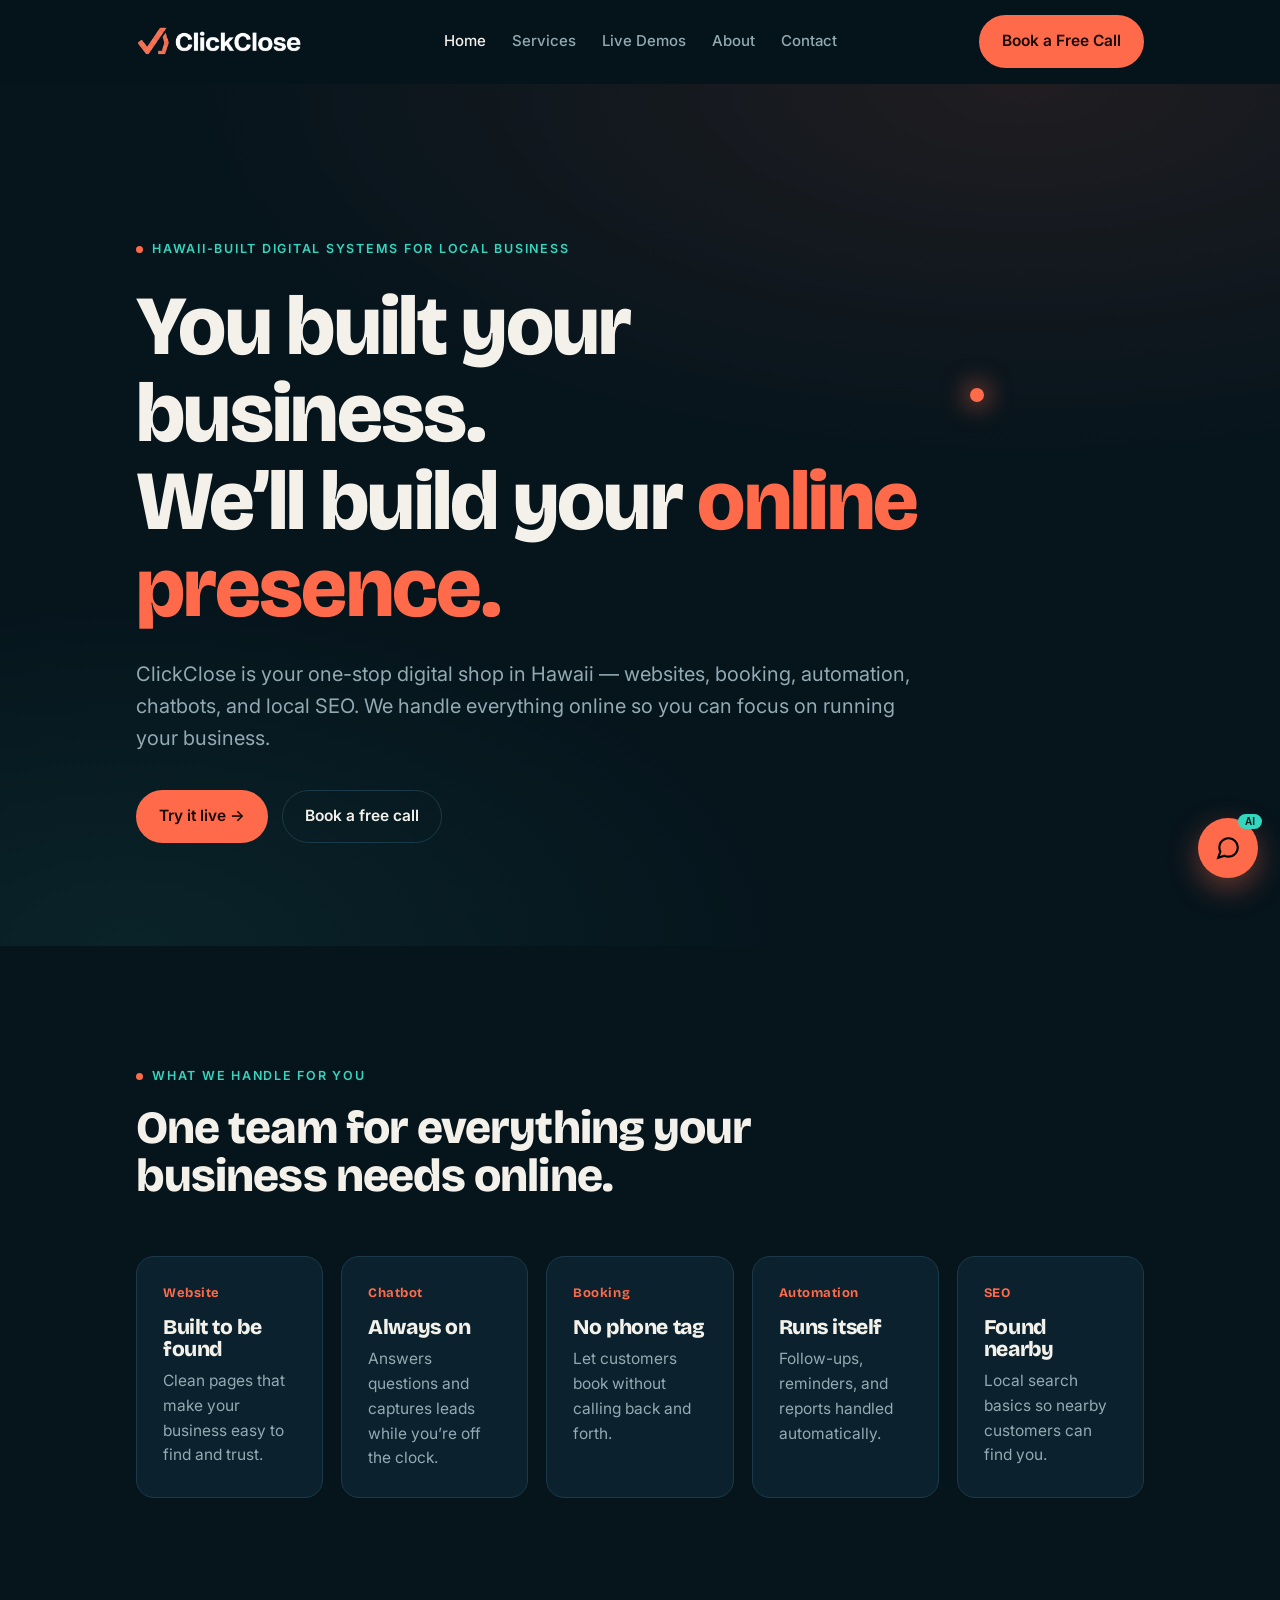
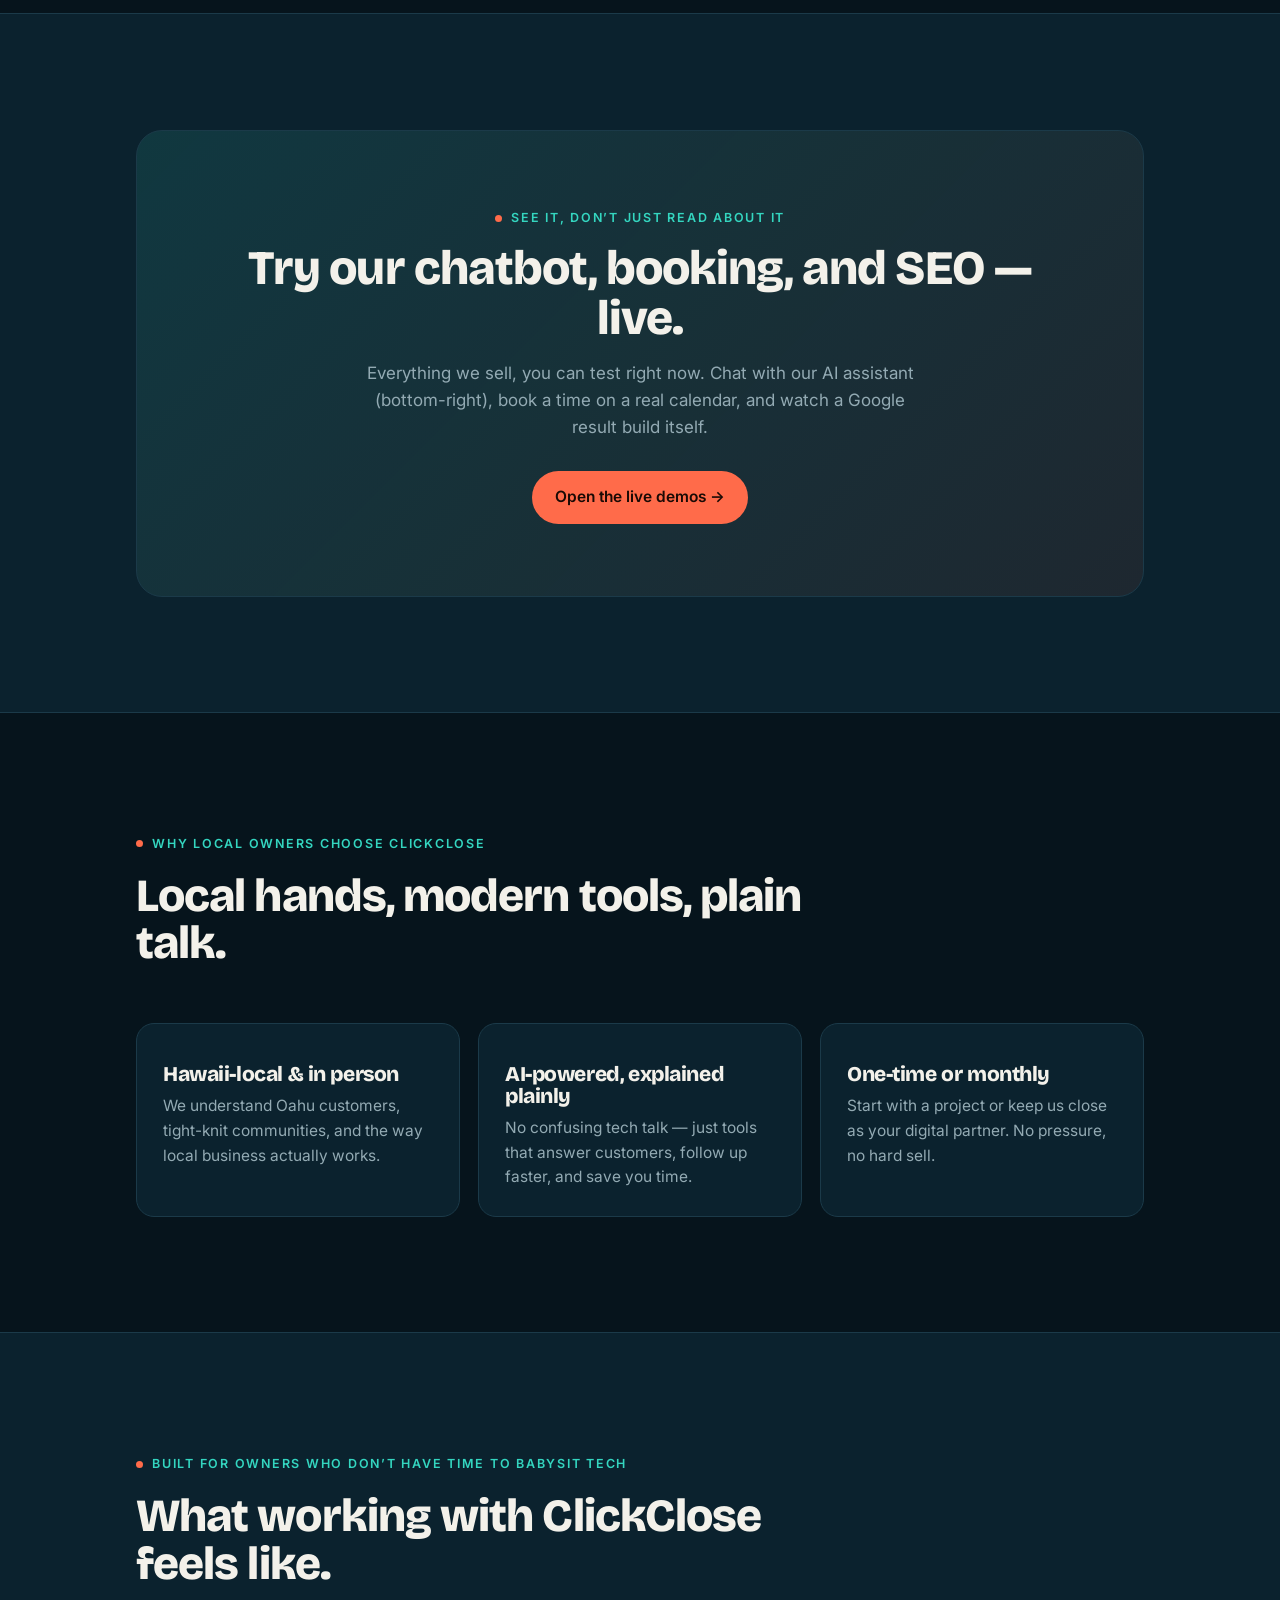
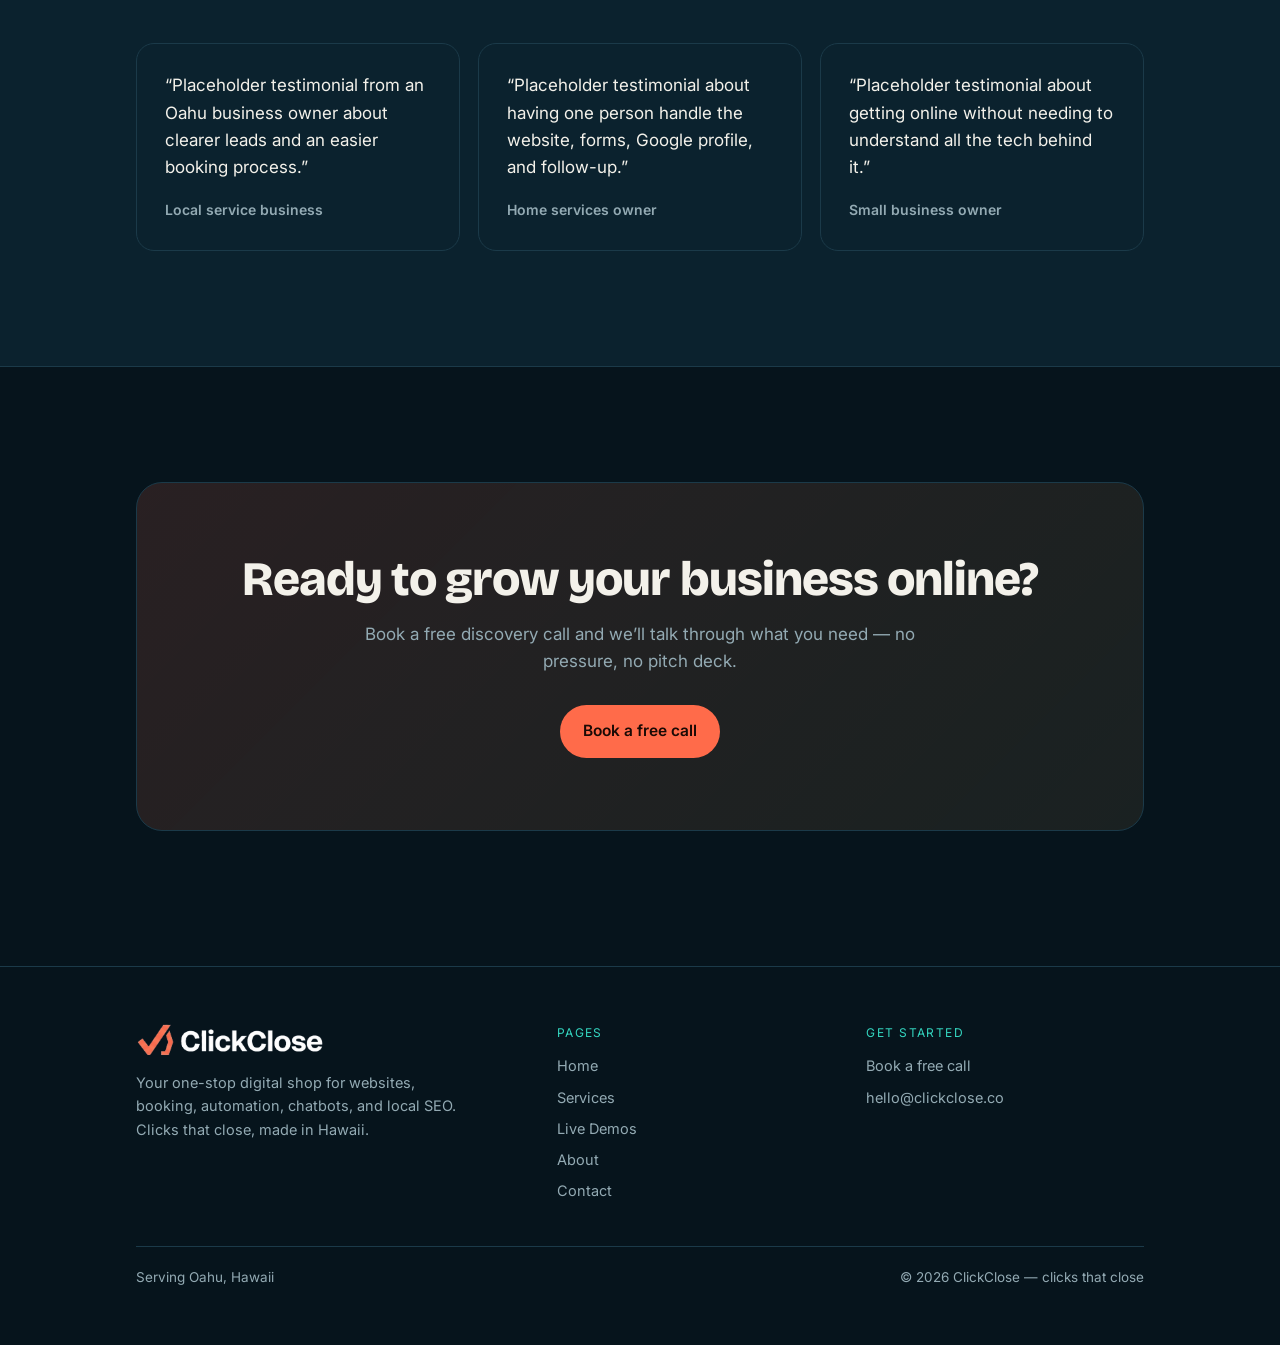
==== commit 5ffcca16: "Add logo, favicon, and social share image" ====
--- a/index.html
+++ b/index.html
@@ -9,6 +9,12 @@
 <meta property="og:description" content="ClickClose is a Hawaii digital agency: websites, booking, automation, AI chatbots, and local SEO for local small businesses." />
 <meta property="og:type" content="website" />
 <meta name="twitter:card" content="summary_large_image" />
+<meta property="og:image" content="og-image.png" />
+<meta name="twitter:image" content="og-image.png" />
+<link rel="icon" type="image/png" sizes="32x32" href="favicon-32.png" />
+<link rel="icon" type="image/png" sizes="512x512" href="icon.png" />
+<link rel="apple-touch-icon" href="apple-touch-icon.png" />
+<meta name="theme-color" content="#06141C" />
 <link rel="preconnect" href="https://fonts.googleapis.com">
 <link rel="preconnect" href="https://fonts.gstatic.com" crossorigin>
 <link href="https://fonts.googleapis.com/css2?family=Bricolage+Grotesque:opsz,wght@12..96,600;12..96,700;12..96,800&family=Inter:wght@400;500;600&display=swap" rel="stylesheet">
@@ -49,6 +55,9 @@
 .nav-inner{max-width:var(--maxw);margin:0 auto;padding:15px var(--pad);display:flex;align-items:center;justify-content:space-between;gap:20px}
 .brand{display:inline-flex;align-items:center;gap:10px;font-family:var(--display);font-weight:800;font-size:21px;letter-spacing:-.01em}
 .brand .dot{width:9px;height:9px;border-radius:50%;background:var(--coral);box-shadow:0 0 10px var(--coral)}
+.brand-logo{height:30px;width:auto;display:block}
+.footer-logo{height:34px;width:auto;margin:0 0 14px}
+@media(max-width:520px){.brand-logo{height:25px}}
 .nav-links{display:flex;align-items:center;gap:26px}
 .nav-links a{color:var(--mist);font-size:15px;font-weight:500;transition:color .15s}
 .nav-links a:hover,.nav-links a[aria-current=page]{color:var(--cloud)}
@@ -120,7 +129,8 @@
 .chat-panel{position:fixed;right:22px;bottom:94px;z-index:91;width:min(380px,calc(100vw - 32px));height:min(560px,calc(100vh - 130px));background:var(--ink-2);border:1px solid var(--line);border-radius:20px;display:none;flex-direction:column;overflow:hidden;box-shadow:0 24px 60px rgba(0,0,0,.55)}
 .chat-panel.open{display:flex}
 .chat-head{padding:15px 18px;border-bottom:1px solid var(--line);display:flex;align-items:center;gap:11px;background:linear-gradient(180deg,rgba(255,107,74,.12),transparent)}
-.chat-head .avatar{width:38px;height:38px;border-radius:50%;background:var(--coral);display:flex;align-items:center;justify-content:center;font-family:var(--display);font-weight:800;color:#1a0a05}
+.chat-head .avatar{width:38px;height:38px;border-radius:50%;background:var(--coral);display:flex;align-items:center;justify-content:center;font-family:var(--display);font-weight:800;color:#1a0a05;overflow:hidden}
+.chat-head .avatar img{width:100%;height:100%;object-fit:cover;display:block}
 .chat-head h4{font-family:var(--display);font-size:16px;margin:0;line-height:1.2}
 .chat-head .status{font-size:11.5px;color:var(--teal);display:flex;align-items:center;gap:6px}
 .chat-head .status::before{content:"";width:7px;height:7px;border-radius:50%;background:var(--teal)}
@@ -217,7 +227,7 @@
 <body>
 <nav class="nav" id="nav">
   <div class="nav-inner">
-    <a class="brand" href="index.html"><span class="dot"></span>ClickClose</a>
+    <a class="brand" href="index.html"><img class="brand-logo" src="logo.png" alt="ClickClose" /></a>
     <div class="nav-links">
       <a href="index.html" aria-current="page">Home</a>
       <a href="services.html">Services</a>
@@ -288,7 +298,7 @@
 </div></section>
 <footer class="footer"><div class="wrap">
   <div class="footer-grid">
-    <div><h4><span class="brand"><span class="dot"></span>ClickClose</span></h4>
+    <div><img class="footer-logo" src="logo.png" alt="ClickClose" />
       <p>Your one-stop digital shop for websites, booking, automation, chatbots, and local SEO. Clicks that close, made in Hawaii.</p></div>
     <div><div class="col-label">Pages</div>
       <a href="index.html">Home</a><a href="services.html">Services</a><a href="demos.html">Live Demos</a><a href="about.html">About</a><a href="contact.html">Contact</a></div>
@@ -304,7 +314,7 @@
 </button>
 <div class="chat-panel" id="chatPanel" role="dialog" aria-label="ClickClose assistant">
   <div class="chat-head">
-    <div class="avatar">C</div>
+    <div class="avatar"><img src="icon.png" alt="ClickClose" /></div>
     <div><h4>ClickClose Assistant</h4><div class="status">Online &middot; replies instantly</div></div>
     <button class="chat-close" id="chatClose" aria-label="Close chat">&times;</button>
   </div>
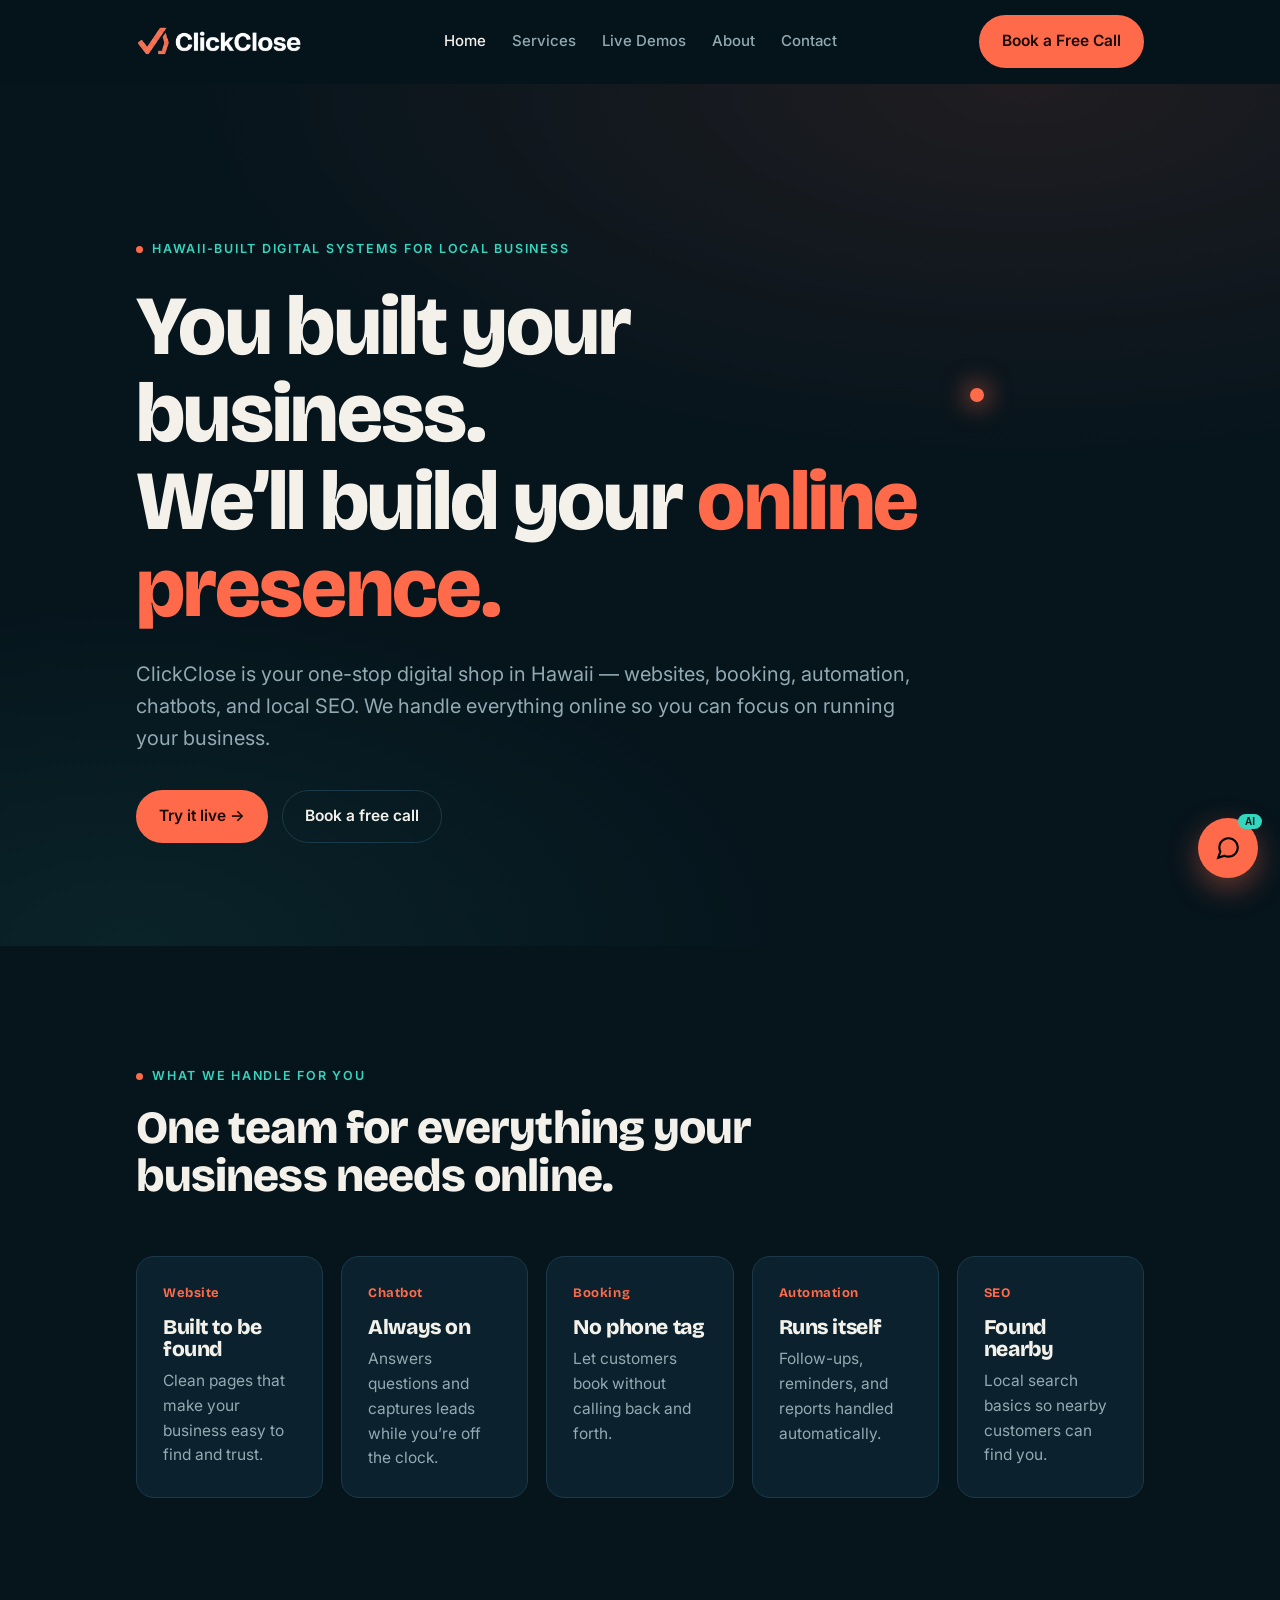
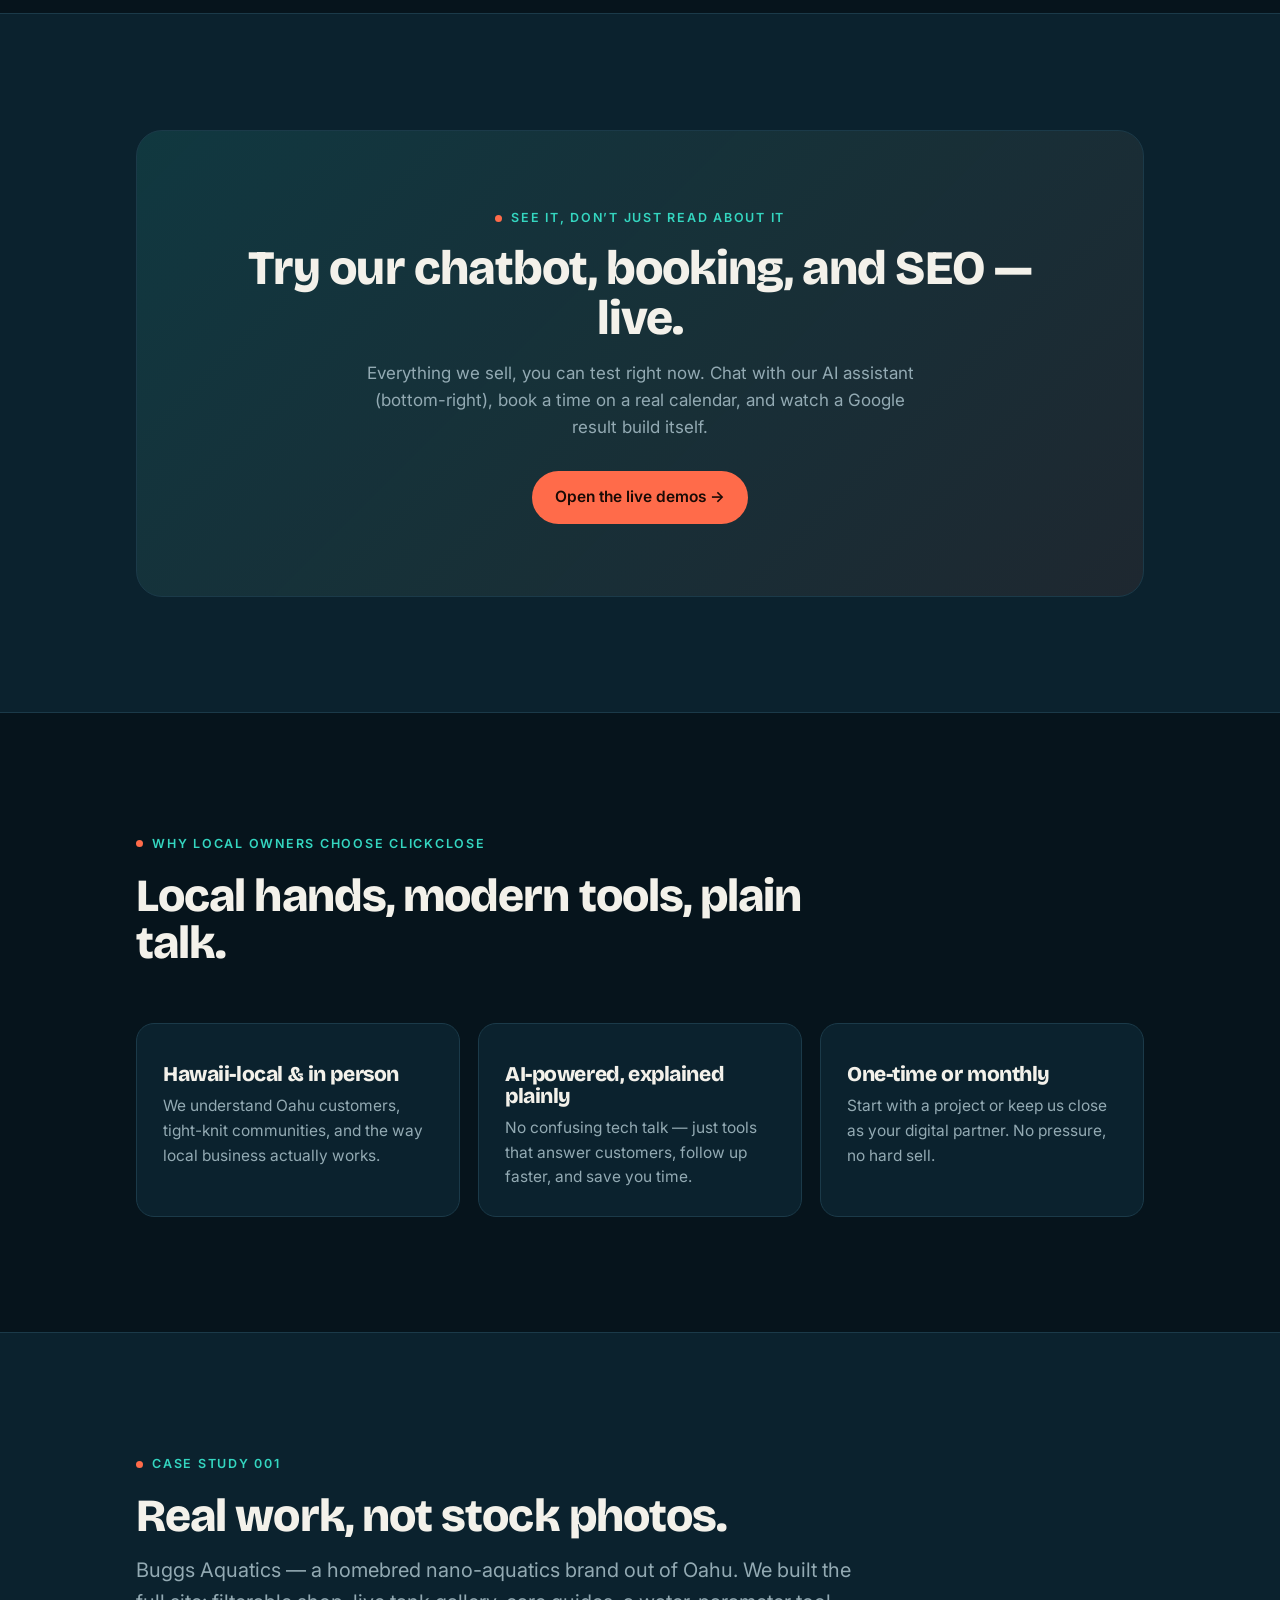
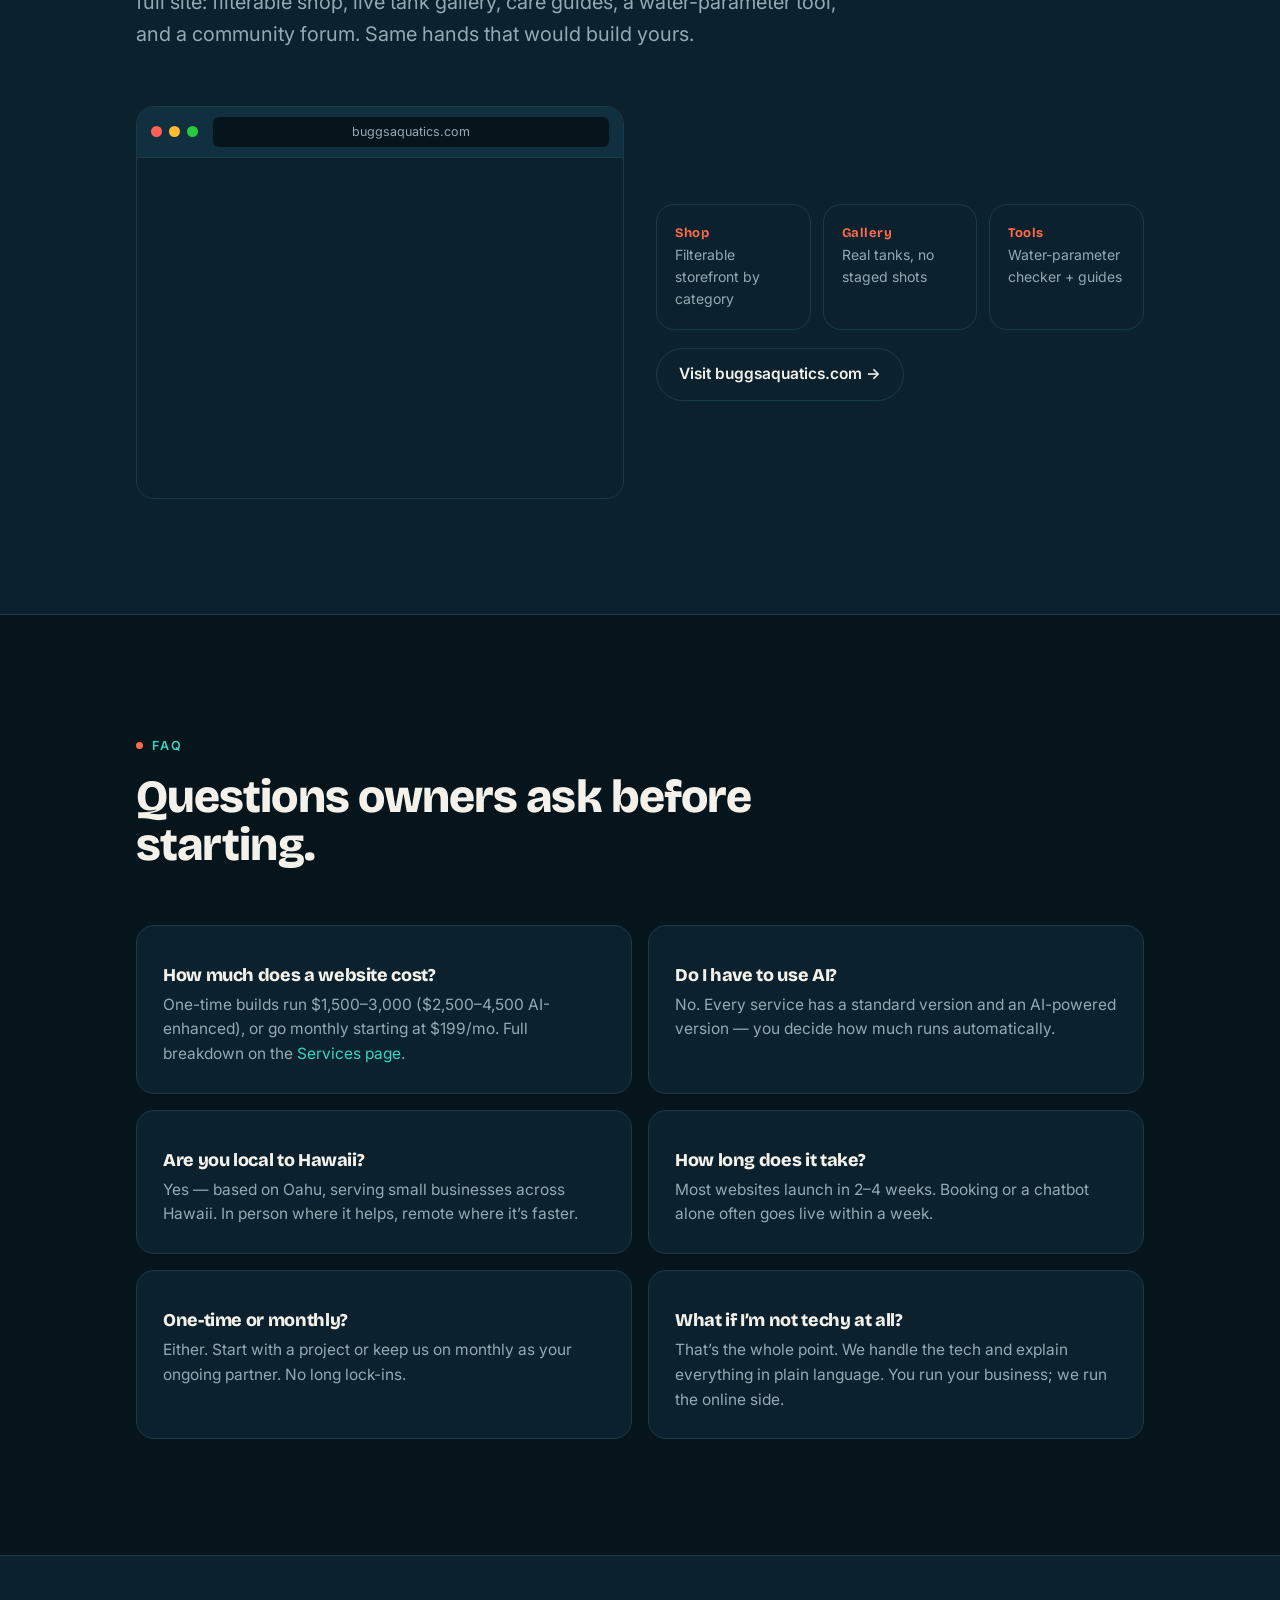
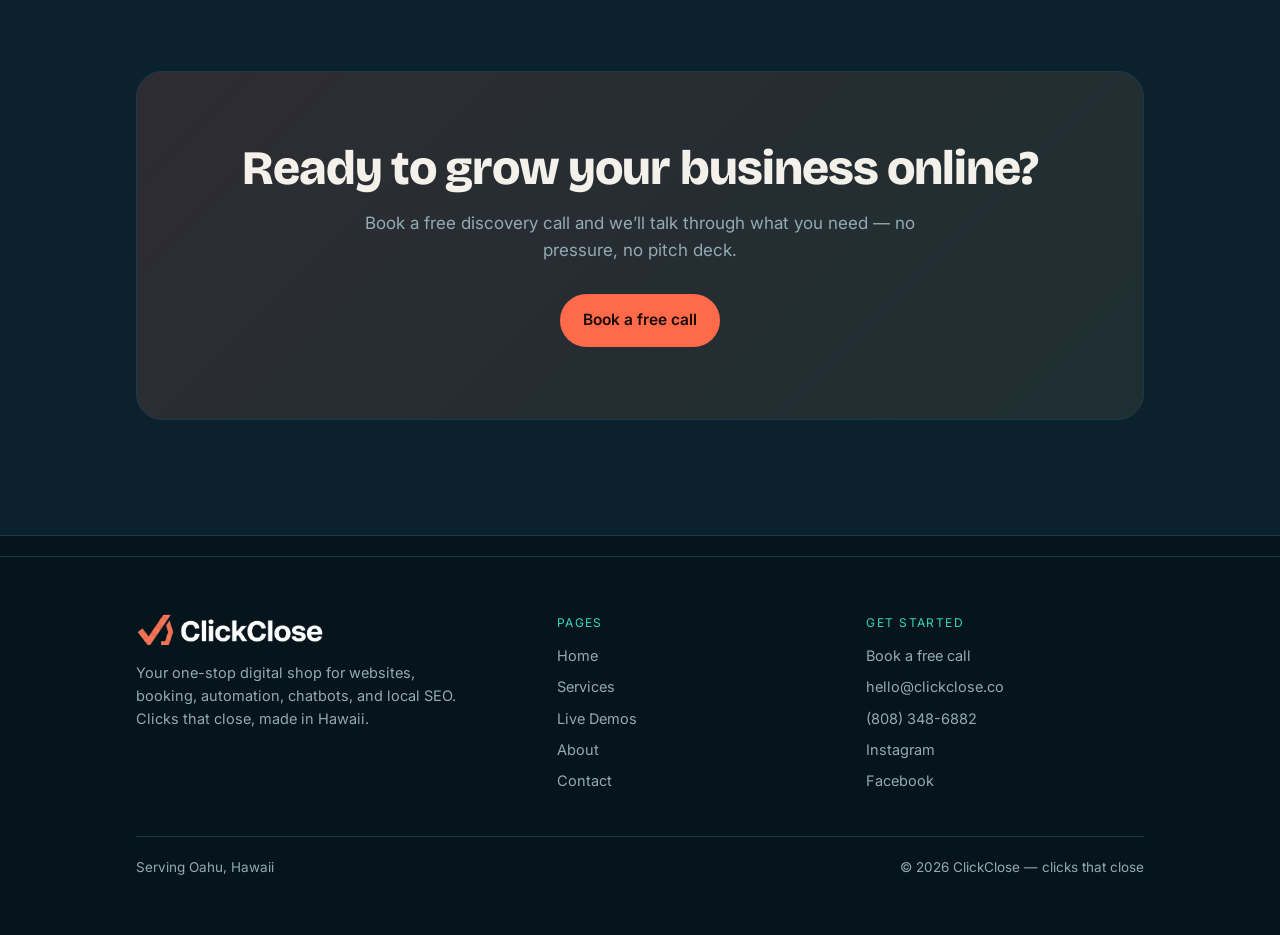
==== commit 341ca029: "Deploy current homepage - remove placeholders, add case study + FAQ" ====
--- a/index.html
+++ b/index.html
@@ -5,23 +5,32 @@
 <meta name="viewport" content="width=device-width, initial-scale=1" />
 <title>ClickClose — Hawaii Digital Agency</title>
 <meta name="description" content="ClickClose is a Hawaii digital agency: websites, booking, automation, AI chatbots, and local SEO for local small businesses." />
+<link rel="canonical" href="https://clickclose.co/index.html" />
 <meta property="og:title" content="ClickClose — Hawaii Digital Agency" />
 <meta property="og:description" content="ClickClose is a Hawaii digital agency: websites, booking, automation, AI chatbots, and local SEO for local small businesses." />
 <meta property="og:type" content="website" />
 <meta name="twitter:card" content="summary_large_image" />
-<meta property="og:image" content="og-image.png" />
-<meta name="twitter:image" content="og-image.png" />
+<meta property="og:image" content="https://clickclose.co/og-image.png" />
+<meta name="twitter:image" content="https://clickclose.co/og-image.png" />
 <link rel="icon" type="image/png" sizes="32x32" href="favicon-32.png" />
-<link rel="icon" type="image/png" sizes="512x512" href="icon.png" />
+<link rel="icon" type="image/png" sizes="256x256" href="icon.png" />
 <link rel="apple-touch-icon" href="apple-touch-icon.png" />
 <meta name="theme-color" content="#06141C" />
 <link rel="preconnect" href="https://fonts.googleapis.com">
 <link rel="preconnect" href="https://fonts.gstatic.com" crossorigin>
 <link href="https://fonts.googleapis.com/css2?family=Bricolage+Grotesque:opsz,wght@12..96,600;12..96,700;12..96,800&family=Inter:wght@400;500;600&display=swap" rel="stylesheet">
 <script type="application/ld+json">
-{"@context":"https://schema.org","@type":"ProfessionalService","name":"ClickClose","description":"Hawaii digital agency: websites, AI chatbots, booking systems, automation, and local SEO for small businesses.","areaServed":"Oahu, Hawaii","url":"https://clickclose.co","email":"hello@clickclose.co","priceRange":"$$","address":{"@type":"PostalAddress","addressRegion":"HI","addressLocality":"Oahu","addressCountry":"US"}}
+{"@context":"https://schema.org","@type":"ProfessionalService","name":"ClickClose","description":"Hawaii digital agency: websites, AI chatbots, booking systems, automation, and local SEO for small businesses.","url":"https://clickclose.co","email":"hello@clickclose.co","telephone":"+18083486882","image":"https://clickclose.co/og-image.png","logo":"https://clickclose.co/icon.png","priceRange":"$$","sameAs":["https://www.instagram.com/clickclose.co","https://www.facebook.com/profile.php?id=61591345151445"],"areaServed":[{"@type":"City","name":"Kapolei"},{"@type":"City","name":"Ewa Beach"},{"@type":"City","name":"Honolulu"},{"@type":"AdministrativeArea","name":"Oahu"}],"address":{"@type":"PostalAddress","addressRegion":"HI","addressLocality":"Kapolei","addressCountry":"US"},"geo":{"@type":"GeoCoordinates","latitude":21.3357,"longitude":-158.0581}}
 </script>
-
+<script type="application/ld+json">
+{"@context":"https://schema.org","@type":"FAQPage","mainEntity":[
+{"@type":"Question","name":"How much does a website cost?","acceptedAnswer":{"@type":"Answer","text":"One-time website builds run $1,500-3,000 (or $2,500-4,500 AI-enhanced). You can also go monthly with a retainer starting at $199/mo."}},
+{"@type":"Question","name":"Do I have to use AI?","acceptedAnswer":{"@type":"Answer","text":"No. Every service comes in a standard version and an AI-powered version. You choose how much runs automatically."}},
+{"@type":"Question","name":"Are you local to Hawaii?","acceptedAnswer":{"@type":"Answer","text":"Yes. ClickClose is based on Oahu and serves small businesses across Hawaii, in person where it helps and remote where it is faster."}},
+{"@type":"Question","name":"How long does it take?","acceptedAnswer":{"@type":"Answer","text":"Most websites launch in 2-4 weeks. Smaller setups like booking or a chatbot often go live within a week."}},
+{"@type":"Question","name":"One-time or monthly?","acceptedAnswer":{"@type":"Answer","text":"Either. Start with a one-time project or keep ClickClose on monthly as an ongoing partner. No long lock-ins."}}
+]}
+</script>
 <style>
 :root{
   --ink:#06141C;--ink-2:#0B222E;--ink-3:#103040;--line:#1B3A49;
@@ -236,7 +245,7 @@
       <a href="contact.html">Contact</a>
     </div>
     <div class="nav-cta">
-      <a class="btn btn-primary" href="contact.html">Book a Free Call</a>
+      <a class="btn btn-primary" href="contact.html#book-real">Book a Free Call</a>
       <button class="nav-toggle" id="navToggle" aria-label="Open menu" aria-expanded="false">
         <svg width="26" height="26" viewBox="0 0 24 24" fill="none" stroke="currentColor" stroke-width="2"><line x1="3" y1="7" x2="21" y2="7"/><line x1="3" y1="12" x2="21" y2="12"/><line x1="3" y1="17" x2="21" y2="17"/></svg>
       </button>
@@ -244,7 +253,7 @@
   </div>
   <div class="mobile-menu" id="mobileMenu">
     <a href="index.html">Home</a><a href="services.html">Services</a><a href="demos.html">Live Demos</a><a href="about.html">About</a><a href="contact.html">Contact</a>
-    <a class="btn btn-primary" href="contact.html">Book a Free Call</a>
+    <a class="btn btn-primary" href="contact.html#book-real">Book a Free Call</a>
   </div>
 </nav>
 <header class="hero">
@@ -255,7 +264,7 @@
     <p class="lead">ClickClose is your one-stop digital shop in Hawaii &mdash; websites, booking, automation, chatbots, and local SEO. We handle everything online so you can focus on running your business.</p>
     <div class="hero-cta">
       <a class="btn btn-primary" href="demos.html">Try it live &rarr;</a>
-      <a class="btn btn-ghost" href="contact.html">Book a free call</a>
+      <a class="btn btn-ghost" href="contact.html#book-real">Book a free call</a>
     </div>
   </div>
 </header>
@@ -286,15 +295,43 @@
   </div>
 </div></section>
 <section class="section" style="background:var(--ink-2);border-block:1px solid var(--line)"><div class="wrap">
-  <div class="section-head reveal"><span class="eyebrow">Built for owners who don&rsquo;t have time to babysit tech</span><h2>What working with ClickClose feels like.</h2></div>
-  <div class="grid grid-3">
-    <div class="quote reveal"><p>&ldquo;Placeholder testimonial from an Oahu business owner about clearer leads and an easier booking process.&rdquo;</p><div class="who">Local service business</div></div>
-    <div class="quote reveal"><p>&ldquo;Placeholder testimonial about having one person handle the website, forms, Google profile, and follow-up.&rdquo;</p><div class="who">Home services owner</div></div>
-    <div class="quote reveal"><p>&ldquo;Placeholder testimonial about getting online without needing to understand all the tech behind it.&rdquo;</p><div class="who">Small business owner</div></div>
+  <div class="section-head reveal"><span class="eyebrow">Case study 001</span><h2>Real work, not stock photos.</h2><p class="lead" style="margin-top:14px">Buggs Aquatics &mdash; a homebred nano-aquatics brand out of Oahu. We built the full site: filterable shop, live tank gallery, care guides, a water-parameter tool, and a community forum. Same hands that would build yours.</p></div>
+  <div class="grid grid-2" style="align-items:center;gap:32px">
+    <div class="card reveal" style="padding:0;overflow:hidden">
+      <div style="display:flex;align-items:center;gap:7px;padding:10px 14px;background:var(--ink-3);border-bottom:1px solid var(--line)">
+        <span style="width:11px;height:11px;border-radius:50%;background:#ff5f57"></span>
+        <span style="width:11px;height:11px;border-radius:50%;background:#febc2e"></span>
+        <span style="width:11px;height:11px;border-radius:50%;background:#28c840"></span>
+        <span style="margin-left:8px;font-size:12.5px;color:var(--mist);background:var(--ink);padding:5px 14px;border-radius:6px;flex:1;text-align:center">buggsaquatics.com</span>
+      </div>
+      <div style="position:relative;height:340px;overflow:hidden;background:#0B222E">
+        <iframe src="https://buggsaquatics.com" title="Buggs Aquatics website preview" loading="lazy" style="border:0;width:1280px;height:960px;transform:scale(.5);transform-origin:top left;pointer-events:none"></iframe>
+        <a href="https://buggsaquatics.com" target="_blank" rel="noopener" aria-label="Visit Buggs Aquatics" style="position:absolute;inset:0"></a>
+      </div>
+    </div>
+    <div class="reveal">
+      <div class="grid grid-3" style="gap:12px;margin-bottom:18px">
+        <div class="card" style="padding:18px"><div class="num">Shop</div><p style="font-size:14px">Filterable storefront by category</p></div>
+        <div class="card" style="padding:18px"><div class="num">Gallery</div><p style="font-size:14px">Real tanks, no staged shots</p></div>
+        <div class="card" style="padding:18px"><div class="num">Tools</div><p style="font-size:14px">Water-parameter checker + guides</p></div>
+      </div>
+      <a class="btn btn-ghost" href="https://buggsaquatics.com" target="_blank" rel="noopener">Visit buggsaquatics.com &rarr;</a>
+    </div>
   </div>
 </div></section>
 <section class="section"><div class="wrap">
-  <div class="cta-band reveal"><h2>Ready to grow your business online?</h2><p>Book a free discovery call and we&rsquo;ll talk through what you need &mdash; no pressure, no pitch deck.</p><a class="btn btn-primary" href="contact.html">Book a free call</a></div>
+  <div class="section-head reveal"><span class="eyebrow">FAQ</span><h2>Questions owners ask before starting.</h2></div>
+  <div class="grid grid-2" style="gap:16px">
+    <div class="card reveal"><h3 style="font-size:18px">How much does a website cost?</h3><p>One-time builds run $1,500&ndash;3,000 ($2,500&ndash;4,500 AI-enhanced), or go monthly starting at $199/mo. Full breakdown on the <a href="services.html" style="color:var(--teal)">Services page</a>.</p></div>
+    <div class="card reveal"><h3 style="font-size:18px">Do I have to use AI?</h3><p>No. Every service has a standard version and an AI-powered version &mdash; you decide how much runs automatically.</p></div>
+    <div class="card reveal"><h3 style="font-size:18px">Are you local to Hawaii?</h3><p>Yes &mdash; based on Oahu, serving small businesses across Hawaii. In person where it helps, remote where it&rsquo;s faster.</p></div>
+    <div class="card reveal"><h3 style="font-size:18px">How long does it take?</h3><p>Most websites launch in 2&ndash;4 weeks. Booking or a chatbot alone often goes live within a week.</p></div>
+    <div class="card reveal"><h3 style="font-size:18px">One-time or monthly?</h3><p>Either. Start with a project or keep us on monthly as your ongoing partner. No long lock-ins.</p></div>
+    <div class="card reveal"><h3 style="font-size:18px">What if I&rsquo;m not techy at all?</h3><p>That&rsquo;s the whole point. We handle the tech and explain everything in plain language. You run your business; we run the online side.</p></div>
+  </div>
+</div></section>
+<section class="section" style="background:var(--ink-2);border-block:1px solid var(--line)"><div class="wrap">
+  <div class="cta-band reveal"><h2>Ready to grow your business online?</h2><p>Book a free discovery call and we&rsquo;ll talk through what you need &mdash; no pressure, no pitch deck.</p><a class="btn btn-primary" href="contact.html#book-real">Book a free call</a></div>
 </div></section>
 <footer class="footer"><div class="wrap">
   <div class="footer-grid">
@@ -303,7 +340,11 @@
     <div><div class="col-label">Pages</div>
       <a href="index.html">Home</a><a href="services.html">Services</a><a href="demos.html">Live Demos</a><a href="about.html">About</a><a href="contact.html">Contact</a></div>
     <div><div class="col-label">Get started</div>
-      <a href="contact.html">Book a free call</a><a href="mailto:hello@clickclose.co">hello@clickclose.co</a></div>
+      <a href="contact.html#book-real">Book a free call</a>
+      <a href="mailto:hello@clickclose.co">hello@clickclose.co</a>
+      <a href="tel:+18083486882">(808) 348-6882</a>
+      <a href="https://www.instagram.com/clickclose.co" target="_blank" rel="noopener">Instagram</a>
+      <a href="https://www.facebook.com/profile.php?id=61591345151445" target="_blank" rel="noopener">Facebook</a></div>
   </div>
   <div class="footer-bottom"><span>Serving Oahu, Hawaii</span><span>&copy; 2026 ClickClose &mdash; clicks that close</span></div>
 </div></footer>
@@ -389,7 +430,7 @@
   a:`Simple: <b>1)</b> free discovery call, <b>2)</b> we send a clear plan + quote, <b>3)</b> we build it, <b>4)</b> you review and we launch. Want to start with the call?`,
   c:['Book a free call','Pricing']},
  {k:['talk to','human','call','phone','email','contact','reach','person','someone'],
-  a:`Happy to connect you! Book a free call on our <a href="contact.html">Contact page</a>, or email <a href="mailto:hello@clickclose.co">hello@clickclose.co</a>. A real person gets back to you within a business day.`,
+  a:`Happy to connect! Book a free call on our <a href="contact.html#book-real">Contact page</a>, call or text <a href="tel:+18083486882">(808) 348-6882</a>, or email <a href="mailto:hello@clickclose.co">hello@clickclose.co</a>. Also on <a href="https://www.instagram.com/clickclose.co" target="_blank">Instagram</a> and <a href="https://www.facebook.com/profile.php?id=61591345151445" target="_blank">Facebook</a>. We get back within one business day.`,
   c:['Book a free call']},
  {k:['monthly','retainer','one time','one-time','payment','contract','lock','commit'],
   a:`Your choice — a <b>one-time project</b> or a <b>monthly retainer</b> if you want us as an ongoing partner. No long lock-ins; you can start small and grow.`,
@@ -442,5 +483,7 @@
   input.addEventListener('keydown',function(e){if(e.key==='Enter')send()});
 })();
 </script>
+<!-- Cloudflare Web Analytics: replace YOUR_TOKEN then it starts reporting -->
+<script defer src="https://static.cloudflareinsights.com/beacon.min.js" data-cf-beacon='{"token": "YOUR_TOKEN"}'></script>
 </body>
 </html>
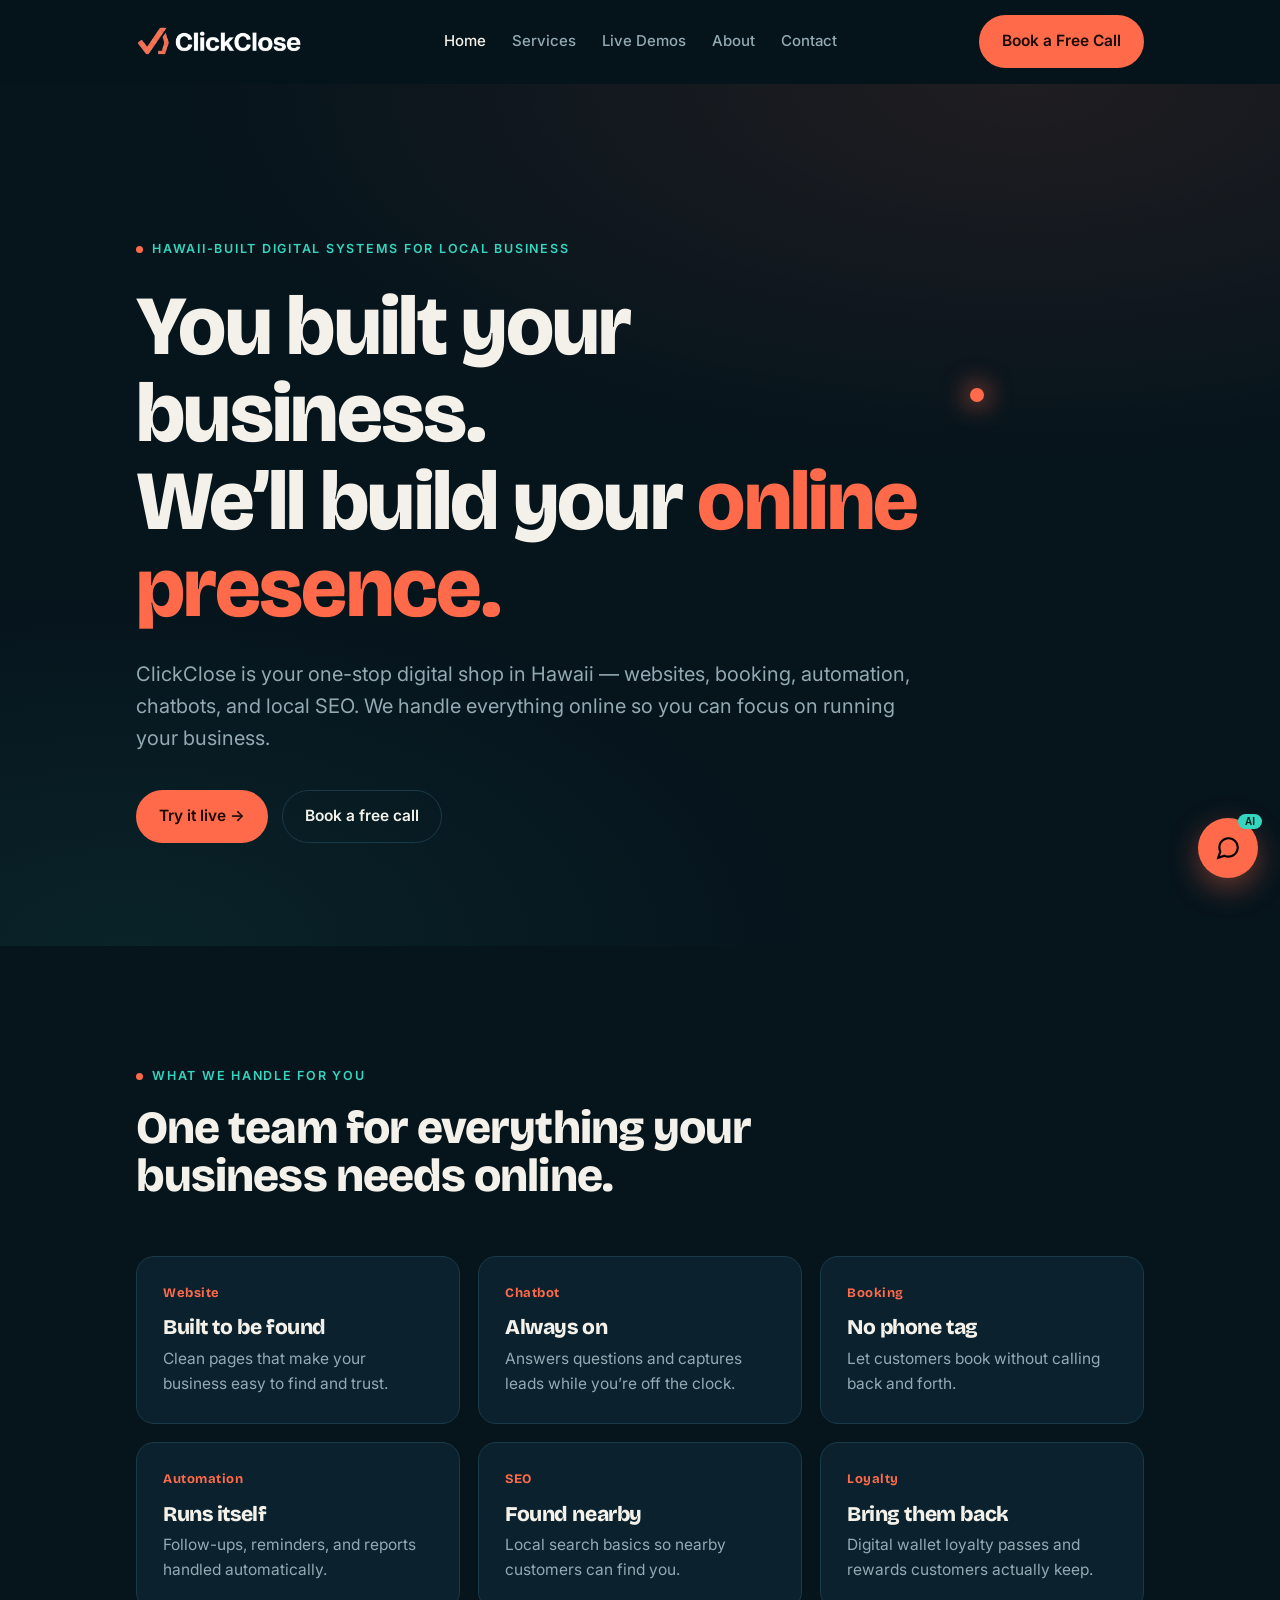
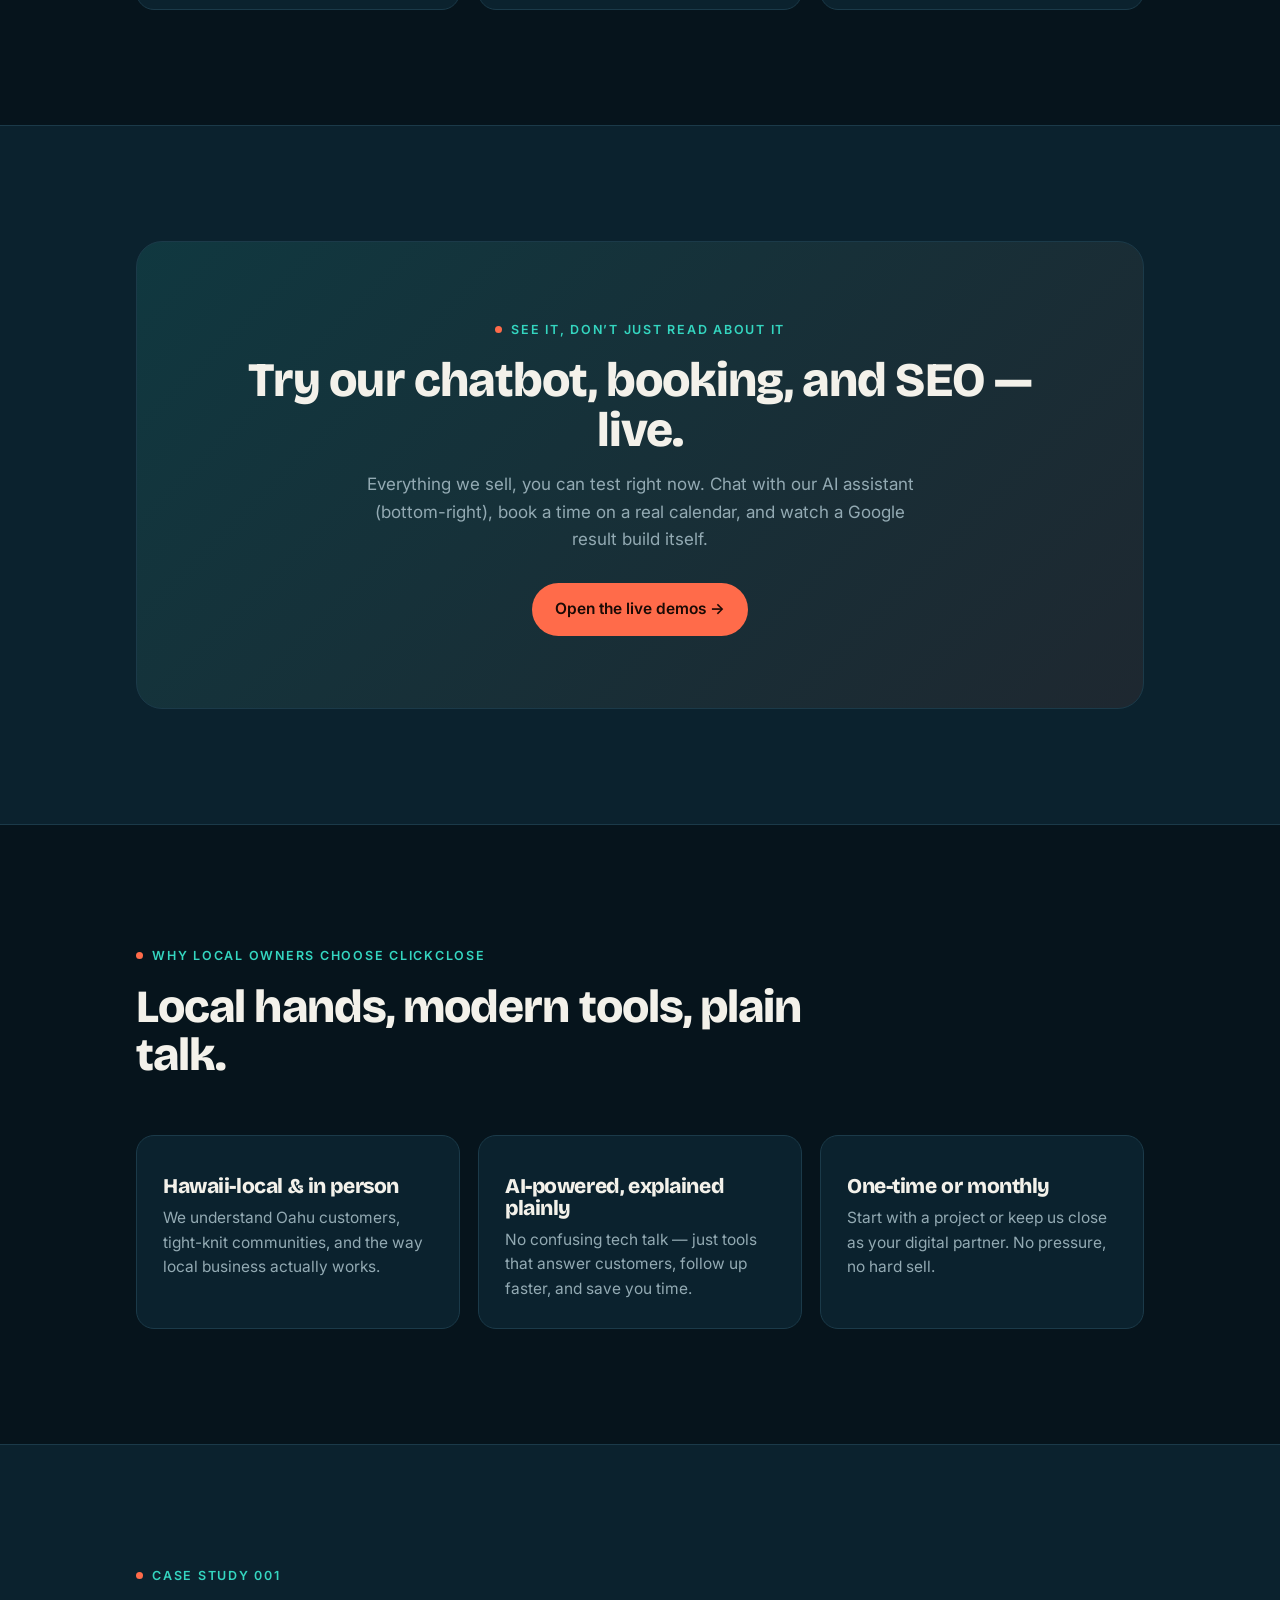
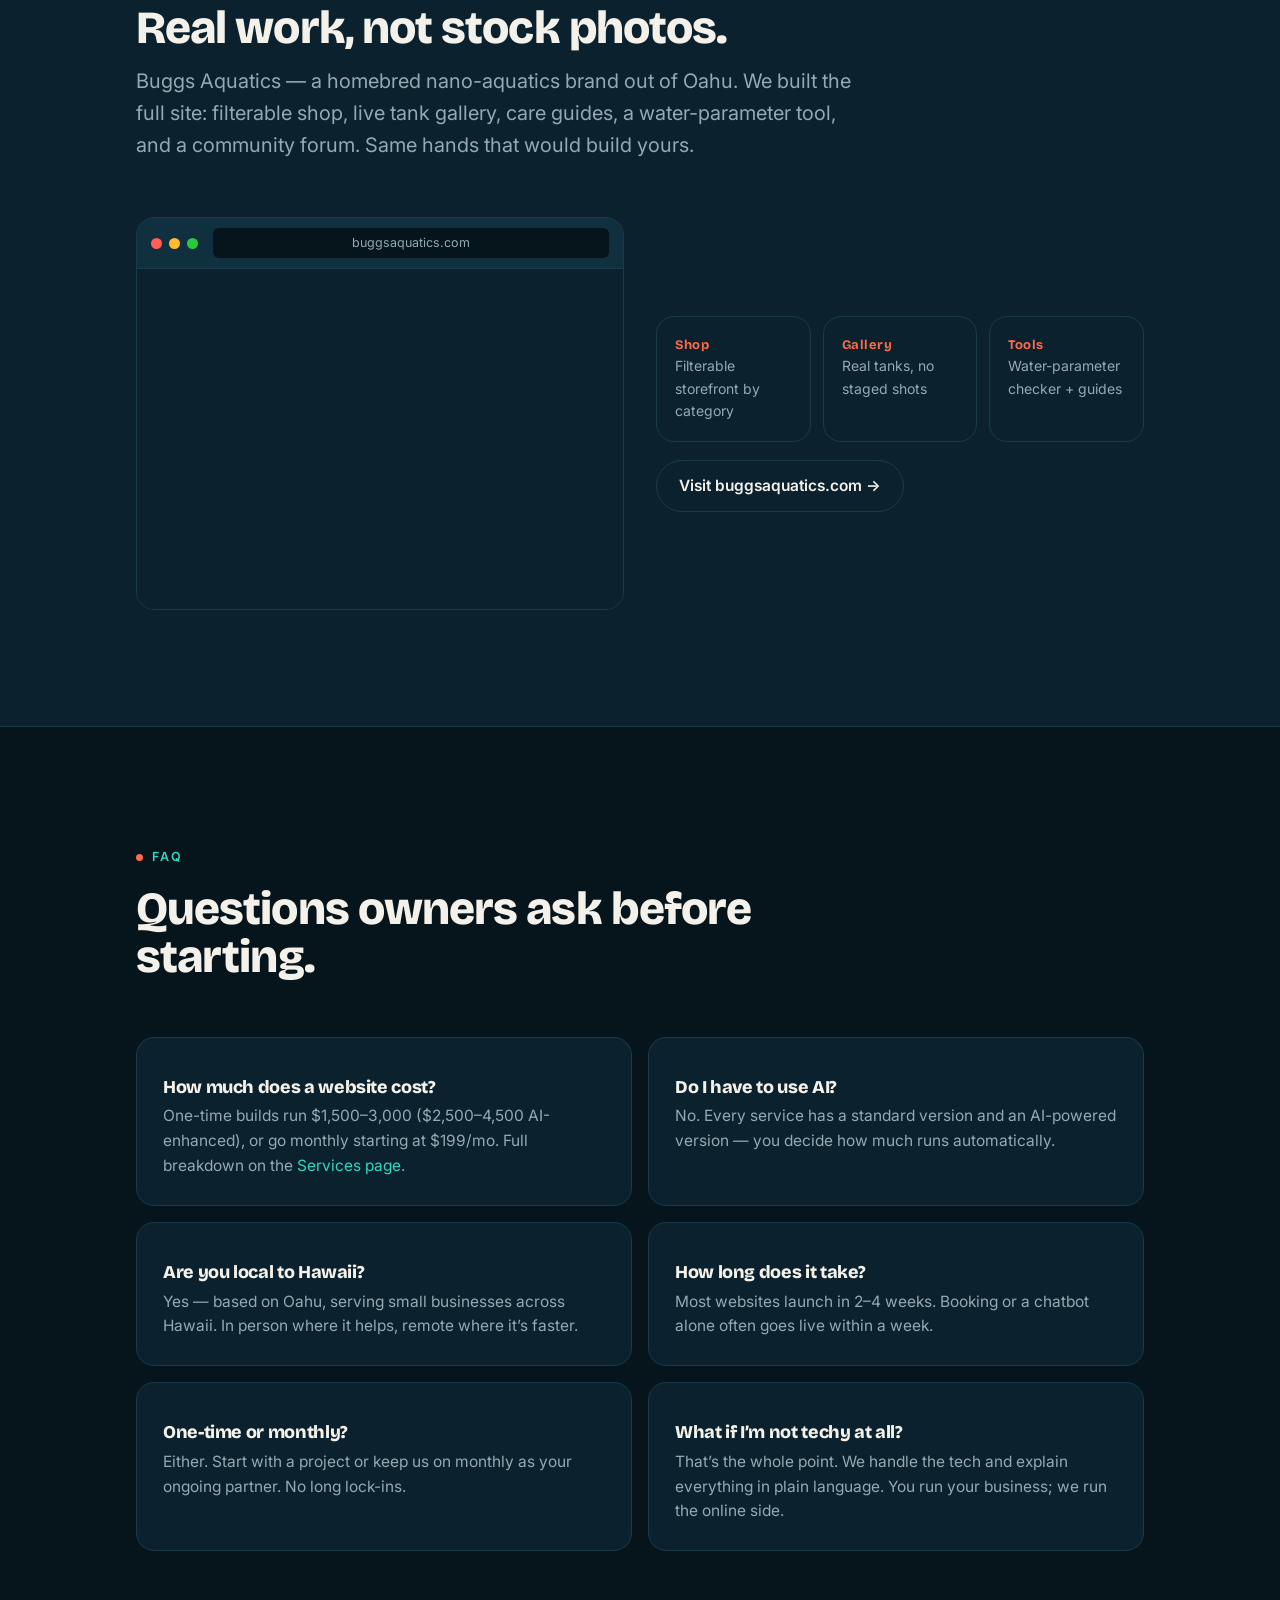
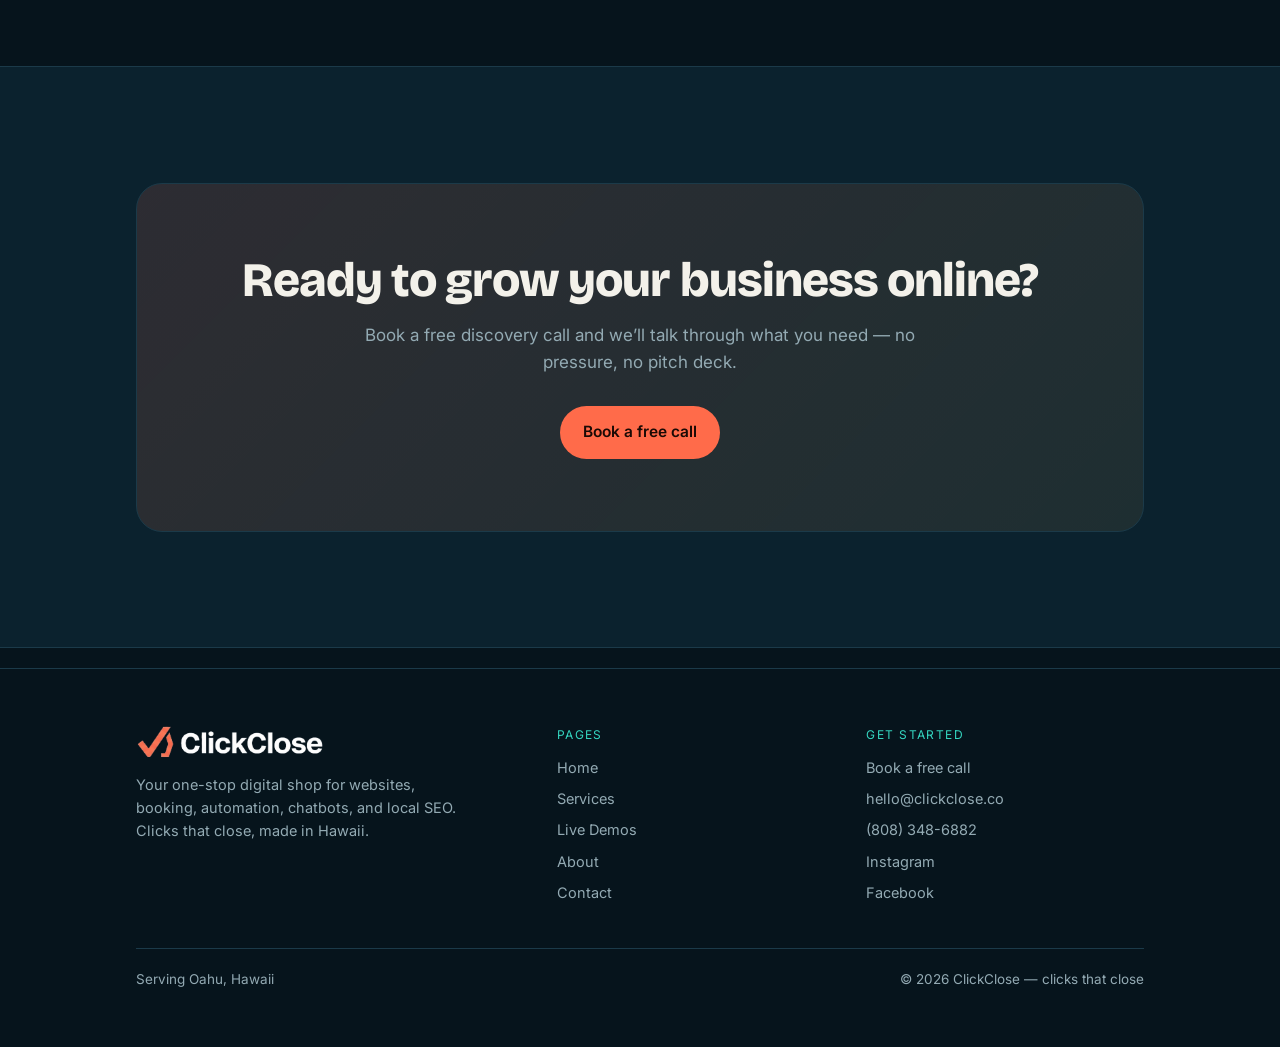
==== commit a5847d32: "Add Digital Wallet Loyalty Rewards service ($250 setup + $39/mo)" ====
--- a/index.html
+++ b/index.html
@@ -270,12 +270,13 @@
 </header>
 <section class="section"><div class="wrap">
   <div class="section-head reveal"><span class="eyebrow">What we handle for you</span><h2>One team for everything your business needs online.</h2></div>
-  <div class="grid grid-5">
+  <div class="grid grid-3">
     <div class="card reveal"><div class="num">Website</div><h3>Built to be found</h3><p>Clean pages that make your business easy to find and trust.</p></div>
     <div class="card reveal"><div class="num">Chatbot</div><h3>Always on</h3><p>Answers questions and captures leads while you&rsquo;re off the clock.</p></div>
     <div class="card reveal"><div class="num">Booking</div><h3>No phone tag</h3><p>Let customers book without calling back and forth.</p></div>
     <div class="card reveal"><div class="num">Automation</div><h3>Runs itself</h3><p>Follow-ups, reminders, and reports handled automatically.</p></div>
     <div class="card reveal"><div class="num">SEO</div><h3>Found nearby</h3><p>Local search basics so nearby customers can find you.</p></div>
+    <div class="card reveal"><div class="num">Loyalty</div><h3>Bring them back</h3><p>Digital wallet loyalty passes and rewards customers actually keep.</p></div>
   </div>
 </div></section>
 <section class="section" style="background:var(--ink-2);border-block:1px solid var(--line)"><div class="wrap">
@@ -388,8 +389,8 @@
   a:`Aloha! 👋 I'm ClickClose's assistant. I can tell you about our websites, AI chatbots, booking, automation, and local SEO — or help you book a free call. What are you working on?`,
   c:['What do you offer?','How much does it cost?','Book a free call']},
  {k:['what do you','offer','services','what can you','do you do','help with','everything'],
-  a:`We're a one-stop digital shop for Hawaii small businesses. We build: <b>websites</b>, <b>AI chatbots</b>, online <b>booking</b>, <b>automation</b> (follow-ups & reminders), and local <b>SEO</b>. Want details on any one?`,
-  c:['Websites','AI chatbots','Booking','Local SEO']},
+  a:`We're a one-stop digital shop for Hawaii small businesses. We build: <b>websites</b>, <b>AI chatbots</b>, online <b>booking</b>, <b>automation</b> (follow-ups & reminders), local <b>SEO</b>, and <b>digital wallet loyalty rewards</b>. Want details on any one?`,
+  c:['Websites','AI chatbots','Booking','Loyalty rewards']},
  {k:['website','web site','web design','landing','pages','site '],
   a:`We build clean, fast websites that make your business easy to find and trust. One-time builds run <b>$1,500–3,000</b> (or $2,500–4,500 AI-enhanced). See more on our <a href="services.html">Services page</a>.`,
   c:['How much?','Book a free call']},
@@ -405,6 +406,9 @@
  {k:['automation','automate','follow up','follow-up','reminder','workflow','crm'],
   a:`We automate the busywork: instant lead follow-ups, appointment reminders, review requests, reports. Automation builds run <b>$800–2,500 per flow</b>, or come bundled in our Growth & Full Stack plans.`,
   c:['See the plans','Book a free call']},
+ {k:['loyalty','wallet','punch card','rewards','coupon','voucher','apple wallet','google wallet','discount card'],
+  a:`We build <b>Digital Wallet Loyalty Rewards</b> — a branded punch card, coupon, or loyalty pass that lives right in your customer's Apple or Google Wallet. No app to download, and you can push offers straight to their lock screen. Setup is <b>$250</b>, then <b>$39/mo</b> (or $29/mo bundled with a retainer).`,
+  c:['How does it work?','Book a free call']},
  {k:['price','pricing','cost','how much','rate','afford','budget','expensive'],
   a:`Two ways to work with us: <b>one-time projects</b> (websites from $1,500, chatbots from $800, booking from $500) or <b>monthly retainers</b> — Presence Pack ($199–299/mo), Growth Engine ($399–599/mo), Full Stack AI ($699–999/mo). Full breakdown on <a href="services.html">Services</a>.`,
   c:['Presence Pack','Growth Engine','Full Stack AI']},
@@ -412,7 +416,7 @@
   a:`<b>Presence Pack</b> — setup $1,000–1,500, then $199/mo (or $299 AI-powered). Includes a 5-page website, Google Business Profile, basic SEO, contact form + booking link, monthly report. AI version adds an FAQ chatbot.`,
   c:['Growth Engine','Book a free call']},
  {k:['growth engine','growth'],
-  a:`<b>Growth Engine</b> (most popular) — setup $2,500–3,500, then $399/mo (or $599 AI-powered). Adds online booking, email + SMS follow-up, local SEO + Maps, review generation, and an analytics dashboard.`,
+  a:`<b>Growth Engine</b> (most popular) — setup $2,500–3,500, then $399/mo (or $599 AI-powered). Adds online booking, automated email follow-up, local SEO + Maps, review generation, and an analytics dashboard.`,
   c:['Full Stack AI','Book a free call']},
  {k:['full stack','full-stack','top tier','everything plan'],
   a:`<b>Full Stack AI</b> — setup $4,500–6,000, then $699/mo (or $999 AI-powered). Everything in Growth + CRM, 3–5 custom workflows, advanced SEO, reputation management, and a monthly strategy call.`,
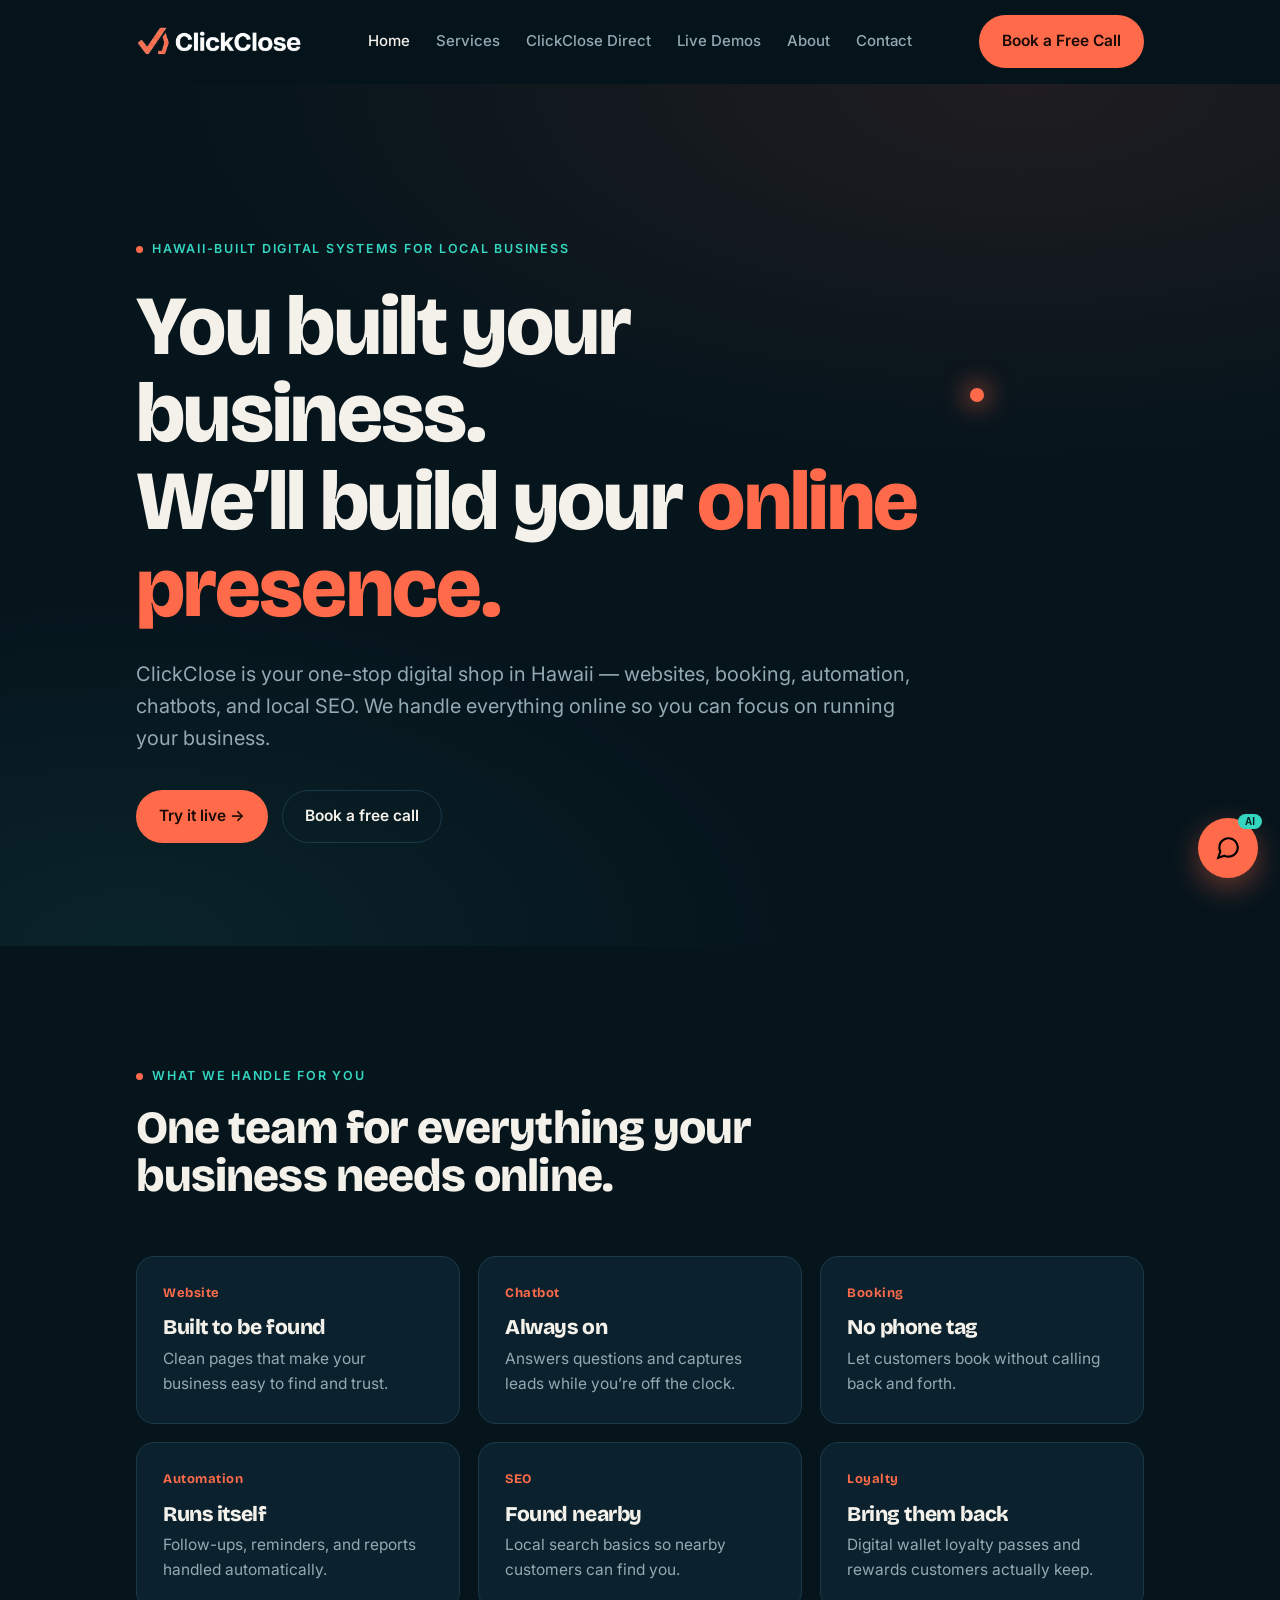
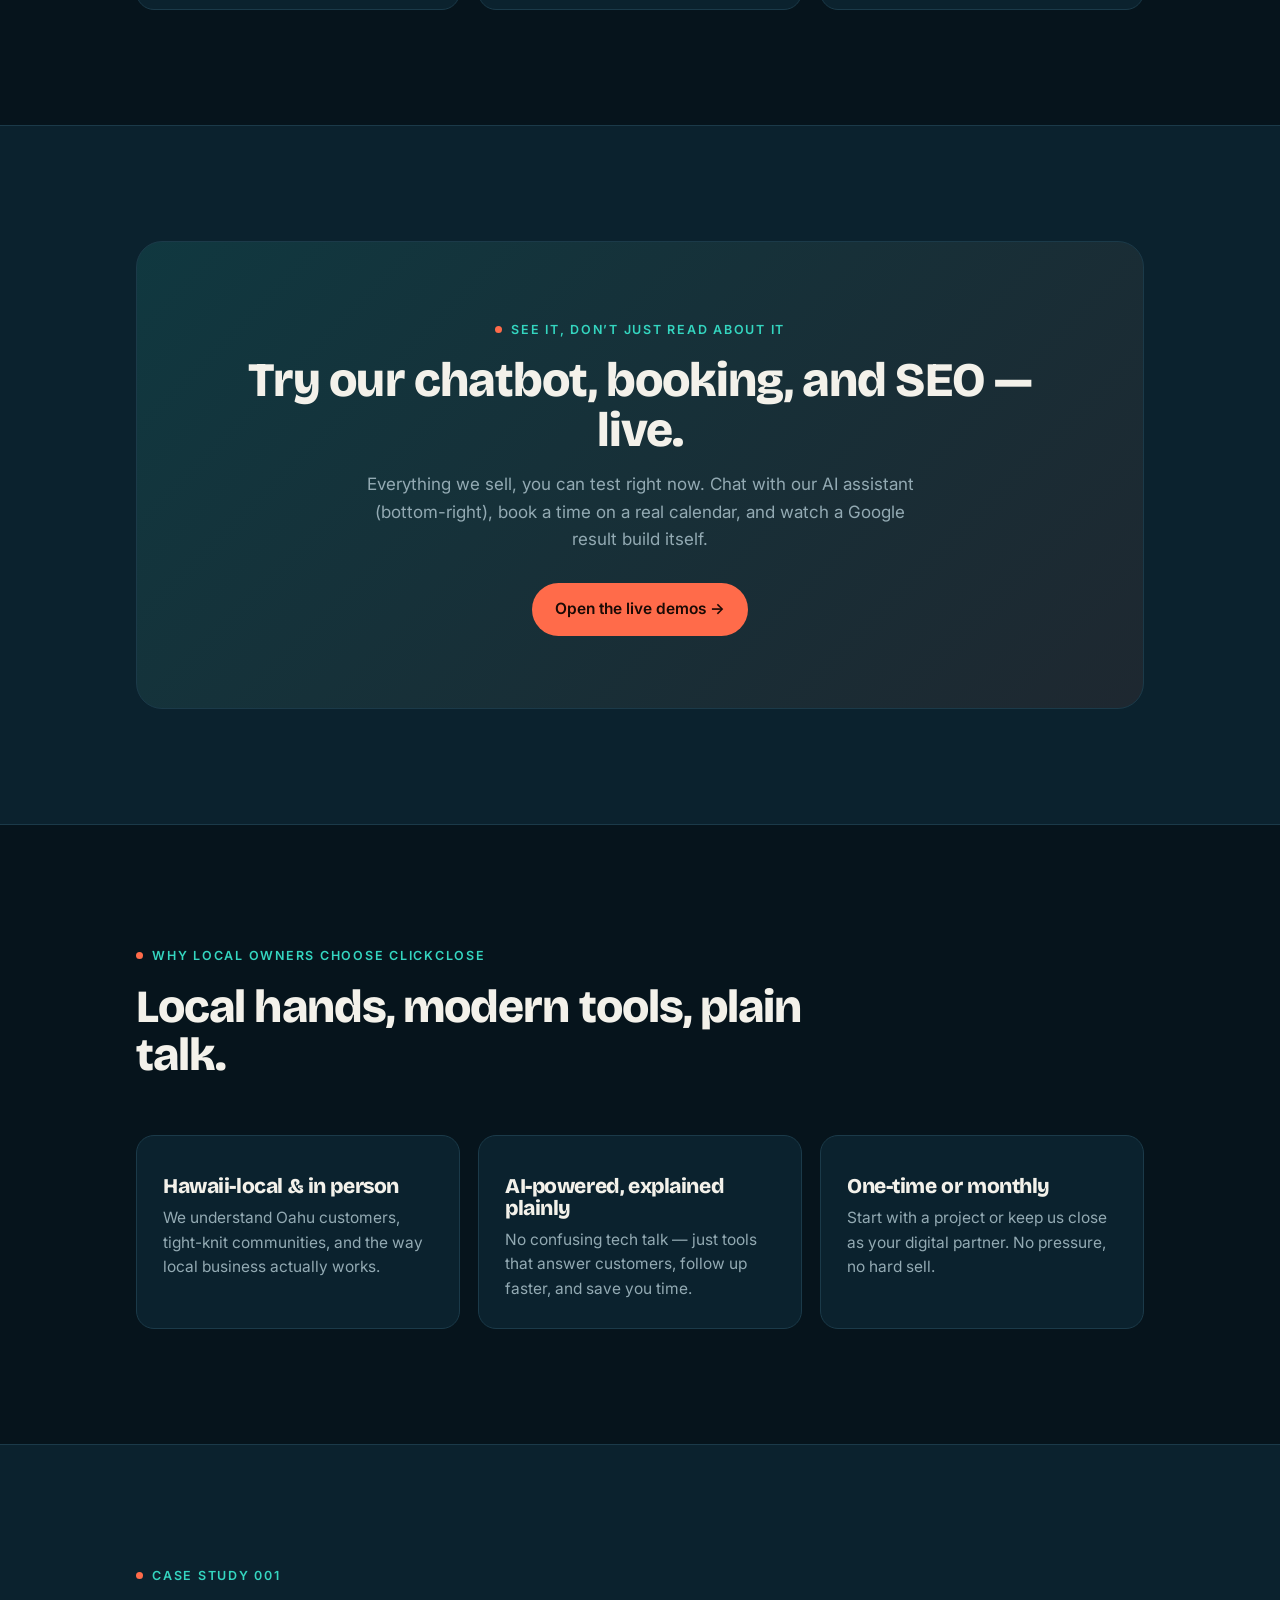
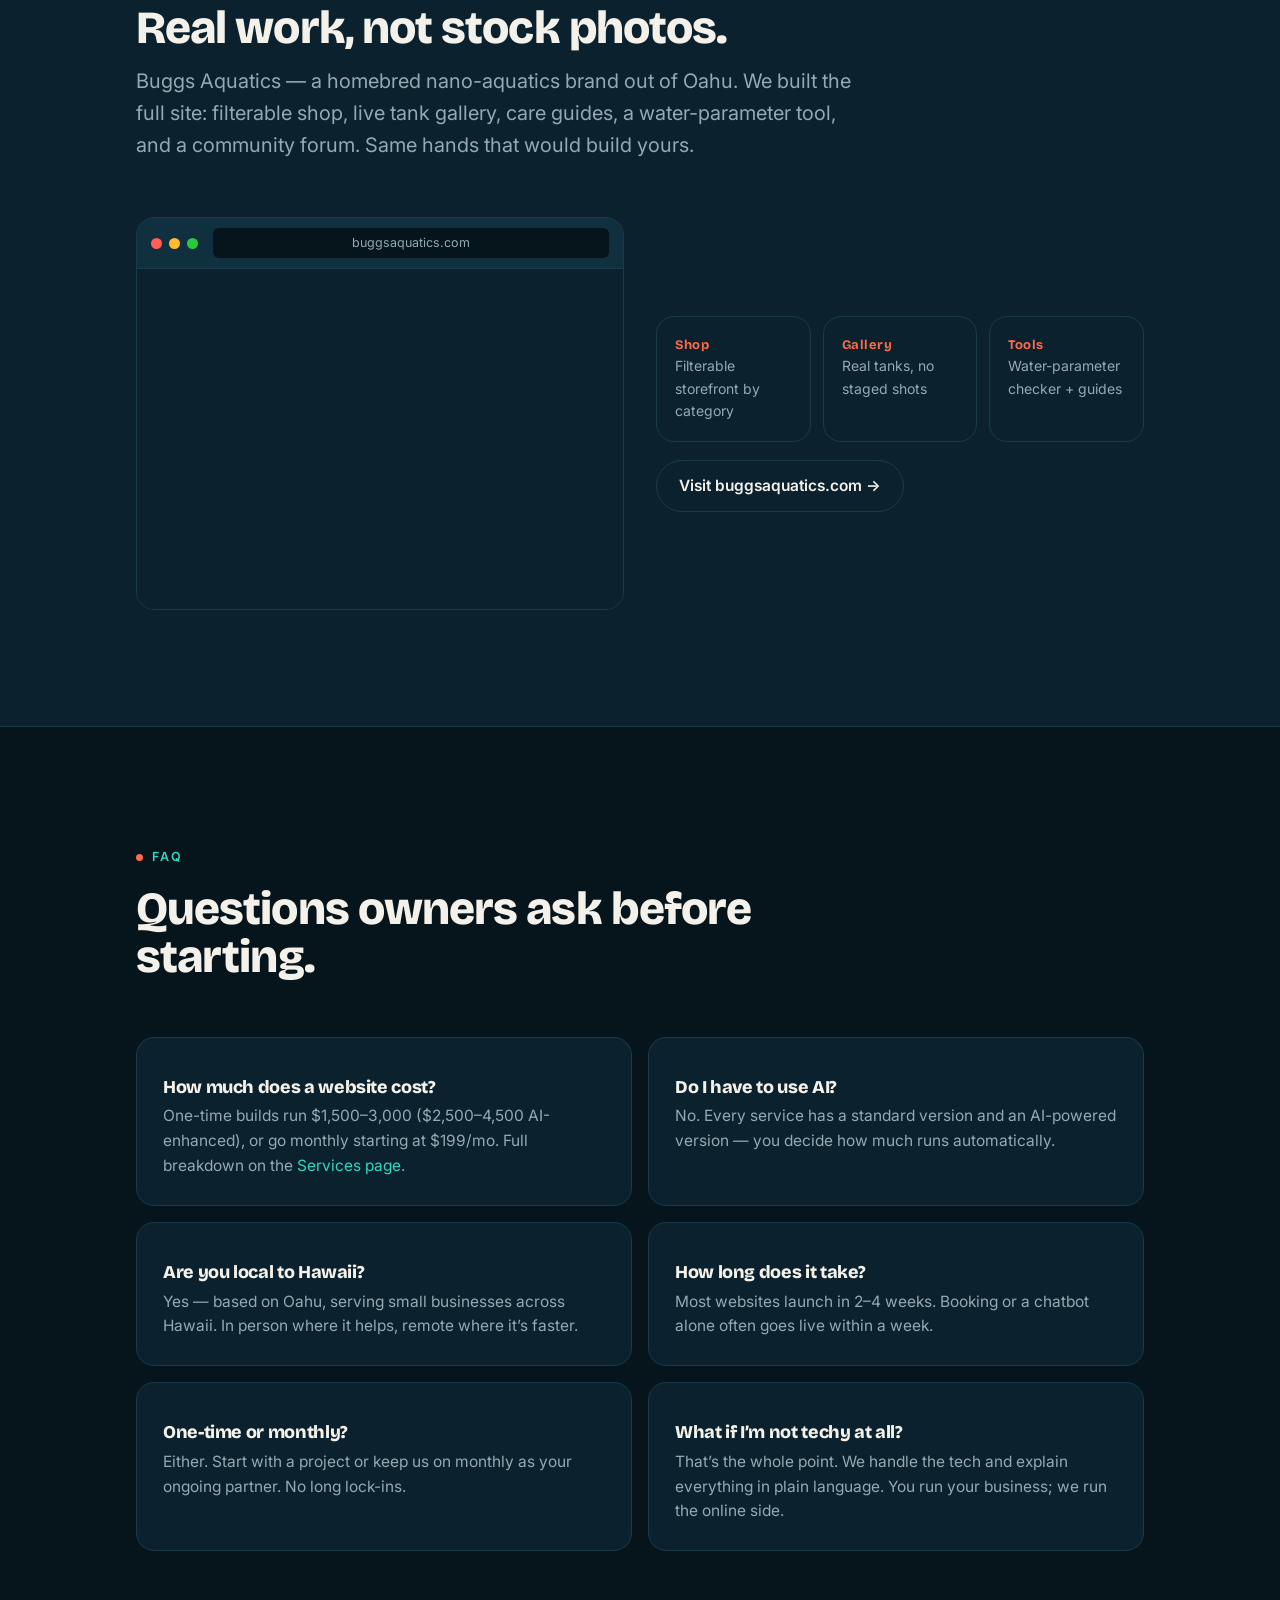
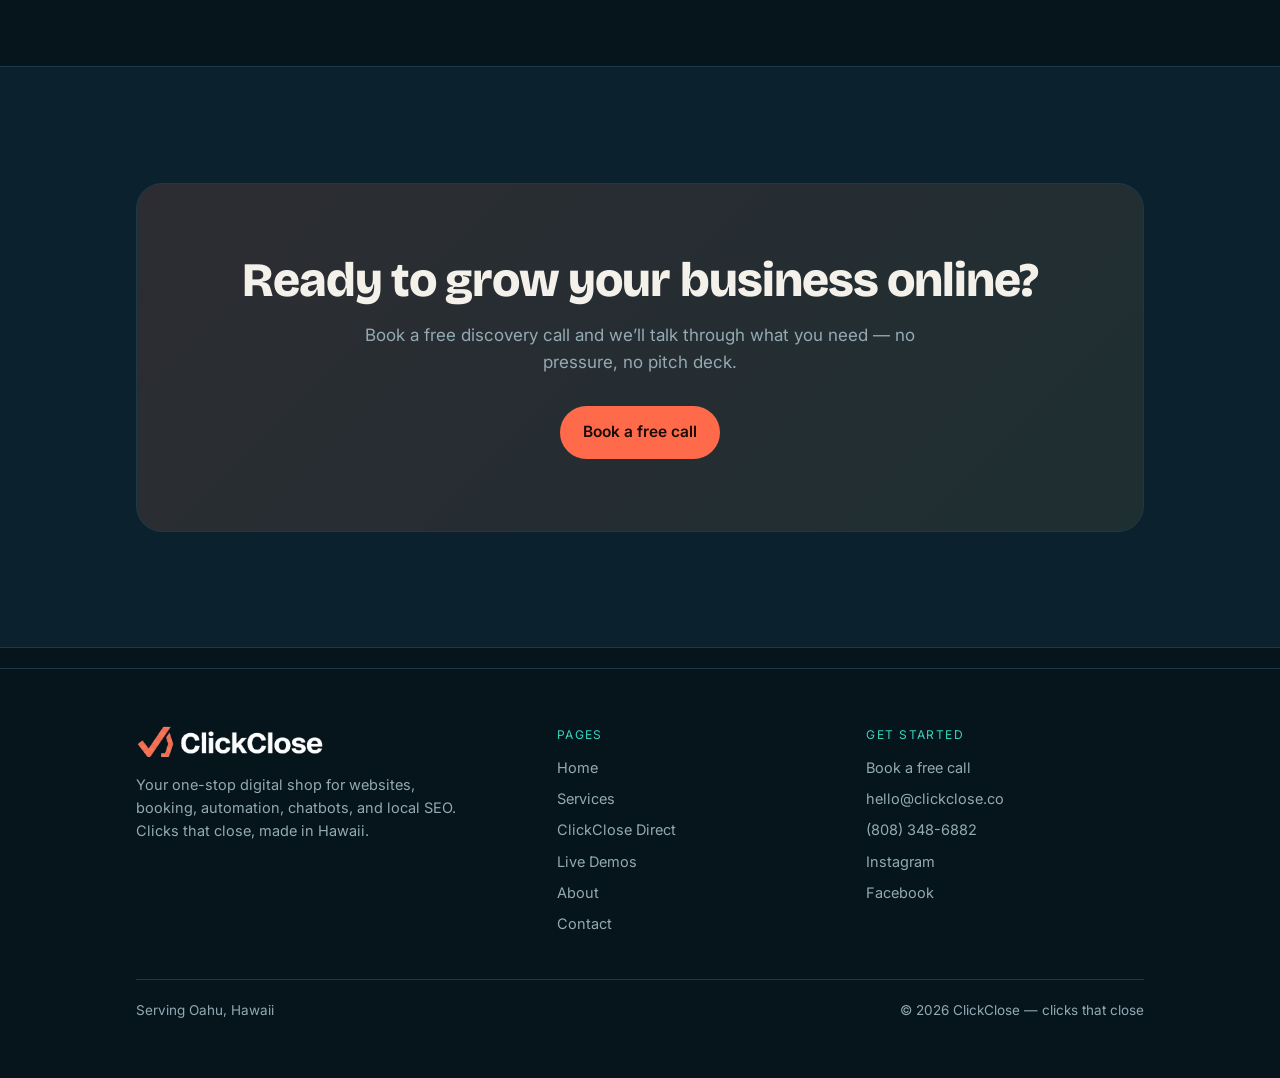
==== commit 45d6350d: "Add ClickClose Direct mailer page, outcomes messaging, real Oahu lead list" ====
--- a/index.html
+++ b/index.html
@@ -224,6 +224,22 @@
   .opt-grid{grid-template-columns:1fr}
 }
 @media(max-width:520px){.grid-5{grid-template-columns:1fr}.slots{grid-template-columns:repeat(2,1fr)}}
+/* ---- ClickClose Direct dashboard ---- */
+.stat-row{display:grid;grid-template-columns:repeat(3,1fr);gap:18px}
+.stat-box{background:var(--ink-2);border:1px solid var(--line);border-radius:16px;padding:24px;text-align:center}
+.stat-box .big{font-family:var(--display);font-weight:800;font-size:clamp(28px,4vw,40px);color:var(--gold)}
+.stat-box .lbl{color:var(--mist);font-size:13.5px;margin-top:6px}
+.stat-box.pending .big{color:var(--teal);font-size:20px}
+.spot-grid{display:grid;grid-template-columns:repeat(4,1fr);gap:12px}
+.spot{border-radius:14px;padding:16px 14px;text-align:center;border:1px solid var(--line);min-height:78px;display:flex;flex-direction:column;justify-content:center}
+.spot.open{background:var(--ink-2);border-style:dashed;border-color:#2a5060}
+.spot.open .cat{color:var(--mist);font-size:13px}
+.spot.open .status{color:var(--teal);font-weight:700;font-size:12px;margin-top:4px;letter-spacing:.04em;text-transform:uppercase}
+.spot.filled{background:linear-gradient(180deg,rgba(255,107,74,.10),var(--ink-2));border-color:var(--coral)}
+.spot.filled .cat{color:var(--cloud);font-weight:700;font-size:13.5px}
+.spot.filled .status{color:var(--coral);font-size:11.5px;margin-top:4px;text-transform:uppercase;letter-spacing:.04em}
+@media(max-width:900px){.spot-grid{grid-template-columns:repeat(2,1fr)}.stat-row{grid-template-columns:1fr}}
+@media(max-width:520px){.spot-grid{grid-template-columns:1fr}}
 a:focus-visible,.btn:focus-visible,input:focus-visible,textarea:focus-visible,button:focus-visible{outline:2px solid var(--teal);outline-offset:3px}
 @media(prefers-reduced-motion:reduce){
   *{animation:none!important;transition:none!important;scroll-behavior:auto}
@@ -240,6 +256,7 @@
     <div class="nav-links">
       <a href="index.html" aria-current="page">Home</a>
       <a href="services.html">Services</a>
+      <a href="direct.html">ClickClose Direct</a>
       <a href="demos.html">Live Demos</a>
       <a href="about.html">About</a>
       <a href="contact.html">Contact</a>
@@ -252,7 +269,7 @@
     </div>
   </div>
   <div class="mobile-menu" id="mobileMenu">
-    <a href="index.html">Home</a><a href="services.html">Services</a><a href="demos.html">Live Demos</a><a href="about.html">About</a><a href="contact.html">Contact</a>
+    <a href="index.html">Home</a><a href="services.html">Services</a><a href="direct.html">ClickClose Direct</a><a href="demos.html">Live Demos</a><a href="about.html">About</a><a href="contact.html">Contact</a>
     <a class="btn btn-primary" href="contact.html#book-real">Book a Free Call</a>
   </div>
 </nav>
@@ -339,7 +356,7 @@
     <div><img class="footer-logo" src="logo.png" alt="ClickClose" />
       <p>Your one-stop digital shop for websites, booking, automation, chatbots, and local SEO. Clicks that close, made in Hawaii.</p></div>
     <div><div class="col-label">Pages</div>
-      <a href="index.html">Home</a><a href="services.html">Services</a><a href="demos.html">Live Demos</a><a href="about.html">About</a><a href="contact.html">Contact</a></div>
+      <a href="index.html">Home</a><a href="services.html">Services</a><a href="direct.html">ClickClose Direct</a><a href="demos.html">Live Demos</a><a href="about.html">About</a><a href="contact.html">Contact</a></div>
     <div><div class="col-label">Get started</div>
       <a href="contact.html#book-real">Book a free call</a>
       <a href="mailto:hello@clickclose.co">hello@clickclose.co</a>
